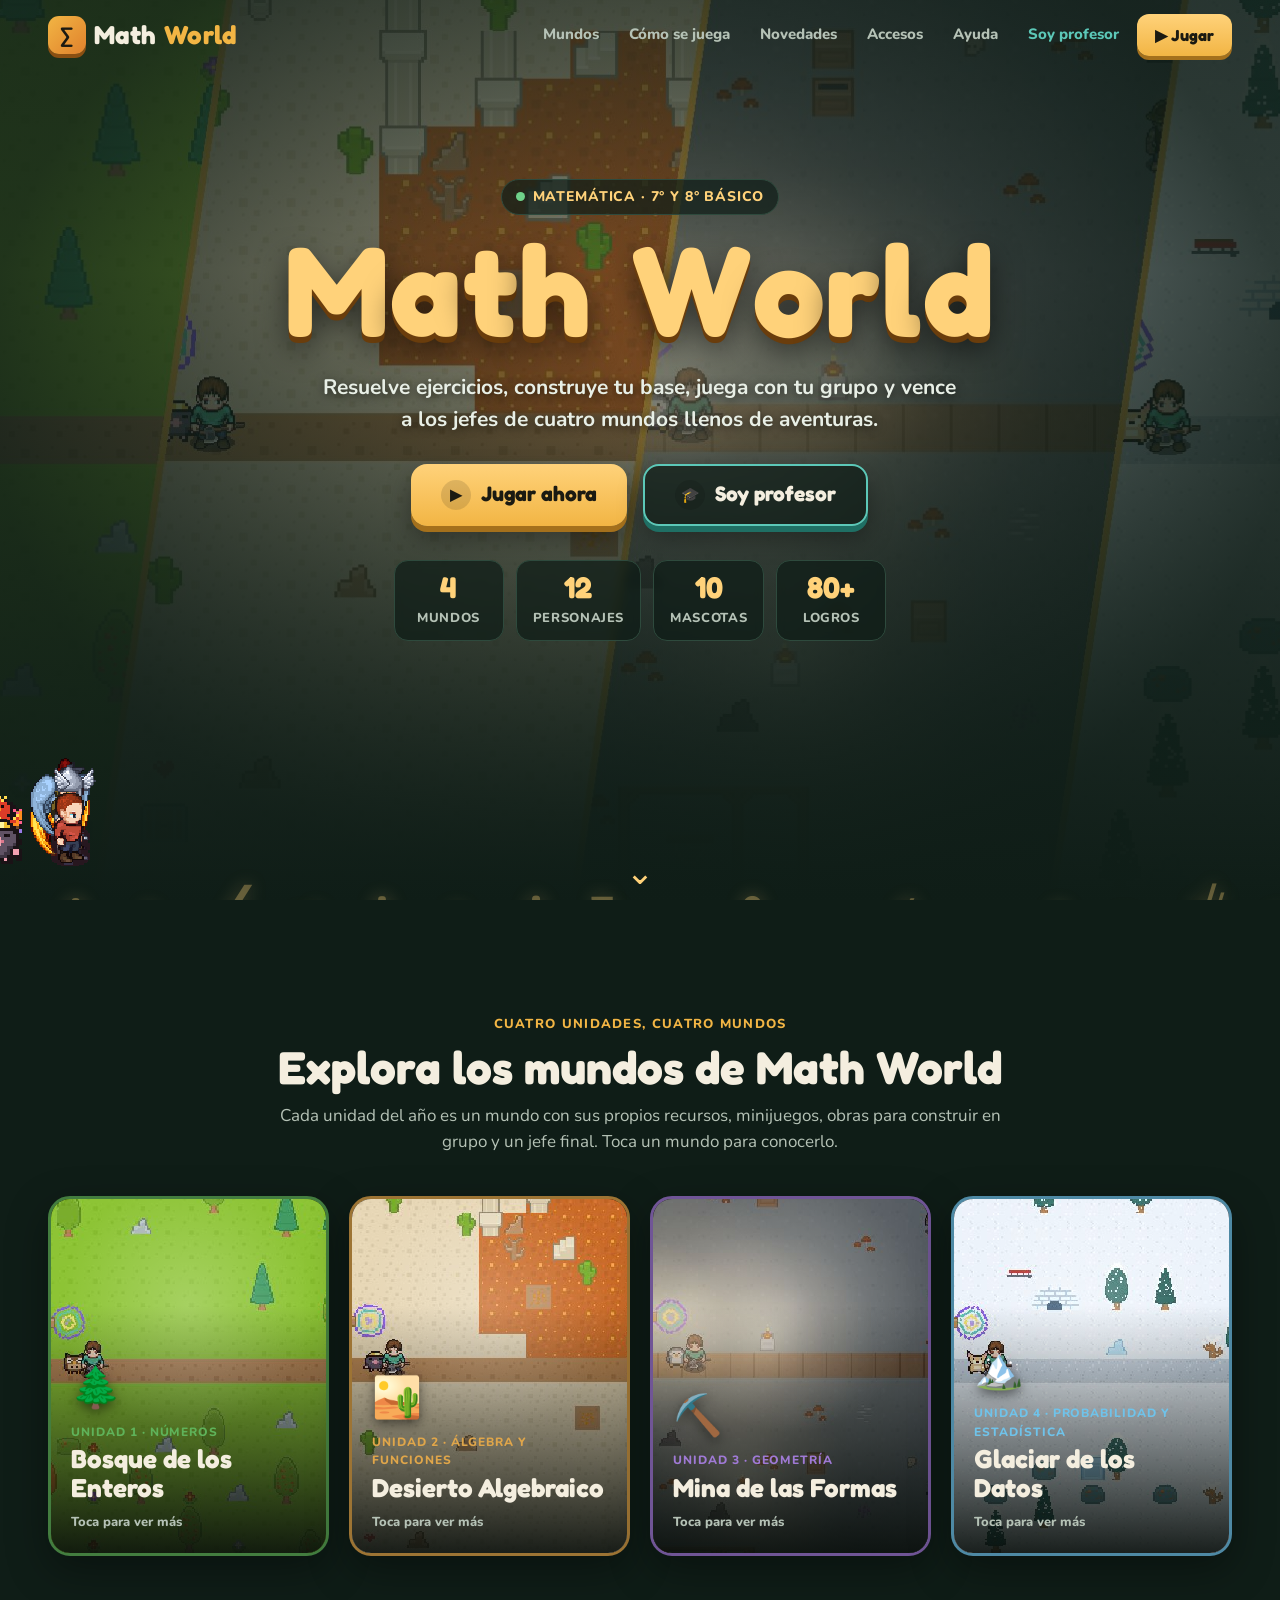
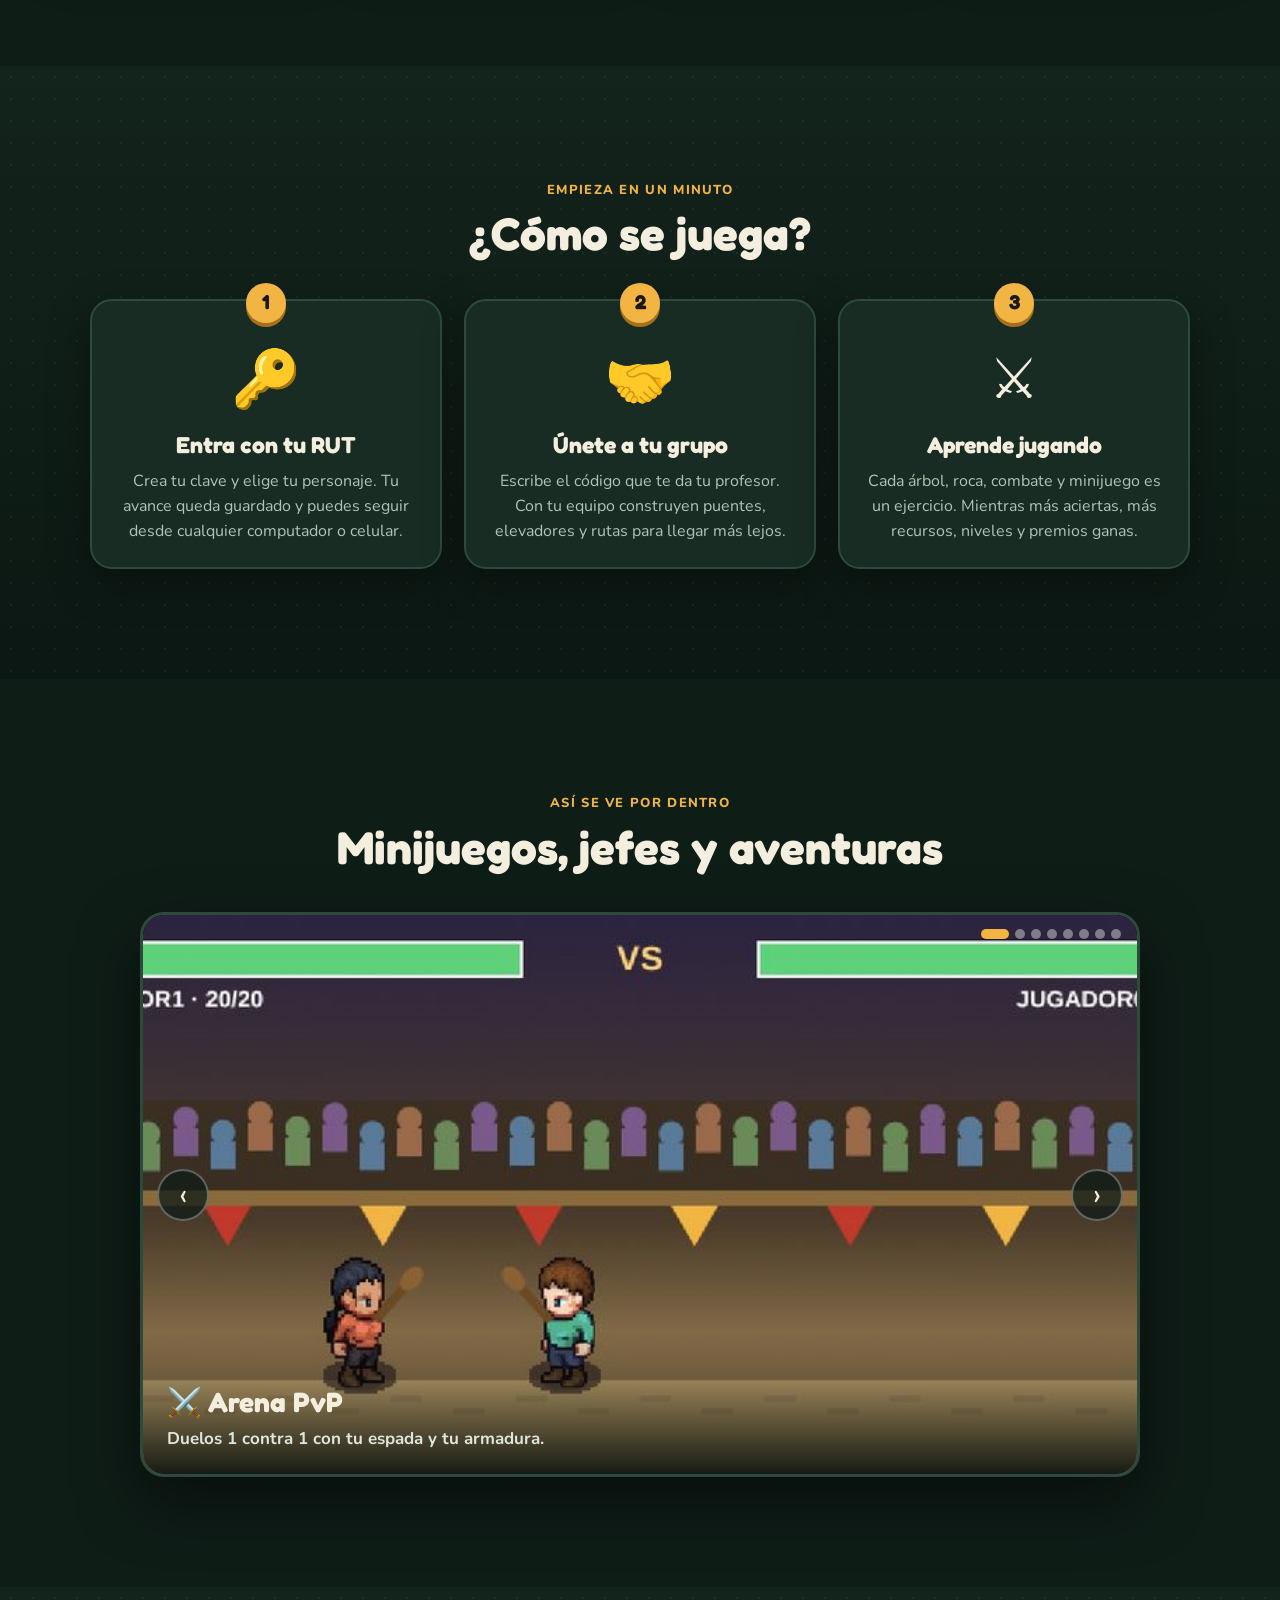
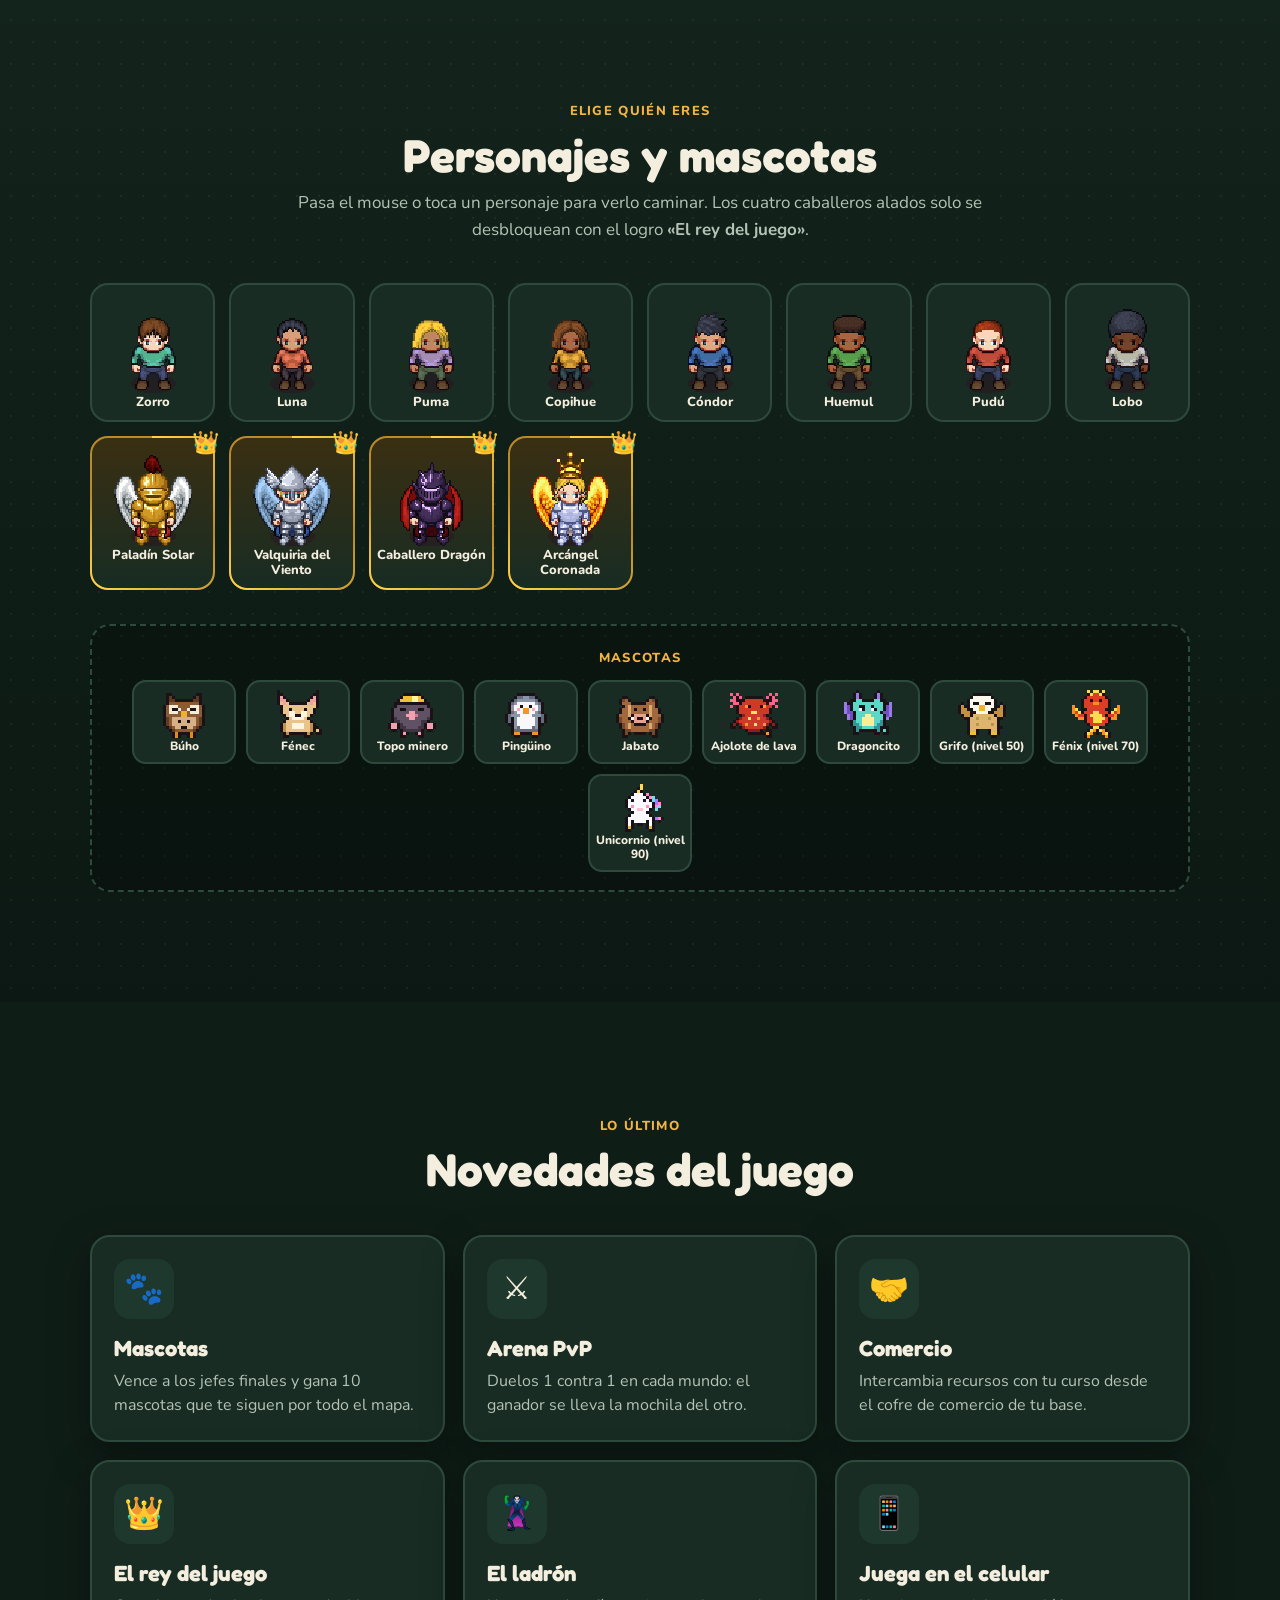
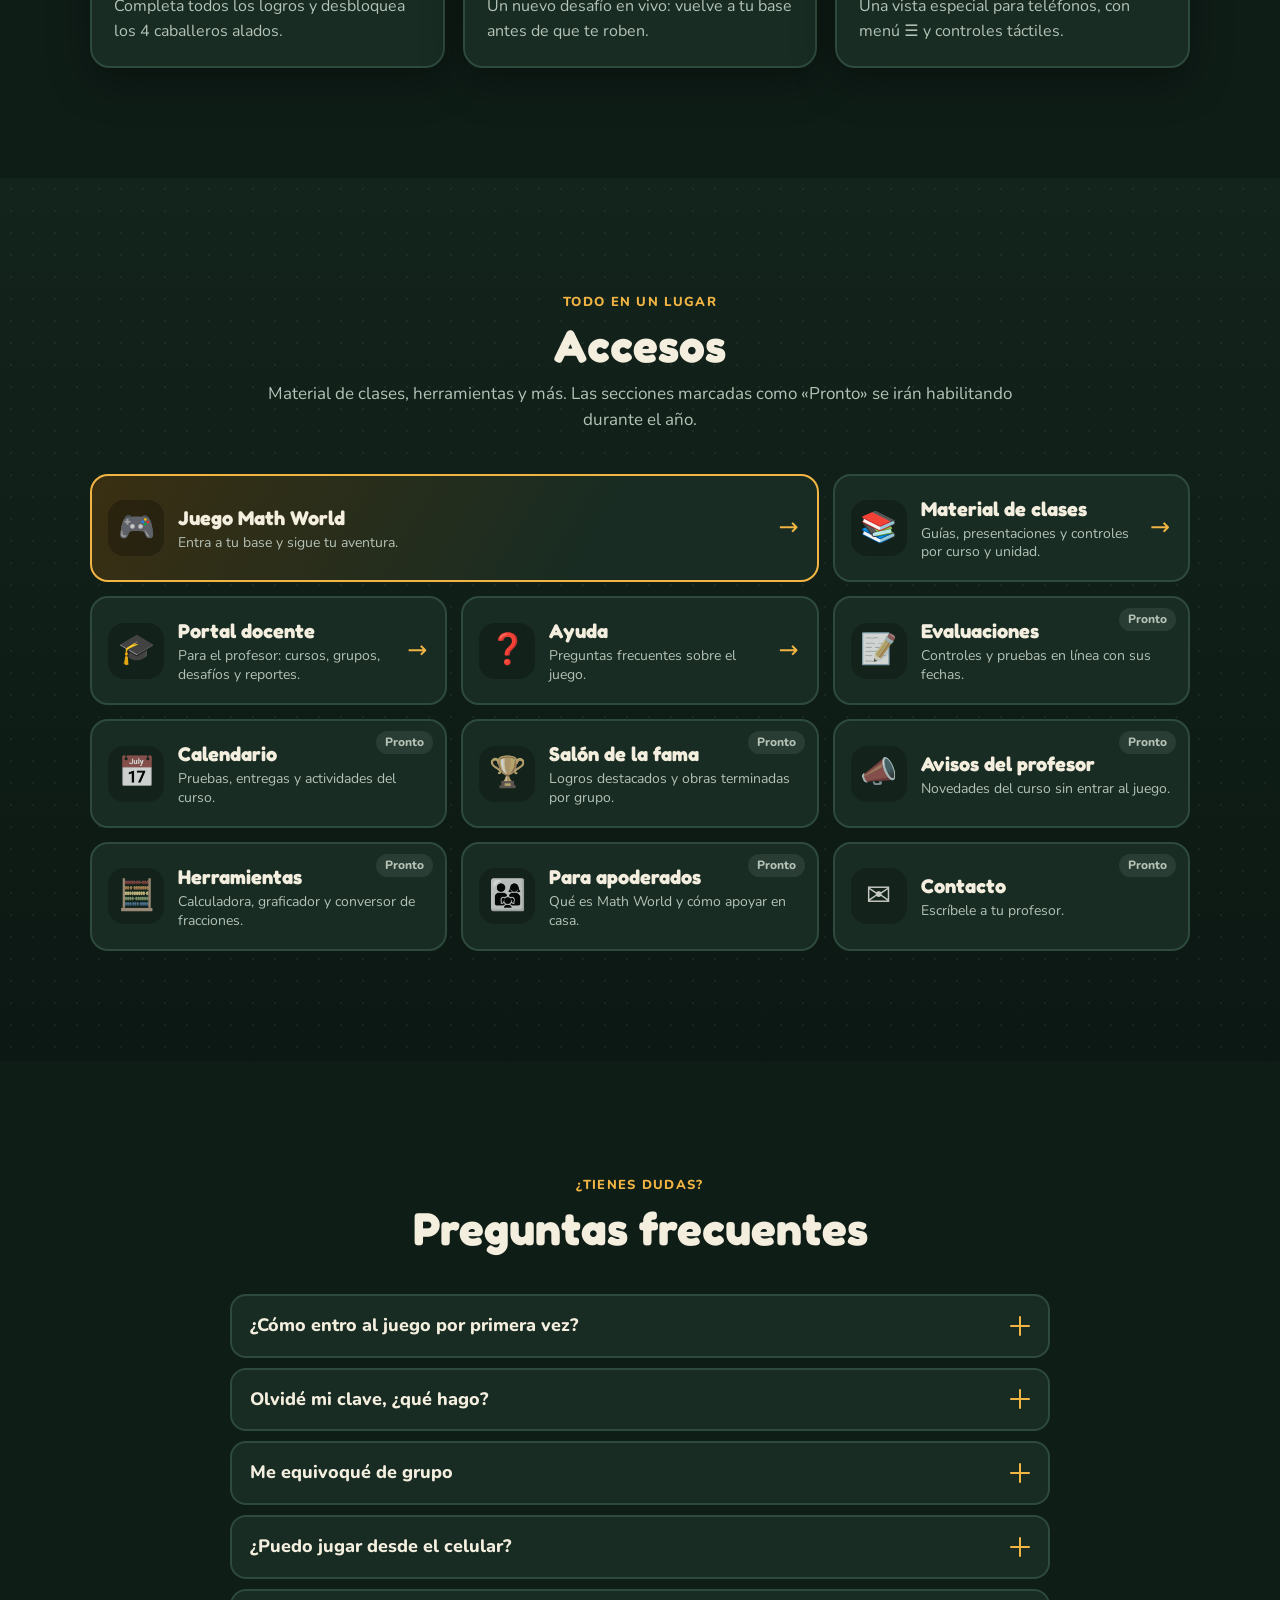
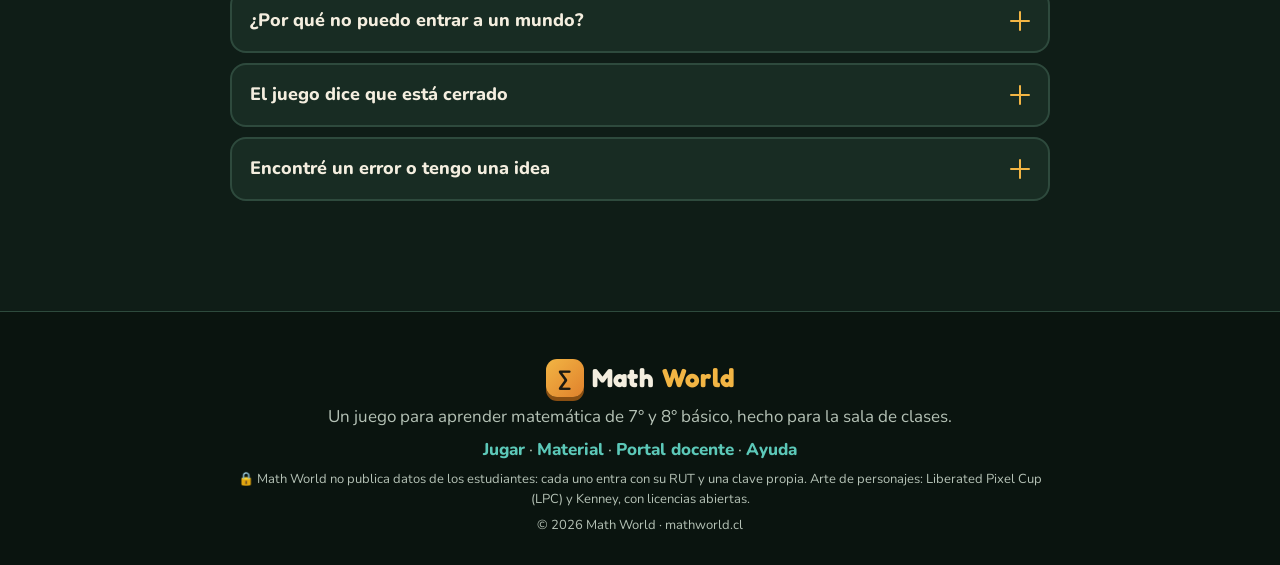
==== index.html @ 13822ef4 "Nueva página principal interactiva: portada animada del juego, mundos, cómo se juega, galería, perso" ====
<!doctype html>
<html lang="es">
<head>
  <meta charset="utf-8">
  <meta name="viewport" content="width=device-width, initial-scale=1">
  <title>Math World · El juego de matemática de 7° y 8° básico</title>
  <meta name="description" content="Math World: un mundo de aventuras para aprender matemática de 7° y 8° básico. Construye tu base, juega con tu grupo y vence a los jefes resolviendo ejercicios.">
  <meta name="theme-color" content="#0f1d17">
  <link rel="preconnect" href="https://fonts.googleapis.com">
  <link href="https://fonts.googleapis.com/css2?family=Fredoka:wght@500;600;700&family=Nunito:wght@400;600;700;800&display=swap" rel="stylesheet">
  <link rel="stylesheet" href="styles.css">
</head>
<body>
  <nav class="nav" id="nav">
    <a class="logo" href="#/" aria-label="Math World, inicio"><span class="logo-ico">∑</span>Math<span>World</span></a>
    <button type="button" class="nav-burger" id="nav-burger" aria-label="Abrir menú" aria-expanded="false"><i></i><i></i><i></i></button>
    <div class="nav-links" id="nav-links">
      <a class="nav-link" href="#mundos">Mundos</a>
      <a class="nav-link" href="#como">Cómo se juega</a>
      <a class="nav-link" href="#novedades">Novedades</a>
      <a class="nav-link" href="#accesos">Accesos</a>
      <a class="nav-link" href="#ayuda">Ayuda</a>
      <a class="nav-link nav-prof" href="juego/#docente">Soy profesor</a>
      <a class="btn btn-chico btn-brillo" href="juego/">▶ Jugar</a>
    </div>
  </nav>

  <div id="landing">
    <!-- ================= PORTADA ================= -->
    <header class="hero" id="hero">
      <div class="hero-fondo" id="hero-fondo" aria-hidden="true"></div>
      <div class="hero-velo" aria-hidden="true"></div>
      <div class="simbolos" id="simbolos" aria-hidden="true"></div>
      <div class="hero-body">
        <p class="kicker"><span class="punto-vivo"></span> Matemática · 7° y 8° básico</p>
        <h1 class="titulo-juego" aria-label="Math World">
          <span class="letras" id="letras">Math World</span>
        </h1>
        <p class="lead">Resuelve ejercicios, construye tu base, juega con tu grupo y vence a los jefes de cuatro mundos llenos de aventuras.</p>
        <div class="cta">
          <a class="btn btn-grande btn-brillo" href="juego/"><span class="btn-ico">▶</span> Jugar ahora</a>
          <a class="btn btn-grande btn-sec" href="juego/#docente"><span class="btn-ico">🎓</span> Soy profesor</a>
        </div>
        <div class="contadores" aria-label="El juego en números">
          <div><b data-contar="4">0</b><span>mundos</span></div>
          <div><b data-contar="12">0</b><span>personajes</span></div>
          <div><b data-contar="10">0</b><span>mascotas</span></div>
          <div><b data-contar="80" data-mas>0</b><span>logros</span></div>
        </div>
      </div>
      <div class="desfile" id="desfile" aria-hidden="true"></div>
      <a class="bajar" href="#mundos" aria-label="Ver más">⌄</a>
    </header>

    <!-- ================= MUNDOS ================= -->
    <section class="seccion" id="mundos">
      <div class="cab-sec aparece">
        <span class="etq">Cuatro unidades, cuatro mundos</span>
        <h2>Explora los mundos de Math World</h2>
        <p>Cada unidad del año es un mundo con sus propios recursos, minijuegos, obras para construir en grupo y un jefe final. Toca un mundo para conocerlo.</p>
      </div>
      <div class="mundos" id="lista-mundos"></div>
    </section>

    <!-- ================= CÓMO SE JUEGA ================= -->
    <section class="seccion seccion-oscura" id="como">
      <div class="cab-sec aparece">
        <span class="etq">Empieza en un minuto</span>
        <h2>¿Cómo se juega?</h2>
      </div>
      <div class="pasos">
        <div class="paso aparece"><span class="paso-num">1</span><span class="paso-ico flota">🔑</span><h3>Entra con tu RUT</h3><p>Crea tu clave y elige tu personaje. Tu avance queda guardado y puedes seguir desde cualquier computador o celular.</p></div>
        <div class="paso aparece"><span class="paso-num">2</span><span class="paso-ico flota d1">🤝</span><h3>Únete a tu grupo</h3><p>Escribe el código que te da tu profesor. Con tu equipo construyen puentes, elevadores y rutas para llegar más lejos.</p></div>
        <div class="paso aparece"><span class="paso-num">3</span><span class="paso-ico flota d2">⚔️</span><h3>Aprende jugando</h3><p>Cada árbol, roca, combate y minijuego es un ejercicio. Mientras más aciertas, más recursos, niveles y premios ganas.</p></div>
      </div>
    </section>

    <!-- ================= GALERÍA ================= -->
    <section class="seccion" id="galeria">
      <div class="cab-sec aparece">
        <span class="etq">Así se ve por dentro</span>
        <h2>Minijuegos, jefes y aventuras</h2>
      </div>
      <div class="carrusel aparece" id="carrusel" tabindex="0" aria-roledescription="carrusel" aria-label="Imágenes del juego">
        <div class="pista" id="pista"></div>
        <button type="button" class="car-btn izq" id="car-izq" aria-label="Anterior">‹</button>
        <button type="button" class="car-btn der" id="car-der" aria-label="Siguiente">›</button>
        <div class="car-puntos" id="car-puntos"></div>
      </div>
    </section>

    <!-- ================= PERSONAJES ================= -->
    <section class="seccion seccion-oscura" id="personajes">
      <div class="cab-sec aparece">
        <span class="etq">Elige quién eres</span>
        <h2>Personajes y mascotas</h2>
        <p>Pasa el mouse o toca un personaje para verlo caminar. Los cuatro caballeros alados solo se desbloquean con el logro <b>«El rey del juego»</b>.</p>
      </div>
      <div class="elenco" id="elenco"></div>
      <div class="corral aparece" id="corral"></div>
    </section>

    <!-- ================= NOVEDADES ================= -->
    <section class="seccion" id="novedades">
      <div class="cab-sec aparece">
        <span class="etq">Lo último</span>
        <h2>Novedades del juego</h2>
      </div>
      <div class="novedades" id="lista-novedades"></div>
    </section>

    <!-- ================= ACCESOS ================= -->
    <section class="seccion seccion-oscura" id="accesos">
      <div class="cab-sec aparece">
        <span class="etq">Todo en un lugar</span>
        <h2>Accesos</h2>
        <p>Material de clases, herramientas y más. Las secciones marcadas como «Pronto» se irán habilitando durante el año.</p>
      </div>
      <div class="accesos" id="lista-accesos"></div>
    </section>

    <!-- ================= AYUDA ================= -->
    <section class="seccion" id="ayuda">
      <div class="cab-sec aparece">
        <span class="etq">¿Tienes dudas?</span>
        <h2>Preguntas frecuentes</h2>
      </div>
      <div class="faq" id="faq"></div>
    </section>
  </div>

  <!-- ================= MATERIAL (curso / unidad) ================= -->
  <main id="app" class="wrap material" aria-live="polite" hidden></main>

  <footer class="footer">
    <div class="pie">
      <a class="logo" href="#/"><span class="logo-ico">∑</span>Math<span>World</span></a>
      <p>Un juego para aprender matemática de 7° y 8° básico, hecho para la sala de clases.</p>
      <p class="pie-links"><a href="juego/">Jugar</a> · <a href="#/material">Material</a> · <a href="juego/#docente">Portal docente</a> · <a href="#ayuda">Ayuda</a></p>
      <p class="nota-pie">🔒 Math World no publica datos de los estudiantes: cada uno entra con su RUT y una clave propia. Arte de personajes: Liberated Pixel Cup (LPC) y Kenney, con licencias abiertas.</p>
      <p class="nota-pie">© <span id="year"></span> Math World · mathworld.cl</p>
    </div>
  </footer>

  <div class="toast-web" id="toast-web" role="status" aria-live="polite"></div>
  <script src="app.js"></script>
</body>
</html>
---- styles.css ----
:root {
  --bg: #0f1d17; --bg2: #13241c; --panel: #182c23; --panel2: #1f382d; --line: #2e4a3d;
  --text: #f4eedf; --muted: #b5c2b6; --amber: #f2b544; --amber2: #ffd27a; --teal: #5cc8b8; --coral: #ee7b61; --ok: #6fd18a;
  --radio: 18px; --sombra: 0 14px 40px rgba(0, 0, 0, .35);
}
* { box-sizing: border-box; }
html { scroll-behavior: smooth; scroll-padding-top: 72px; }
body { margin: 0; background: var(--bg); color: var(--text); font-family: "Nunito", system-ui, sans-serif; font-size: 17px; line-height: 1.55; overflow-x: hidden; }
a { color: inherit; }
img { max-width: 100%; display: block; }
h1, h2, h3, h4, .logo { font-family: "Fredoka", "Nunito", sans-serif; }
button { font: inherit; color: inherit; }
:focus-visible { outline: 3px solid var(--amber); outline-offset: 3px; }

/* ------------------------------------------------------------ navegación */
.nav { position: fixed; inset: 0 0 auto; z-index: 50; display: flex; align-items: center; justify-content: space-between; gap: 16px; padding: 14px clamp(16px, 4vw, 48px); transition: background .3s, padding .3s, box-shadow .3s; }
.nav.solida { background: rgba(15, 29, 23, .92); backdrop-filter: blur(10px); padding-top: 10px; padding-bottom: 10px; box-shadow: 0 6px 24px rgba(0,0,0,.35); }
.logo { display: inline-flex; align-items: center; gap: 8px; font-size: 26px; font-weight: 700; text-decoration: none; color: var(--text); letter-spacing: .01em; }
.logo span { color: var(--amber); }
.logo .logo-ico { display: grid; place-items: center; width: 38px; height: 38px; border-radius: 11px; background: linear-gradient(135deg, var(--amber), #e0812c); color: #1b1a12; font-size: 22px; box-shadow: 0 4px 0 #8a4f12; transition: transform .3s; }
.logo:hover .logo-ico { transform: rotate(-12deg) scale(1.08); }
.nav-links { display: flex; align-items: center; gap: 6px; }
.nav-link { position: relative; padding: 8px 12px; border-radius: 10px; text-decoration: none; font-weight: 800; font-size: 15px; color: var(--muted); transition: color .2s, background .2s; }
.nav-link::after { content: ""; position: absolute; left: 12px; right: 12px; bottom: 4px; height: 2px; border-radius: 2px; background: var(--amber); transform: scaleX(0); transition: transform .25s; }
.nav-link:hover { color: var(--text); background: rgba(255,255,255,.05); }
.nav-link:hover::after { transform: scaleX(1); }
.nav-prof { color: var(--teal); }
.nav-burger { display: none; width: 44px; height: 44px; border-radius: 12px; border: 2px solid var(--line); background: rgba(15,29,23,.8); flex-direction: column; justify-content: center; align-items: center; gap: 5px; cursor: pointer; }
.nav-burger i { display: block; width: 20px; height: 2px; border-radius: 2px; background: var(--text); transition: transform .25s, opacity .25s; }
.nav.abierta .nav-burger i:nth-child(1) { transform: translateY(7px) rotate(45deg); }
.nav.abierta .nav-burger i:nth-child(2) { opacity: 0; }
.nav.abierta .nav-burger i:nth-child(3) { transform: translateY(-7px) rotate(-45deg); }

/* ------------------------------------------------------------ botones */
.btn { position: relative; overflow: hidden; display: inline-flex; align-items: center; justify-content: center; gap: 10px; min-height: 52px; padding: 0 26px; border-radius: 16px; border: 0; background: linear-gradient(180deg, var(--amber2), var(--amber)); color: #1b1a12; font-family: "Fredoka", "Nunito", sans-serif; font-weight: 700; font-size: 19px; text-decoration: none; cursor: pointer; box-shadow: 0 6px 0 #a4701c, 0 12px 24px rgba(0,0,0,.35); transition: transform .15s, box-shadow .15s, filter .2s; }
.btn:hover { transform: translateY(-3px); box-shadow: 0 9px 0 #a4701c, 0 18px 30px rgba(0,0,0,.4); filter: brightness(1.05); }
.btn:active { transform: translateY(4px); box-shadow: 0 2px 0 #a4701c, 0 6px 12px rgba(0,0,0,.3); }
.btn-chico { min-height: 42px; padding: 0 18px; font-size: 16px; border-radius: 12px; box-shadow: 0 4px 0 #a4701c; }
.btn-grande { min-height: 62px; padding: 0 30px; font-size: 21px; }
.btn-sec { background: rgba(15, 29, 23, .7); color: var(--text); border: 2px solid var(--teal); box-shadow: 0 6px 0 #1f6f64, 0 12px 24px rgba(0,0,0,.35); backdrop-filter: blur(4px); }
.btn-sec:hover { box-shadow: 0 9px 0 #1f6f64, 0 18px 30px rgba(0,0,0,.4); }
.btn-ico { display: inline-grid; place-items: center; width: 30px; height: 30px; border-radius: 50%; background: rgba(0,0,0,.12); font-size: 15px; }
.btn-brillo::before { content: ""; position: absolute; top: 0; left: -60%; width: 40%; height: 100%; background: linear-gradient(100deg, transparent, rgba(255,255,255,.65), transparent); transform: skewX(-20deg); animation: brillo 3.2s ease-in-out infinite; }
@keyframes brillo { 0%, 60% { left: -60%; } 100% { left: 130%; } }
.onda { position: absolute; width: 10px; height: 10px; margin: -5px 0 0 -5px; border-radius: 50%; background: rgba(255,255,255,.55); pointer-events: none; animation: onda .65s ease-out forwards; }
@keyframes onda { to { transform: scale(40); opacity: 0; } }

/* ------------------------------------------------------------ portada */
.hero { position: relative; min-height: 100vh; min-height: 100svh; display: flex; align-items: center; justify-content: center; overflow: hidden; padding: 110px 20px 190px; isolation: isolate; }
.hero-fondo { position: absolute; inset: -30px; background: url("img/portada.jpg") center / cover no-repeat; transform: scale(1.12); transition: transform .6s ease-out; z-index: -3; animation: respira 22s ease-in-out infinite alternate; }
@keyframes respira { to { filter: saturate(1.25) hue-rotate(-6deg); } }
.hero-velo { position: absolute; inset: 0; z-index: -2; background: radial-gradient(ellipse at 50% 42%, rgba(15,29,23,.35), rgba(15,29,23,.86) 72%), linear-gradient(180deg, rgba(15,29,23,.2), rgba(15,29,23,0) 30%, var(--bg) 100%); }
.simbolos { position: absolute; inset: 0; z-index: -1; pointer-events: none; transition: transform .6s ease-out; }
.simbolos span { position: absolute; left: var(--x); bottom: -40px; font-family: "Fredoka", sans-serif; font-weight: 700; font-size: calc(var(--t) * 1.6); color: rgba(255, 210, 122, .32); text-shadow: 0 0 18px rgba(255, 210, 122, .25); animation: sube var(--d) linear infinite; }
@keyframes sube { 0% { transform: translateY(0) rotate(0); opacity: 0; } 10% { opacity: 1; } 90% { opacity: .9; } 100% { transform: translateY(-110vh) rotate(var(--r)); opacity: 0; } }
.hero-body { position: relative; max-width: 860px; text-align: center; }
.kicker { display: inline-flex; align-items: center; gap: 8px; margin: 0 0 10px; padding: 6px 14px; border-radius: 999px; background: rgba(15,29,23,.7); border: 1px solid var(--line); font-weight: 800; font-size: 14px; letter-spacing: .06em; text-transform: uppercase; color: var(--amber2); }
.punto-vivo { width: 9px; height: 9px; border-radius: 50%; background: var(--ok); box-shadow: 0 0 0 0 rgba(111,209,138,.7); animation: late 1.8s infinite; }
@keyframes late { 70% { box-shadow: 0 0 0 10px rgba(111,209,138,0); } 100% { box-shadow: 0 0 0 0 rgba(111,209,138,0); } }
.titulo-juego { margin: 0; font-size: clamp(56px, 12vw, 128px); line-height: 1; font-weight: 700; color: var(--amber2); text-shadow: 0 6px 0 #6a3d0c, 0 12px 30px rgba(0,0,0,.55); letter-spacing: .01em; }
.letras span { display: inline-block; animation: letra 3.6s ease-in-out infinite; animation-delay: calc(var(--i) * .12s); }
.letras .esp { width: .3em; }
@keyframes letra { 0%, 70%, 100% { transform: translateY(0); } 80% { transform: translateY(-14px) rotate(-4deg); color: #fff3c4; } 90% { transform: translateY(2px); } }
.lead { max-width: 640px; margin: 18px auto 28px; font-size: clamp(17px, 2.2vw, 21px); font-weight: 700; color: #e8efe6; text-shadow: 0 2px 10px rgba(0,0,0,.6); }
.cta { display: flex; justify-content: center; flex-wrap: wrap; gap: 16px; }
.contadores { display: flex; justify-content: center; flex-wrap: wrap; gap: 12px; margin-top: 34px; }
.contadores div { min-width: 110px; padding: 10px 16px; border-radius: 14px; background: rgba(15,29,23,.72); border: 1px solid var(--line); backdrop-filter: blur(4px); }
.contadores b { display: block; font-family: "Fredoka", sans-serif; font-size: 30px; line-height: 1.1; color: var(--amber2); }
.contadores span { font-size: 13px; font-weight: 800; color: var(--muted); text-transform: uppercase; letter-spacing: .05em; }
.desfile { position: absolute; left: 0; right: 0; bottom: 34px; height: 120px; pointer-events: none; }
.caminante { position: absolute; left: 0; bottom: var(--y); display: flex; align-items: flex-end; animation: cruza var(--d) linear infinite; animation-delay: var(--retraso); }
.caminante .masc { margin-left: -26px; margin-bottom: 2px; order: -1; }
@keyframes cruza { from { transform: translateX(-160px); } to { transform: translateX(calc(100vw + 40px)); } }
.bajar { position: absolute; left: 50%; bottom: 10px; transform: translateX(-50%); font-size: 34px; line-height: 1; text-decoration: none; color: var(--amber2); animation: rebota 1.8s ease-in-out infinite; }
@keyframes rebota { 50% { transform: translate(-50%, 8px); } }

/* sprites de personajes (hojas LPC 576×256 mostradas a 1,5×) y mascotas */
.sprite { display: block; width: 96px; height: 96px; background-repeat: no-repeat; background-size: 864px 384px; background-position: 0 var(--fy, -192px); image-rendering: pixelated; }
.sprite.camina { animation: caminar .85s steps(8) infinite; }
.desfile .sprite { --fy: -288px; }
@keyframes caminar { from { background-position: -96px var(--fy, -192px); } to { background-position: -864px var(--fy, -192px); } }
.masc { display: block; width: 48px; height: 48px; background: url("juego/assets/mascotas.png") 0 calc(var(--fila) * -48px) / 96px 480px no-repeat; image-rendering: pixelated; animation: masc .5s steps(2) infinite; }
@keyframes masc { to { background-position: -96px calc(var(--fila) * -48px); } }

/* ------------------------------------------------------------ secciones */
.seccion { position: relative; padding: clamp(64px, 9vw, 110px) clamp(16px, 4vw, 48px); }
.seccion-oscura { background: linear-gradient(180deg, var(--bg2), #0c1813); }
.seccion-oscura::before { content: ""; position: absolute; inset: 0; background-image: radial-gradient(rgba(255,255,255,.05) 1px, transparent 1px); background-size: 22px 22px; pointer-events: none; }
.cab-sec { max-width: 760px; margin: 0 auto 40px; text-align: center; }
.etq { display: inline-block; font-size: 13px; font-weight: 800; letter-spacing: .1em; text-transform: uppercase; color: var(--amber); }
.cab-sec h2 { margin: 6px 0 10px; font-size: clamp(30px, 5vw, 46px); line-height: 1.1; }
.cab-sec p { margin: 0; color: var(--muted); }
.aparece { opacity: 0; transform: translateY(34px) scale(.98); transition: opacity .7s ease, transform .7s cubic-bezier(.2,.8,.2,1); transition-delay: var(--retraso, 0ms); }
.aparece.visible { opacity: 1; transform: none; }

/* mundos */
.mundos { max-width: 1200px; margin: 0 auto; display: grid; grid-template-columns: repeat(auto-fit, minmax(250px, 1fr)); gap: 20px; }
.mundo { position: relative; height: 360px; padding: 0; border-radius: 22px; border: 3px solid color-mix(in srgb, var(--c) 70%, #000); overflow: hidden; cursor: pointer; background: #000; text-align: left; box-shadow: var(--sombra); transition: transform .25s ease, box-shadow .25s, border-color .25s; transform-style: preserve-3d; }
.mundo:hover { box-shadow: 0 22px 50px rgba(0,0,0,.5), 0 0 0 4px color-mix(in srgb, var(--c) 35%, transparent); border-color: var(--c); }
.mundo-img { position: absolute; inset: -8px; background-size: cover; background-position: center; image-rendering: pixelated; transition: transform 6s ease-out, filter .4s; }
.mundo:hover .mundo-img { transform: scale(1.18) translateY(-12px); }
.mundo-brillo { position: absolute; inset: 0; background: radial-gradient(circle at var(--mx, 50%) var(--my, 30%), rgba(255,255,255,.22), transparent 45%), linear-gradient(180deg, transparent 30%, rgba(8,14,11,.92)); pointer-events: none; }
.mundo-cara, .mundo-detalle { position: absolute; left: 0; right: 0; bottom: 0; padding: 20px; display: flex; flex-direction: column; gap: 4px; transition: transform .45s cubic-bezier(.2,.8,.2,1), opacity .35s; }
.mundo-ico { font-size: 40px; filter: drop-shadow(0 4px 6px rgba(0,0,0,.5)); animation: flotar 3s ease-in-out infinite; width: max-content; }
.mundo small { font-size: 12px; font-weight: 800; letter-spacing: .08em; text-transform: uppercase; color: var(--c); }
.mundo strong { font-family: "Fredoka", sans-serif; font-size: 26px; line-height: 1.1; }
.mundo-ver { margin-top: 6px; font-size: 13px; font-weight: 800; color: var(--muted); }
.mundo-detalle { top: 0; justify-content: flex-end; background: linear-gradient(180deg, rgba(8,14,11,.55), rgba(8,14,11,.96) 45%); transform: translateY(100%); opacity: 0; }
.mundo-detalle ul { margin: 8px 0; padding-left: 20px; font-size: 15px; }
.mundo-detalle li { margin: 3px 0; }
.mundo-jefe { font-size: 14px; font-weight: 800; color: var(--amber2); }
.mundo.abierto .mundo-detalle, .mundo:hover .mundo-detalle { transform: none; opacity: 1; }
.mundo.abierto .mundo-cara, .mundo:hover .mundo-cara { transform: translateY(30px); opacity: 0; }
@keyframes flotar { 50% { transform: translateY(-7px) rotate(-4deg); } }

/* pasos */
.pasos { position: relative; max-width: 1100px; margin: 0 auto; display: grid; grid-template-columns: repeat(auto-fit, minmax(260px, 1fr)); gap: 22px; }
.paso { position: relative; padding: 30px 24px 24px; border-radius: 22px; background: var(--panel); border: 2px solid var(--line); box-shadow: var(--sombra); text-align: center; transition: transform .25s, border-color .25s; }
.paso:hover { transform: translateY(-8px); border-color: var(--amber); }
.paso-num { position: absolute; top: -18px; left: 50%; transform: translateX(-50%); display: grid; place-items: center; width: 40px; height: 40px; border-radius: 50%; background: var(--amber); color: #1b1a12; font-family: "Fredoka", sans-serif; font-weight: 700; font-size: 20px; box-shadow: 0 4px 0 #a4701c; }
.paso-ico { display: inline-block; font-size: 56px; margin: 6px 0 4px; }
.flota { animation: flotar 3s ease-in-out infinite; }
.flota.d1 { animation-delay: -1s; } .flota.d2 { animation-delay: -2s; }
.paso h3 { margin: 0 0 6px; font-size: 23px; }
.paso p { margin: 0; color: var(--muted); font-size: 16px; }

/* carrusel */
.carrusel { position: relative; max-width: 1000px; margin: 0 auto; border-radius: 24px; overflow: hidden; border: 3px solid var(--line); box-shadow: 0 24px 60px rgba(0,0,0,.5); background: #000; touch-action: pan-y; user-select: none; }
.pista { display: flex; transition: transform .7s cubic-bezier(.7,0,.2,1); }
.diapo { position: relative; flex: 0 0 100%; margin: 0; aspect-ratio: 16 / 9; overflow: hidden; }
.diapo img { width: 100%; height: 100%; object-fit: cover; transform: scale(1.08); transition: transform 5s ease-out; pointer-events: none; }
.diapo.activa img { transform: scale(1); }
.diapo figcaption { position: absolute; left: 0; right: 0; bottom: 0; padding: 50px 24px 22px; display: flex; flex-direction: column; gap: 2px; background: linear-gradient(180deg, transparent, rgba(8,14,11,.92)); transform: translateY(20px); opacity: 0; transition: transform .6s .25s, opacity .6s .25s; }
.diapo.activa figcaption { transform: none; opacity: 1; }
.diapo b { font-family: "Fredoka", sans-serif; font-size: clamp(20px, 3vw, 28px); }
.diapo span { color: #dfe7dd; font-weight: 700; }
.car-btn { position: absolute; top: 50%; transform: translateY(-50%); width: 52px; height: 52px; border-radius: 50%; border: 2px solid rgba(255,255,255,.3); background: rgba(15,29,23,.75); font-size: 32px; line-height: 1; cursor: pointer; transition: background .2s, transform .2s; }
.car-btn:hover { background: var(--amber); color: #1b1a12; transform: translateY(-50%) scale(1.1); }
.car-btn.izq { left: 14px; } .car-btn.der { right: 14px; }
.car-puntos { position: absolute; top: 14px; right: 16px; display: flex; gap: 6px; }
.car-puntos button { width: 10px; height: 10px; padding: 0; border-radius: 999px; border: 0; background: rgba(255,255,255,.4); cursor: pointer; transition: width .3s, background .3s; }
.car-puntos button[aria-current="true"] { width: 28px; background: var(--amber); }

/* personajes y mascotas */
.elenco { position: relative; max-width: 1100px; margin: 0 auto; display: grid; grid-template-columns: repeat(auto-fill, minmax(118px, 1fr)); gap: 14px; }
.pj { position: relative; display: flex; flex-direction: column; align-items: center; gap: 2px; padding: 12px 6px 10px; border-radius: 18px; border: 2px solid var(--line); background: var(--panel); cursor: pointer; transition: transform .2s, border-color .2s, background .2s; }
.pj:hover { transform: translateY(-6px); border-color: var(--teal); background: var(--panel2); }
.pj small { font-weight: 800; font-size: 13px; text-align: center; line-height: 1.15; }
.pj.rey { border-color: #b98a2a; background: linear-gradient(180deg, #3a2f12, var(--panel)); }
.pj.rey::after { content: ""; position: absolute; inset: -2px; border-radius: 18px; padding: 2px; background: conic-gradient(from var(--ang, 0deg), #ffd24a, transparent 30%, #ffd24a 60%, transparent 80%); -webkit-mask: linear-gradient(#000 0 0) content-box, linear-gradient(#000 0 0); -webkit-mask-composite: xor; mask-composite: exclude; animation: gira-borde 4s linear infinite; pointer-events: none; }
@property --ang { syntax: "<angle>"; initial-value: 0deg; inherits: false; }
@keyframes gira-borde { to { --ang: 360deg; } }
.corona { position: absolute; top: -12px; right: -6px; font-size: 22px; animation: flotar 2.4s ease-in-out infinite; }
.salta { animation: salto .5s ease; }
@keyframes salto { 30% { transform: translateY(-18px) scale(1.05); } 60% { transform: translateY(0) scale(.97); } }
.corral { position: relative; max-width: 1100px; margin: 34px auto 0; padding: 18px; border-radius: 20px; background: rgba(0,0,0,.25); border: 2px dashed var(--line); text-align: center; }
.mascotas-fila { display: flex; flex-wrap: wrap; justify-content: center; gap: 10px; margin-top: 10px; }
.m-chip { display: flex; flex-direction: column; align-items: center; gap: 2px; width: 104px; padding: 8px 4px; border-radius: 14px; border: 2px solid var(--line); background: var(--panel); cursor: pointer; transition: transform .2s, border-color .2s; }
.m-chip:hover { transform: translateY(-5px) rotate(-3deg); border-color: var(--amber); }
.m-chip small { font-size: 12px; font-weight: 800; line-height: 1.15; }

/* novedades */
.novedades { max-width: 1100px; margin: 0 auto; display: grid; grid-template-columns: repeat(auto-fit, minmax(300px, 1fr)); gap: 18px; }
.novedad { padding: 22px; border-radius: 20px; background: var(--panel); border: 2px solid var(--line); box-shadow: var(--sombra); transition: transform .2s ease, border-color .2s; }
.novedad:hover { border-color: var(--amber); }
.nov-ico { display: inline-grid; place-items: center; width: 60px; height: 60px; border-radius: 16px; background: var(--panel2); font-size: 32px; transition: transform .3s; }
.novedad:hover .nov-ico { transform: scale(1.15) rotate(-8deg); }
.novedad h3 { margin: 12px 0 4px; font-size: 22px; }
.novedad p { margin: 0; color: var(--muted); font-size: 16px; }

/* accesos */
.accesos { position: relative; max-width: 1100px; margin: 0 auto; display: grid; grid-template-columns: repeat(auto-fill, minmax(300px, 1fr)); gap: 14px; }
.acceso { position: relative; overflow: hidden; display: flex; align-items: center; gap: 14px; padding: 18px 18px 18px 16px; border-radius: 18px; background: var(--panel); border: 2px solid var(--line); text-decoration: none; text-align: left; cursor: pointer; transition: transform .2s ease, border-color .2s, background .2s; }
.acceso:hover { border-color: var(--teal); background: var(--panel2); }
.acceso.destacado { grid-column: span 2; background: linear-gradient(120deg, #3a2f12, var(--panel) 70%); border-color: var(--amber); }
.acc-ico { display: grid; place-items: center; flex-shrink: 0; width: 56px; height: 56px; border-radius: 16px; background: rgba(0,0,0,.25); font-size: 30px; transition: transform .3s; }
.acceso:hover .acc-ico { transform: scale(1.12) rotate(6deg); }
.acc-txt { flex: 1; display: flex; flex-direction: column; min-width: 0; }
.acc-txt strong { font-family: "Fredoka", sans-serif; font-size: 20px; }
.acc-txt small { font-size: 14px; color: var(--muted); line-height: 1.35; }
.acc-flecha { font-size: 24px; color: var(--amber); transition: transform .2s; }
.acceso:hover .acc-flecha { transform: translateX(6px); }
.acc-pronto { position: absolute; top: 10px; right: 12px; padding: 2px 9px; border-radius: 999px; background: rgba(255,255,255,.08); font-size: 12px; font-weight: 800; color: var(--muted); }
.acceso.bloqueado .acc-ico { filter: grayscale(.6); opacity: .8; }
.sacude { animation: sacude .45s; }
@keyframes sacude { 20%, 60% { transform: translateX(-7px) rotate(-1deg); } 40%, 80% { transform: translateX(7px) rotate(1deg); } }

/* ayuda */
.faq { max-width: 820px; margin: 0 auto; display: flex; flex-direction: column; gap: 10px; }
.preg { border-radius: 16px; background: var(--panel); border: 2px solid var(--line); overflow: hidden; transition: border-color .2s; }
.preg[open] { border-color: var(--teal); }
.preg summary { display: flex; justify-content: space-between; align-items: center; gap: 12px; padding: 16px 18px; font-weight: 800; font-size: 18px; cursor: pointer; list-style: none; }
.preg summary::-webkit-details-marker { display: none; }
.preg summary:hover { background: var(--panel2); }
.mas { position: relative; width: 20px; height: 20px; flex-shrink: 0; }
.mas::before, .mas::after { content: ""; position: absolute; left: 0; top: 9px; width: 20px; height: 2px; border-radius: 2px; background: var(--amber); transition: transform .3s; }
.mas::after { transform: rotate(90deg); }
.preg[open] .mas::after { transform: rotate(0); }
.preg p { margin: 0; padding: 0 18px 18px; color: var(--muted); animation: abre .35s ease; }
@keyframes abre { from { opacity: 0; transform: translateY(-6px); } }

/* ------------------------------------------------------------ material de clases */
.wrap { max-width: 1100px; margin: 0 auto; padding: 0 20px; }
.material { padding-top: 110px; padding-bottom: 80px; min-height: 80vh; }
.crumbs { font-size: 14px; color: var(--muted); }
.crumbs a { color: var(--teal); }
.material h2 { font-size: clamp(30px, 5vw, 42px); margin: 6px 0 10px; }
.intro-mat { color: var(--muted); max-width: 680px; }
.cursos { display: grid; grid-template-columns: repeat(auto-fit, minmax(280px, 1fr)); gap: 16px; margin-top: 18px; }
.curso { display: flex; align-items: center; gap: 16px; padding: 20px; border-radius: 20px; background: var(--panel); border: 2px solid var(--line); text-decoration: none; transition: transform .2s, border-color .2s; }
.curso:hover { transform: translateY(-5px); border-color: var(--amber); }
.curso-num { display: grid; place-items: center; width: 62px; height: 62px; border-radius: 16px; background: var(--amber); color: #1b1a12; font-family: "Fredoka", sans-serif; font-size: 26px; font-weight: 700; }
.curso-txt { flex: 1; display: flex; flex-direction: column; }
.curso-txt strong { font-family: "Fredoka", sans-serif; font-size: 22px; }
.curso-txt span { color: var(--muted); font-size: 15px; }
.arrow { font-size: 26px; color: var(--amber); transition: transform .2s; }
.curso:hover .arrow { transform: translateX(6px); }
.unidades { display: grid; grid-template-columns: repeat(auto-fit, minmax(240px, 1fr)); gap: 16px; margin-top: 18px; }
.unidad { display: flex; flex-direction: column; gap: 6px; padding: 20px; border-radius: 20px; background: var(--panel); border: 2px solid var(--line); text-decoration: none; transition: transform .2s, border-color .2s; }
a.unidad:hover { transform: translateY(-5px); border-color: var(--teal); }
.unidad.bloqueada { opacity: .6; }
.u-num { font-size: 13px; font-weight: 800; letter-spacing: .08em; text-transform: uppercase; color: var(--c, var(--amber)); display: block; }
.unidad h3 { margin: 0; font-size: 22px; }
.unidad ul { margin: 4px 0; padding-left: 20px; font-size: 15px; color: var(--muted); }
.u-foot { margin-top: auto; font-weight: 800; color: var(--amber); }
.temas { color: var(--muted); }
.grupo h3 { font-size: 22px; margin: 26px 0 10px; }
.grid { display: grid; grid-template-columns: repeat(auto-fill, minmax(230px, 1fr)); gap: 14px; }
.card { display: flex; flex-direction: column; gap: 6px; padding: 18px; border-radius: 18px; background: var(--panel); border: 2px solid var(--line); }
.card h4 { margin: 0; font-size: 19px; }
.card p { margin: 0; color: var(--muted); font-size: 15px; flex: 1; }
.tag { align-self: flex-start; padding: 3px 10px; border-radius: 999px; font-size: 12px; font-weight: 800; background: var(--panel2); color: var(--teal); }
.dl { align-self: flex-start; margin-top: 6px; padding: 8px 14px; border-radius: 10px; background: var(--amber); color: #1b1a12; font-weight: 800; text-decoration: none; }
.empty { padding: 30px; text-align: center; color: var(--muted); border: 2px dashed var(--line); border-radius: 18px; }
.empty a { color: var(--amber); font-weight: 800; }

/* ------------------------------------------------------------ pie y aviso */
.footer { padding: 46px 20px 30px; background: #0a140f; border-top: 1px solid var(--line); text-align: center; }
.pie { max-width: 820px; margin: 0 auto; display: flex; flex-direction: column; align-items: center; gap: 6px; }
.pie p { margin: 0; color: var(--muted); }
.pie-links a { color: var(--teal); font-weight: 800; text-decoration: none; }
.nota-pie { font-size: 13px; }
.toast-web { position: fixed; left: 50%; bottom: 24px; z-index: 80; transform: translate(-50%, 30px); padding: 12px 18px; border-radius: 14px; background: var(--panel2); border: 2px solid var(--amber); font-weight: 800; box-shadow: var(--sombra); opacity: 0; pointer-events: none; transition: opacity .3s, transform .3s; max-width: calc(100vw - 32px); text-align: center; }
.toast-web.ver { opacity: 1; transform: translate(-50%, 0); }

/* ------------------------------------------------------------ celular */
@media (max-width: 860px) {
  .nav-burger { display: flex; }
  .nav-links { position: fixed; top: 64px; right: 12px; left: 12px; flex-direction: column; align-items: stretch; gap: 4px; padding: 12px; border-radius: 18px; background: #12221b; border: 2px solid var(--line); box-shadow: var(--sombra); transform: translateY(-12px); opacity: 0; pointer-events: none; transition: opacity .25s, transform .25s; }
  .nav.abierta .nav-links { transform: none; opacity: 1; pointer-events: auto; }
  .nav-link { padding: 12px 14px; font-size: 17px; }
  .nav-links .btn { margin-top: 6px; }
  .acceso.destacado { grid-column: auto; }
  .hero { padding-bottom: 170px; }
  .contadores { display: grid; grid-template-columns: repeat(4, 1fr); gap: 6px; }
  .contadores div { min-width: 0; padding: 8px 4px; }
  .contadores span { font-size: 10px; }
  .elenco { grid-template-columns: repeat(3, 1fr); gap: 10px; }
  .pj small { font-size: 12px; }
  .m-chip { width: 92px; }
  .contadores b { font-size: 24px; }
  .desfile { transform: scale(.8); transform-origin: bottom left; width: 125%; }
  .mundo { height: 320px; }
  .car-btn { width: 42px; height: 42px; font-size: 26px; }
  .diapo { aspect-ratio: 4 / 3; }
}

@media (prefers-reduced-motion: reduce) {
  *, *::before, *::after { animation: none !important; transition: none !important; }
  .aparece { opacity: 1; transform: none; }
}
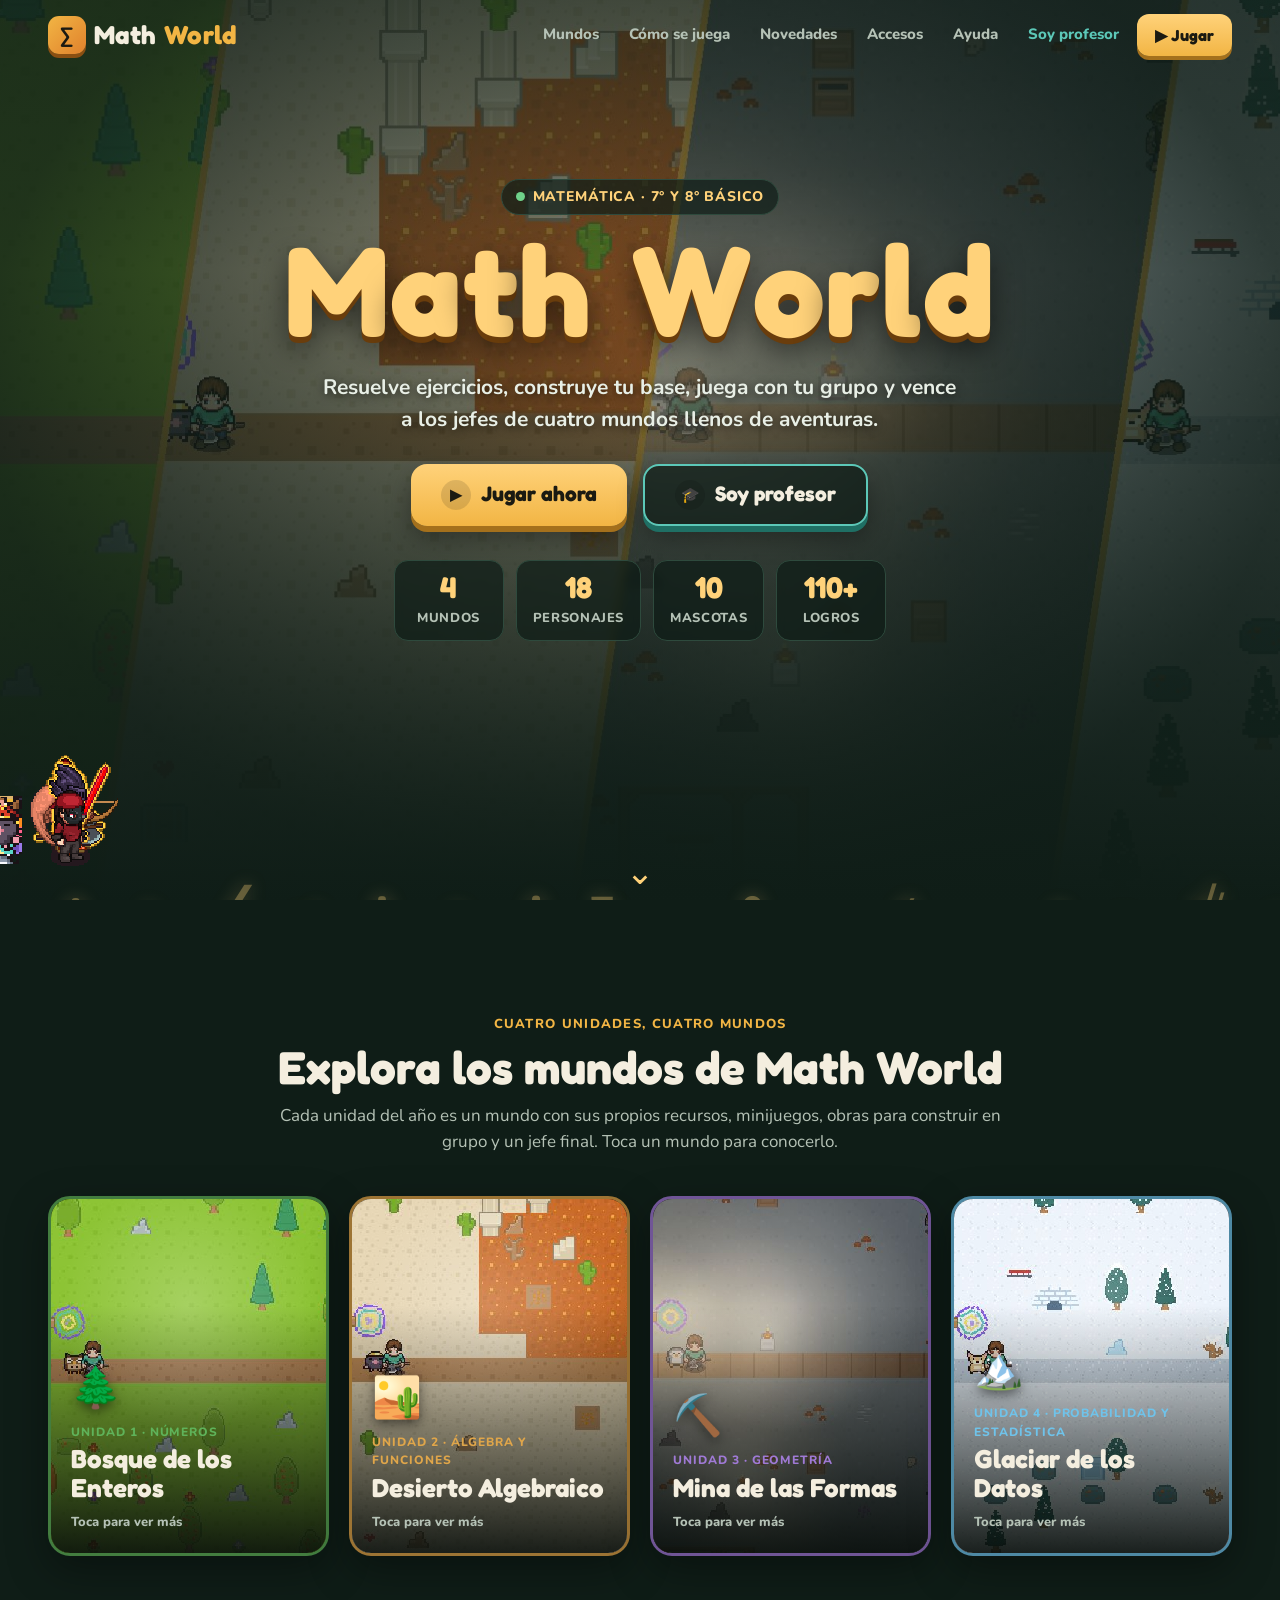
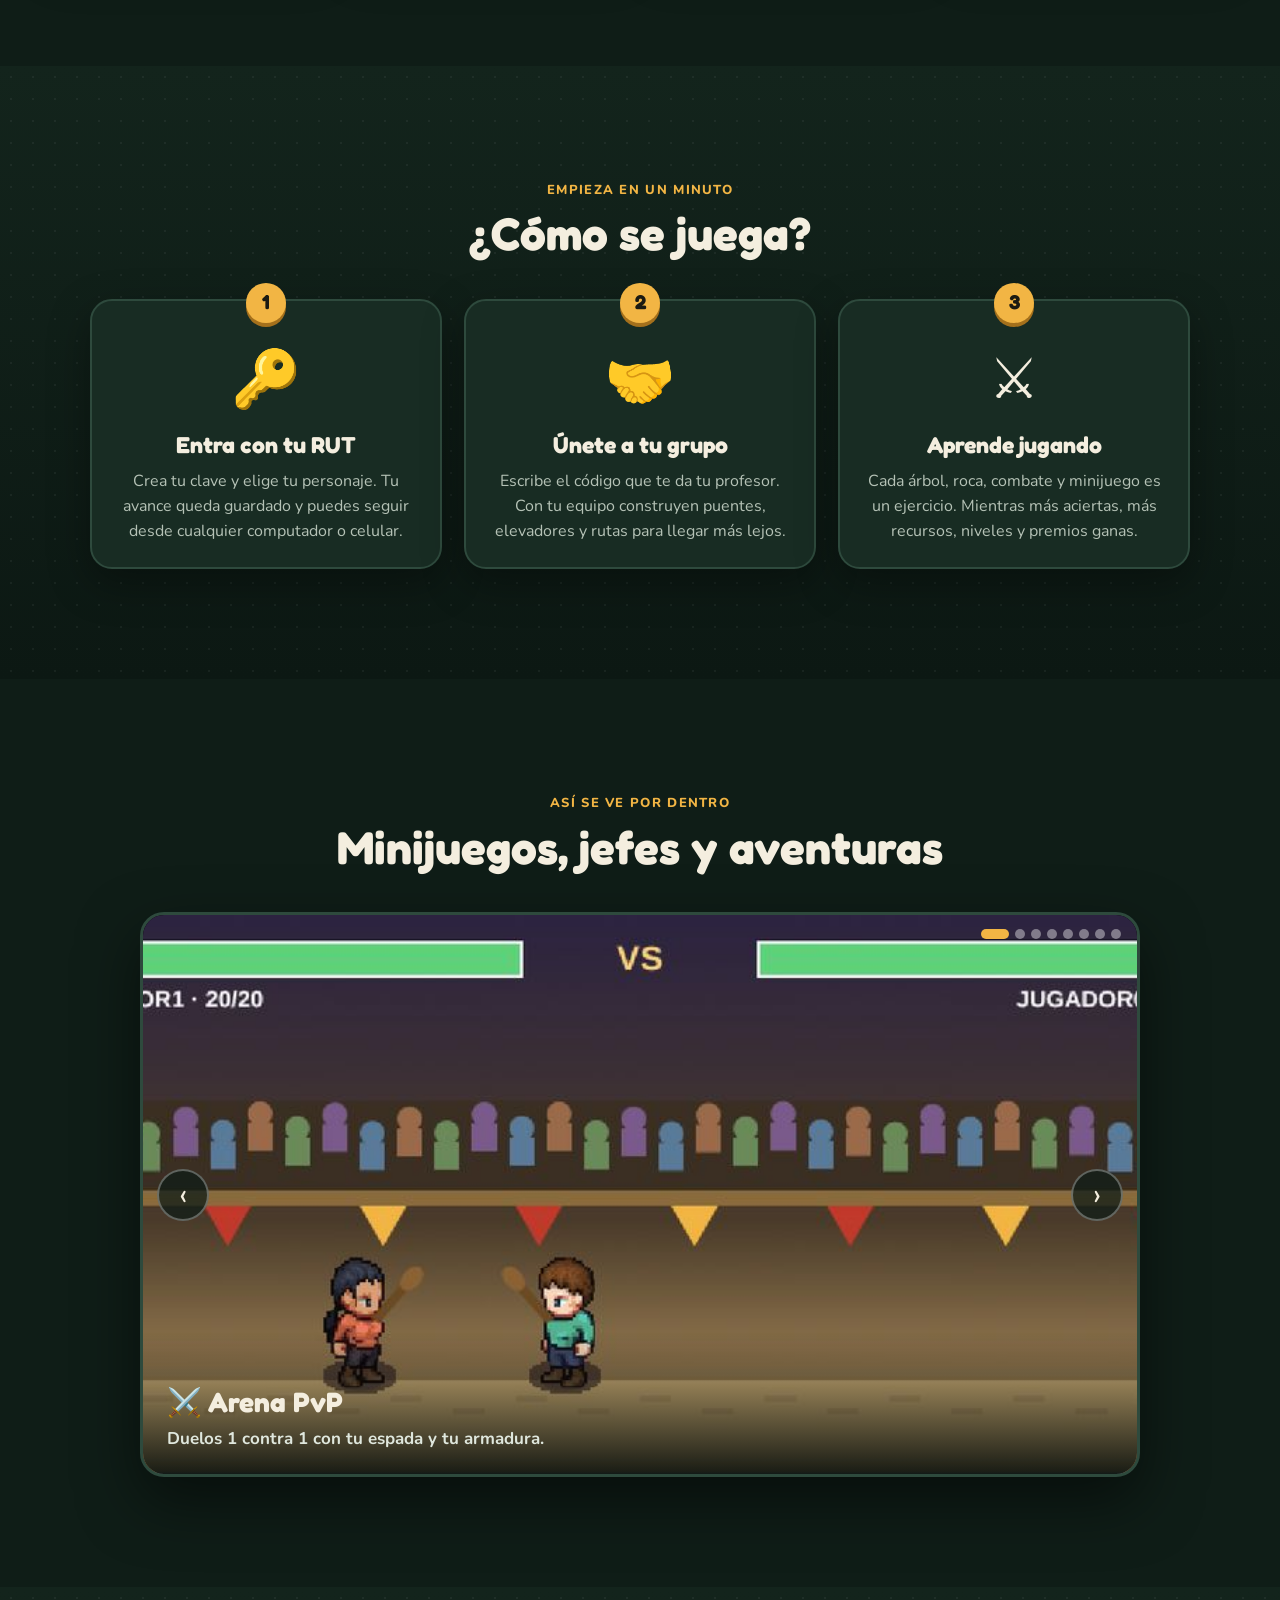
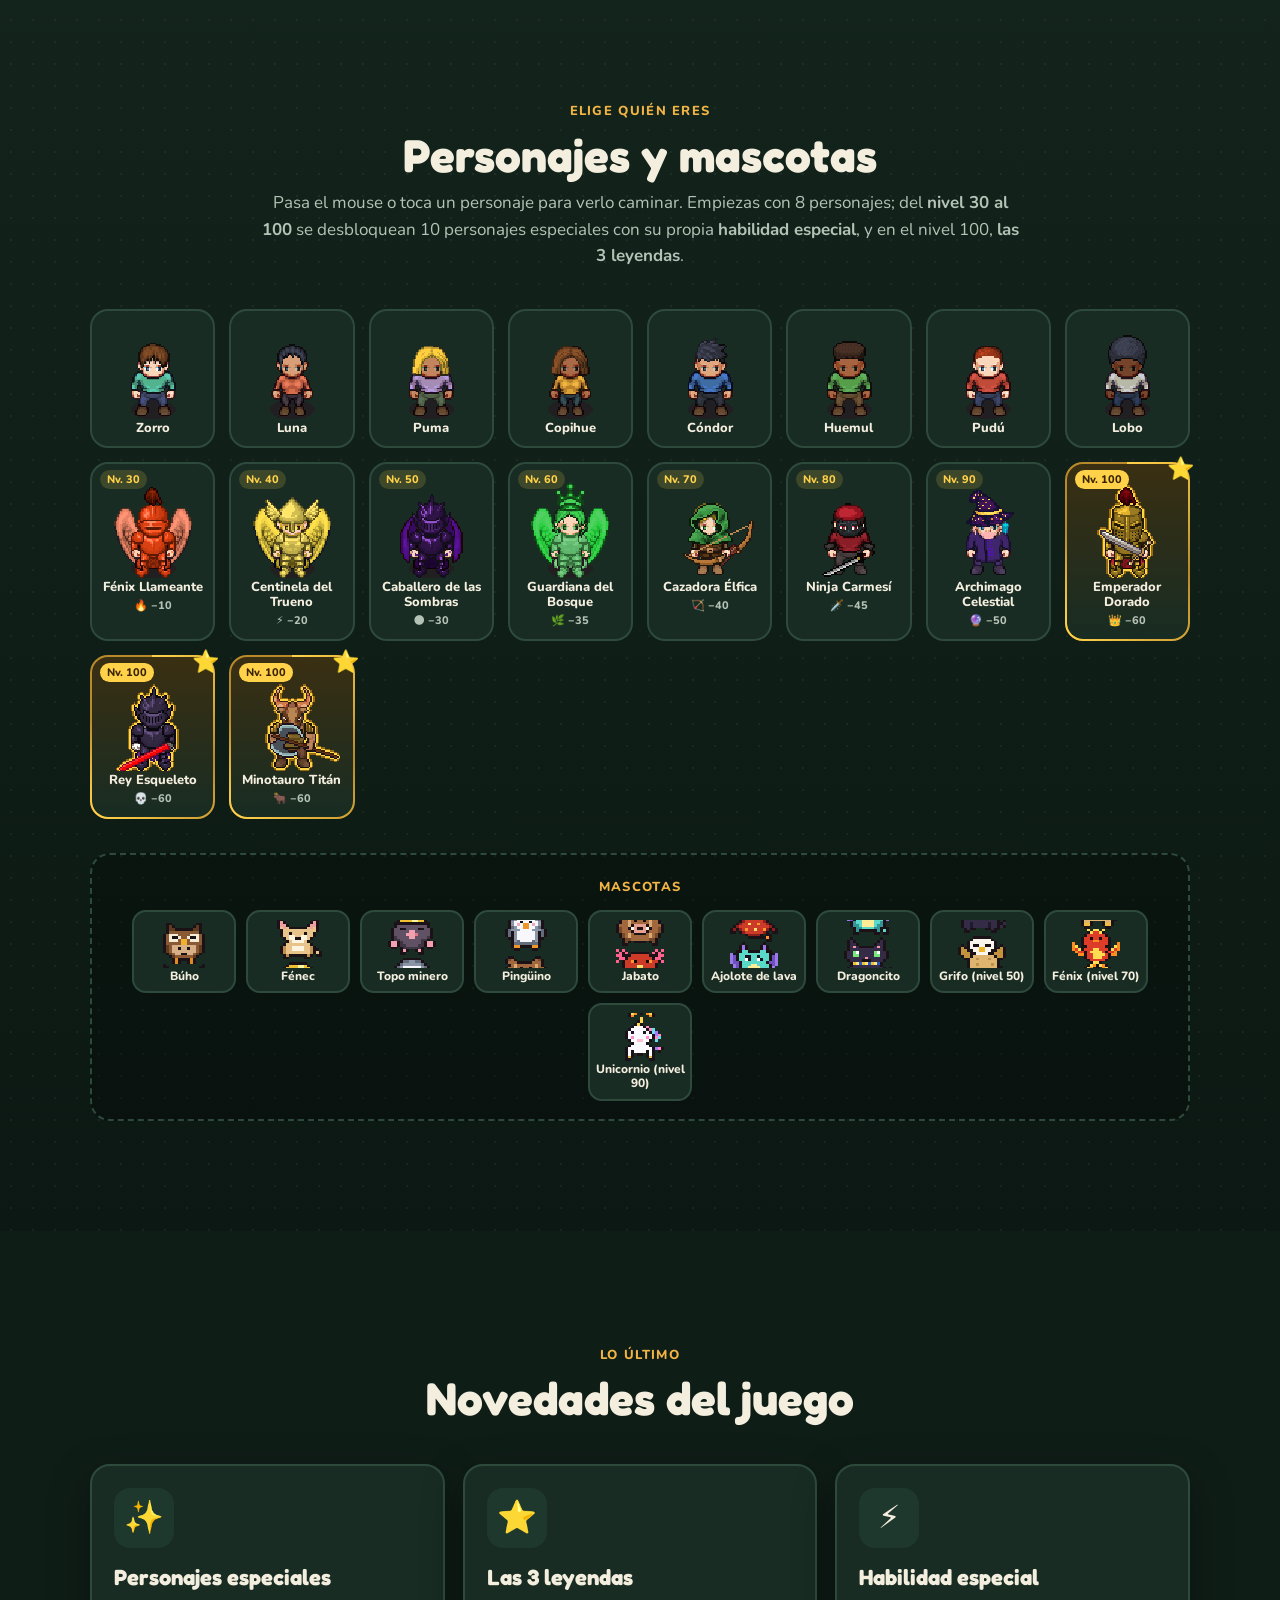
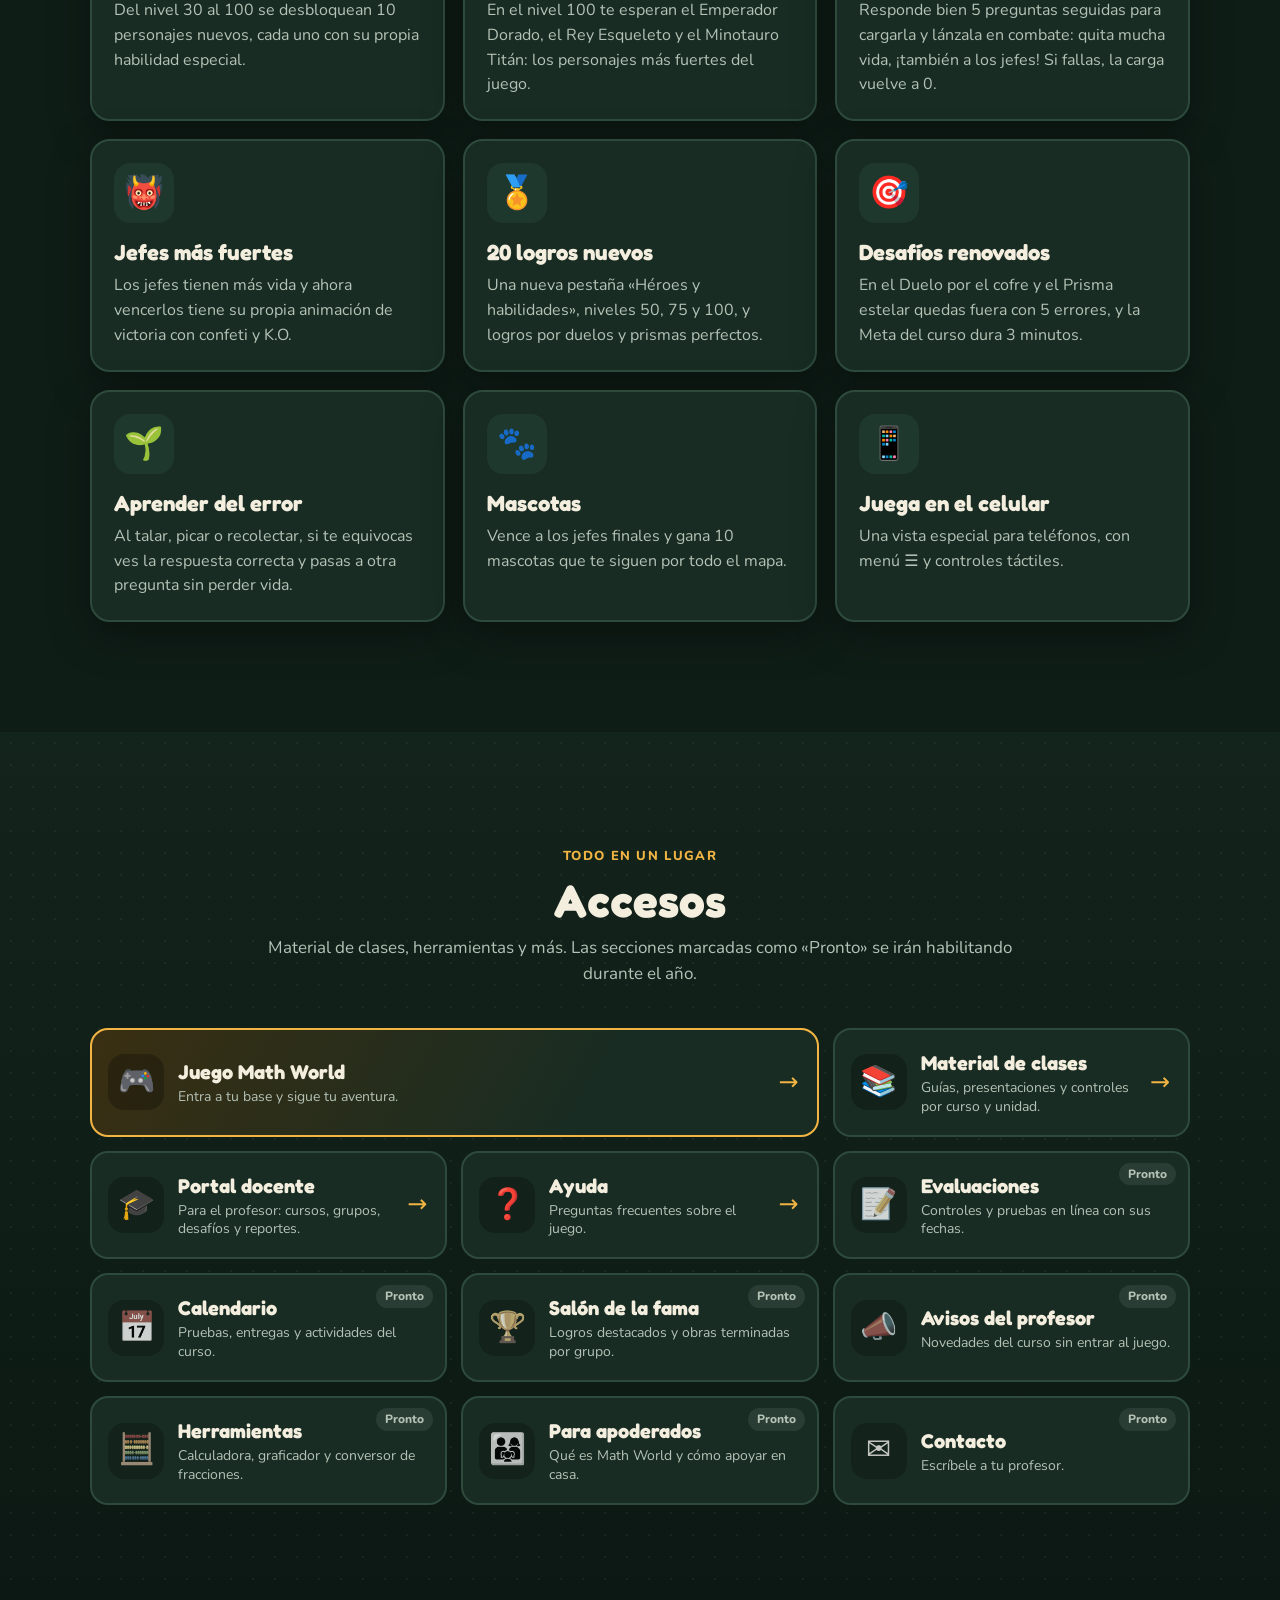
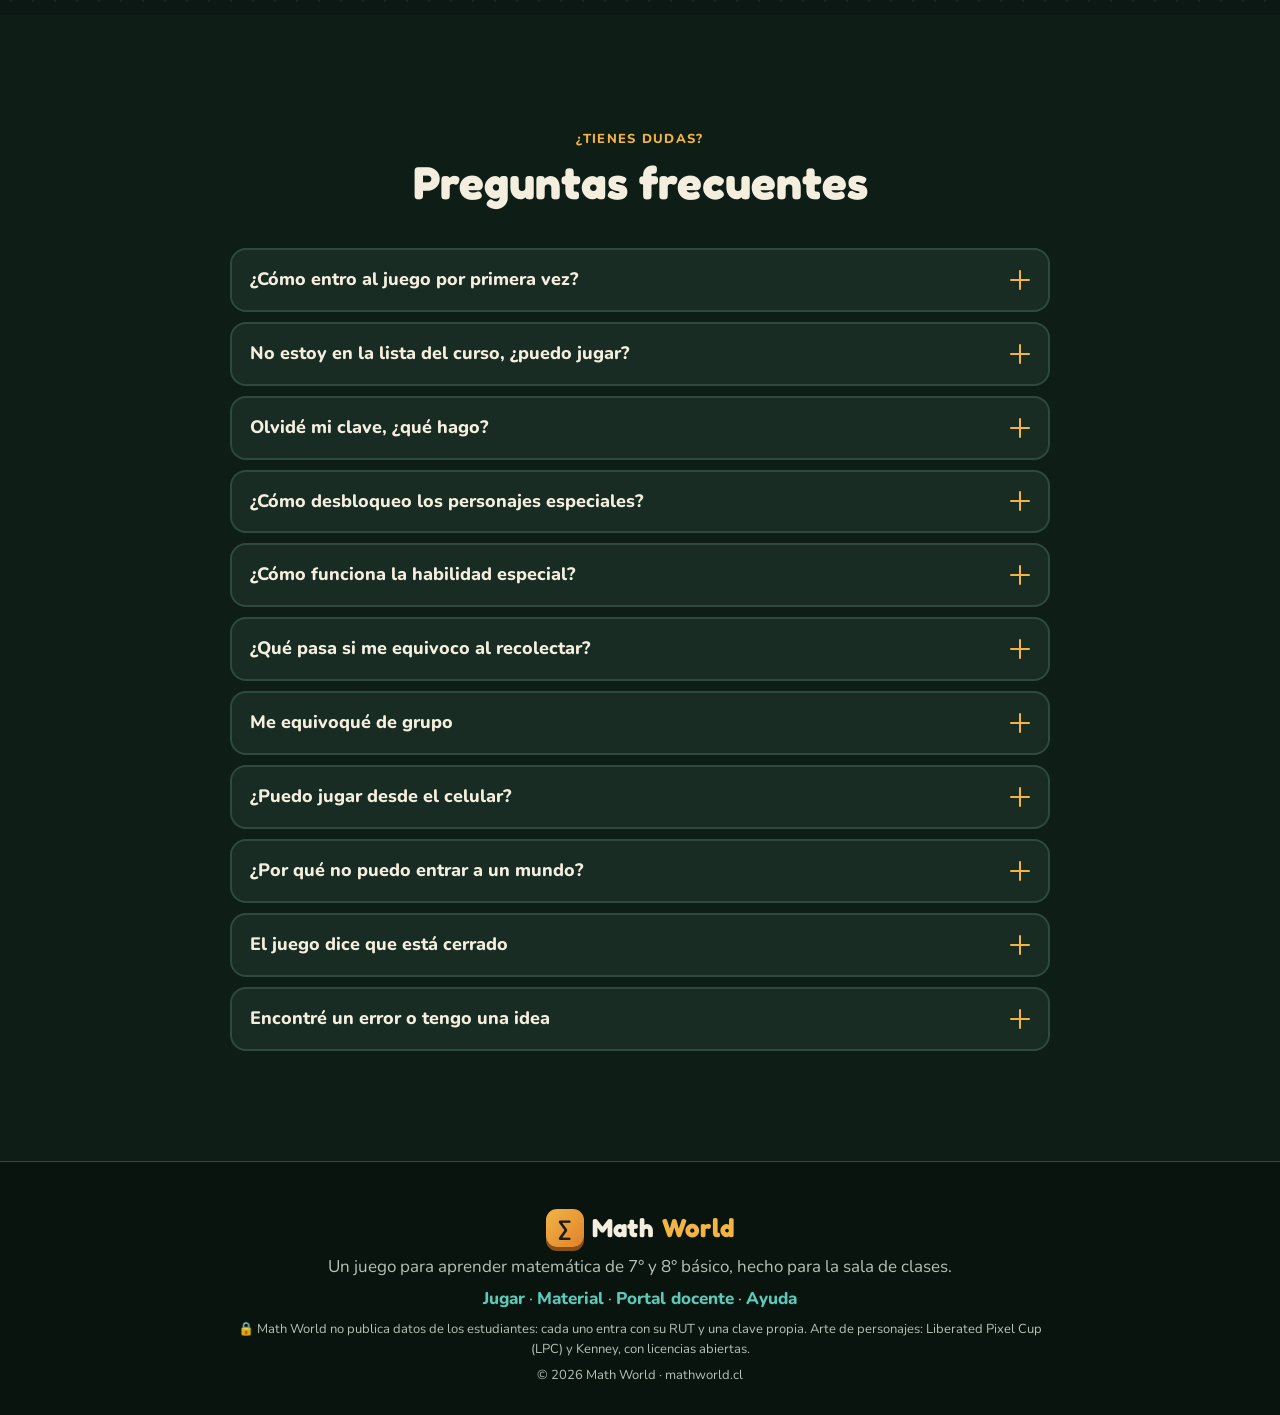
==== commit e487a320: "Portada y pantalla de ingreso: personajes especiales y leyendas, contadores, novedades y preguntas f" ====
--- a/index.html
+++ b/index.html
@@ -4,6 +4,11 @@
   <meta charset="utf-8">
   <meta name="viewport" content="width=device-width, initial-scale=1">
   <title>Math World · El juego de matemática de 7° y 8° básico</title>
+  <link rel="icon" href="/favicon.svg" type="image/svg+xml">
+  <link rel="icon" href="/favicon-32.png" sizes="32x32" type="image/png">
+  <link rel="icon" href="/favicon.ico" sizes="any">
+  <link rel="apple-touch-icon" href="/apple-touch-icon.png">
+  <link rel="manifest" href="/site.webmanifest">
   <meta name="description" content="Math World: un mundo de aventuras para aprender matemática de 7° y 8° básico. Construye tu base, juega con tu grupo y vence a los jefes resolviendo ejercicios.">
   <meta name="theme-color" content="#0f1d17">
   <link rel="preconnect" href="https://fonts.googleapis.com">
@@ -43,9 +48,9 @@
         </div>
         <div class="contadores" aria-label="El juego en números">
           <div><b data-contar="4">0</b><span>mundos</span></div>
-          <div><b data-contar="12">0</b><span>personajes</span></div>
+          <div><b data-contar="18">0</b><span>personajes</span></div>
           <div><b data-contar="10">0</b><span>mascotas</span></div>
-          <div><b data-contar="80" data-mas>0</b><span>logros</span></div>
+          <div><b data-contar="110" data-mas>0</b><span>logros</span></div>
         </div>
       </div>
       <div class="desfile" id="desfile" aria-hidden="true"></div>
@@ -94,7 +99,7 @@
       <div class="cab-sec aparece">
         <span class="etq">Elige quién eres</span>
         <h2>Personajes y mascotas</h2>
-        <p>Pasa el mouse o toca un personaje para verlo caminar. Los cuatro caballeros alados solo se desbloquean con el logro <b>«El rey del juego»</b>.</p>
+        <p>Pasa el mouse o toca un personaje para verlo caminar. Empiezas con 8 personajes; del <b>nivel 30 al 100</b> se desbloquean 10 personajes especiales con su propia <b>habilidad especial</b>, y en el nivel 100, <b>las 3 leyendas</b>.</p>
       </div>
       <div class="elenco" id="elenco"></div>
       <div class="corral aparece" id="corral"></div>
--- a/styles.css
+++ b/styles.css
@@ -269,3 +269,9 @@
   *, *::before, *::after { animation: none !important; transition: none !important; }
   .aparece { opacity: 1; transform: none; }
 }
+
+/* Personajes especiales (por nivel) y leyendas en la portada */
+.pj.esp { padding-top: 18px; }
+.pj .nv { position: absolute; top: 6px; left: 8px; padding: 1px 7px; border-radius: 999px; background: rgba(255, 210, 74, .16); color: #ffd24a; font-size: 11px; font-weight: 800; }
+.pj em { font-style: normal; font-size: 11px; font-weight: 800; color: var(--muted); }
+.pj.rey .nv { background: #ffd24a; color: #3a2400; }
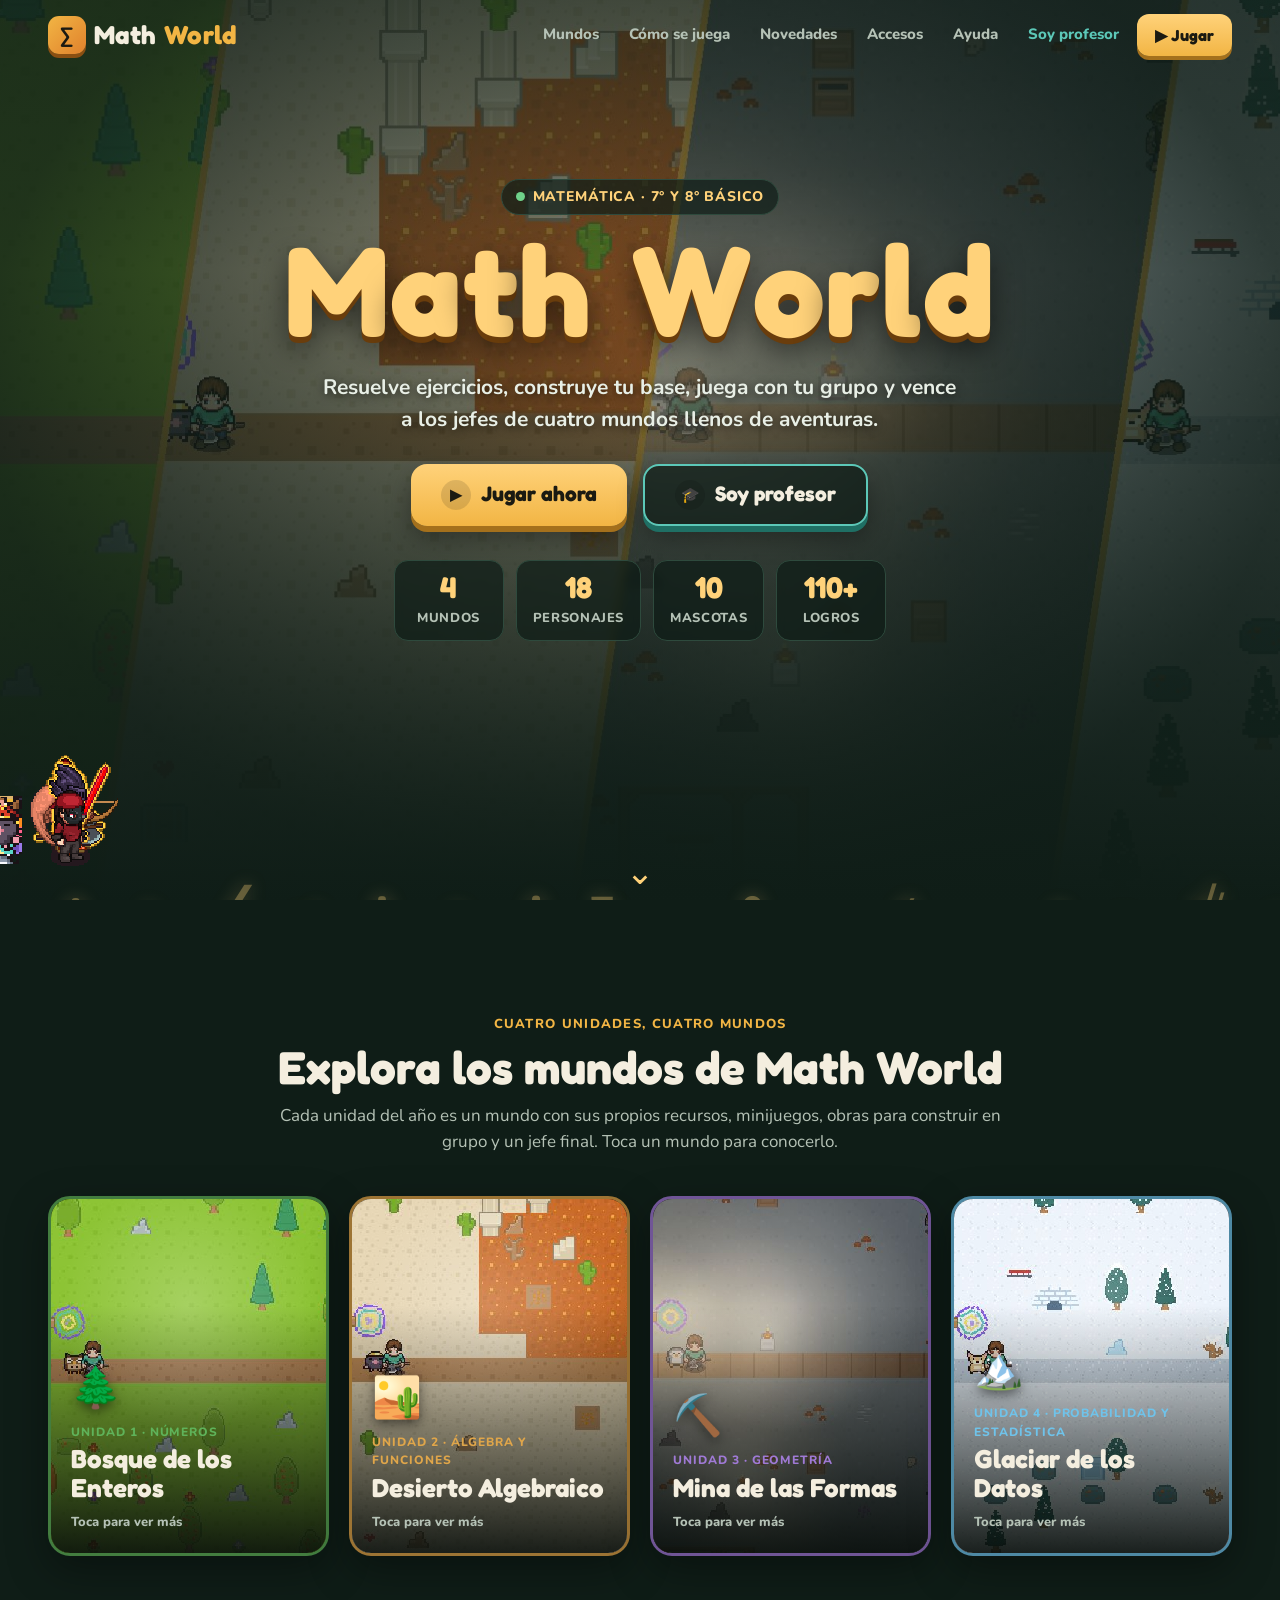
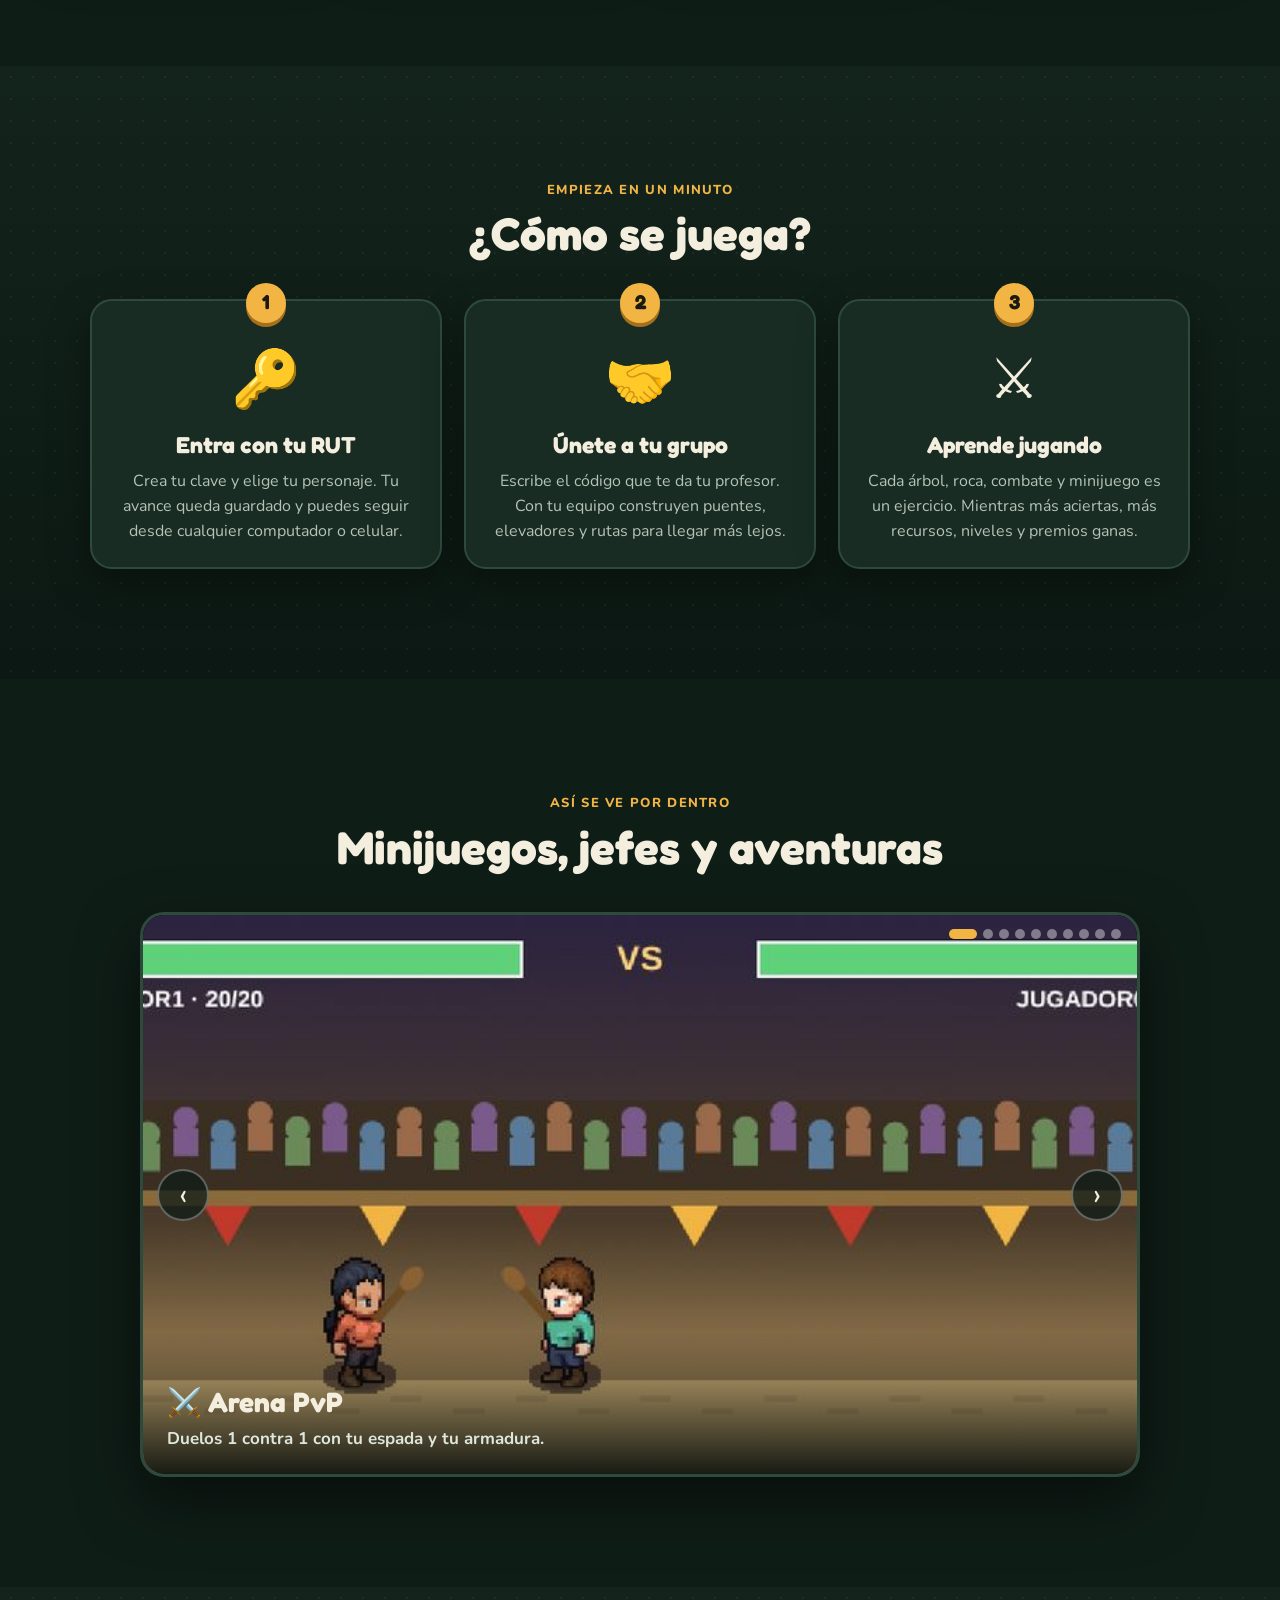
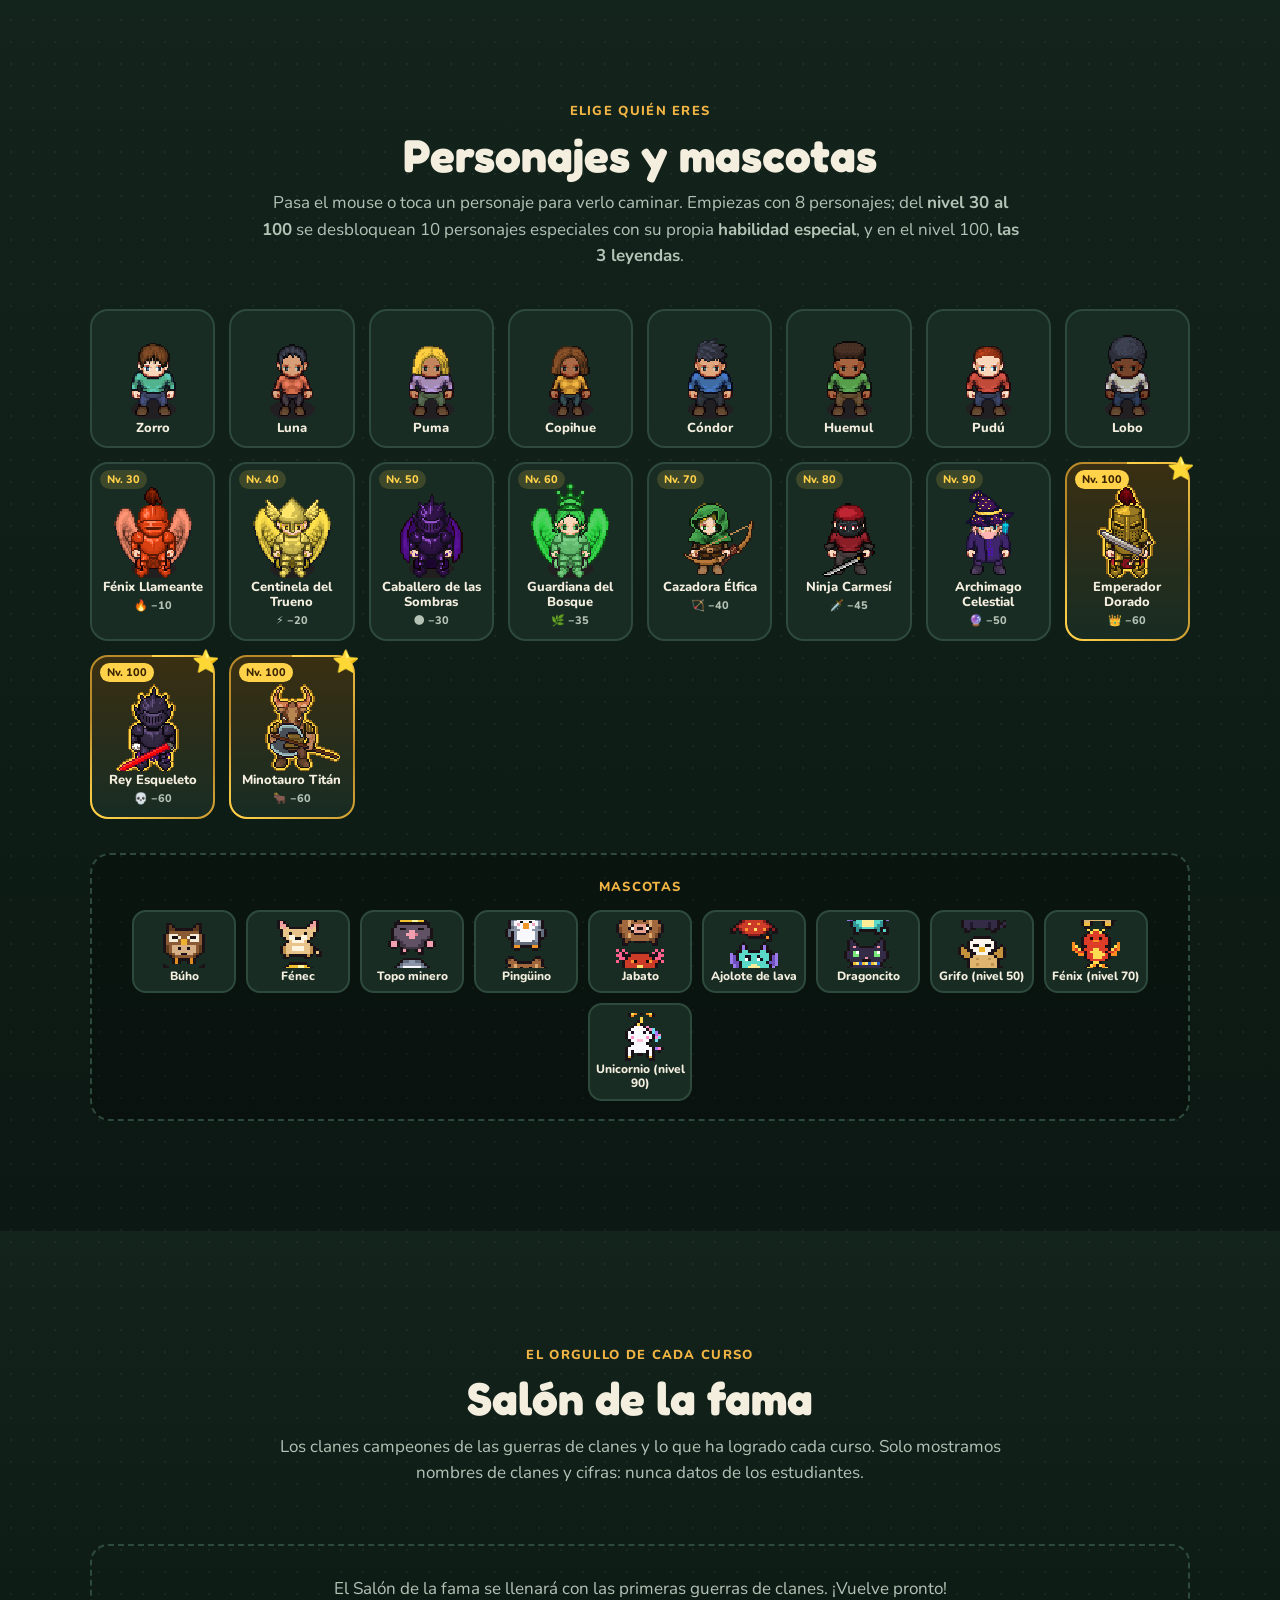
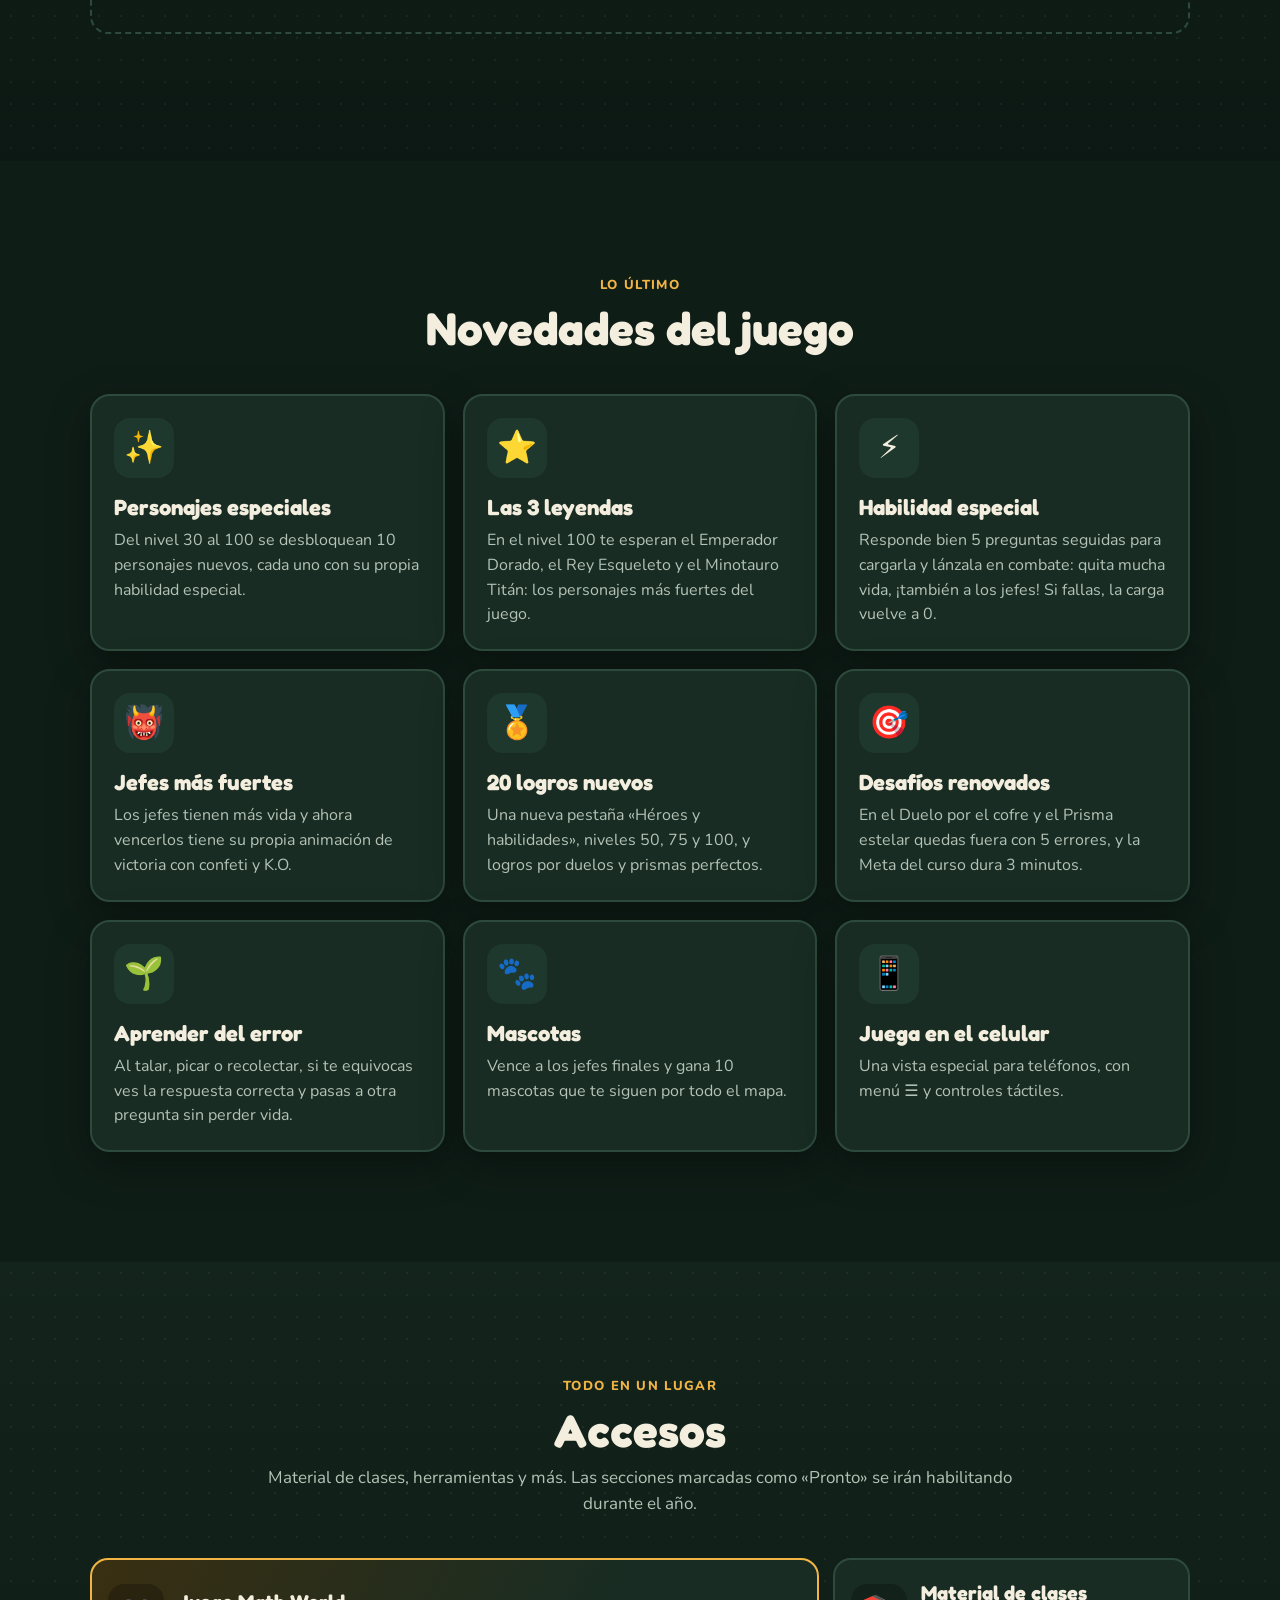
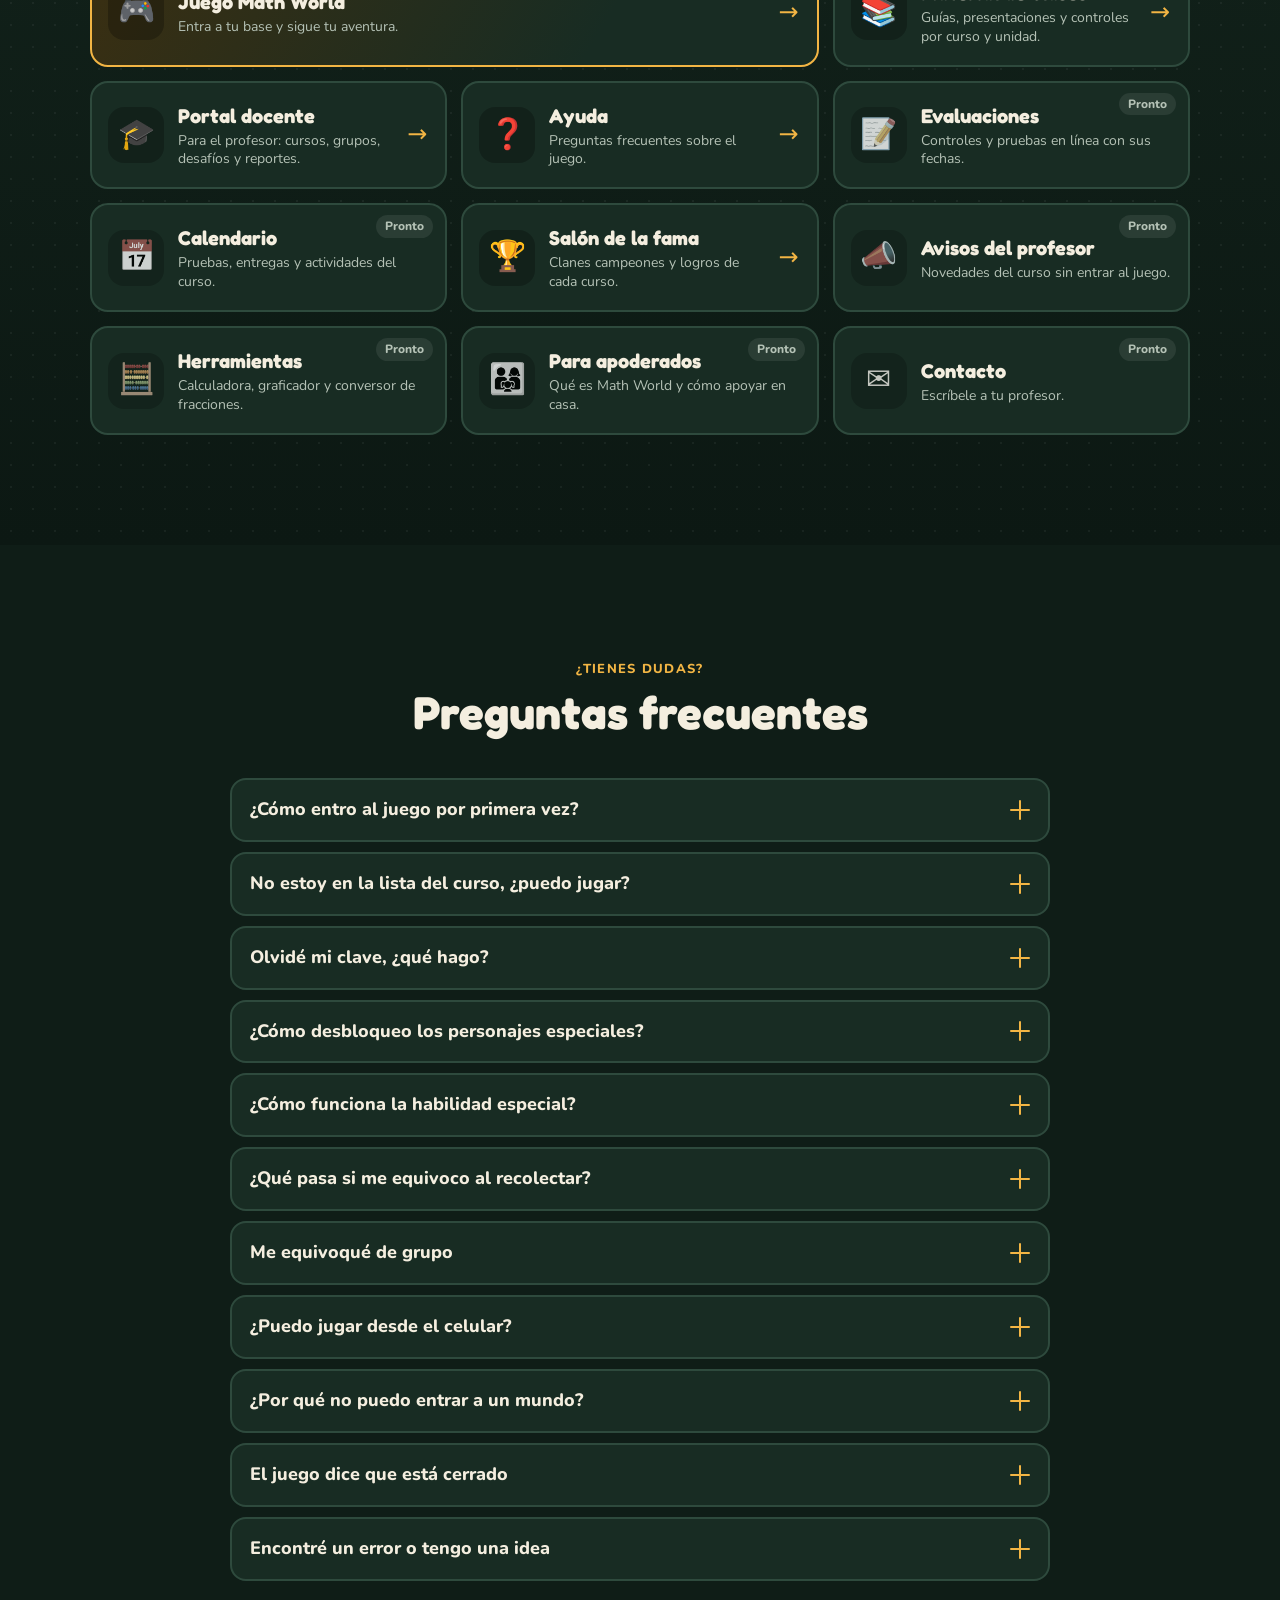
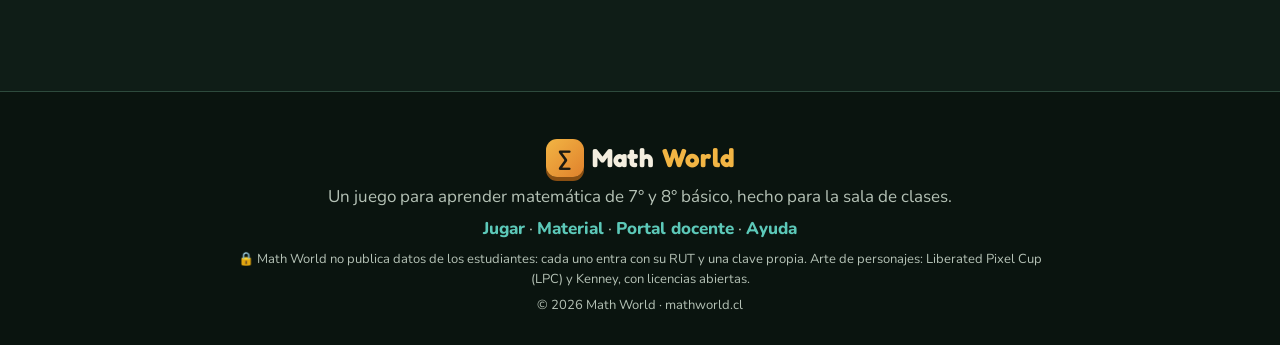
==== commit 90e624a0: "Tema de la clase, refuerzo, tutorial, voz, racha, temporadas, salon de la fama y torneo - Portal: te" ====
--- a/index.html
+++ b/index.html
@@ -105,6 +105,15 @@
       <div class="corral aparece" id="corral"></div>
     </section>
 
+    <!-- ================= SALÓN DE LA FAMA ================= -->
+    <section class="seccion seccion-oscura" id="salon">
+      <div class="cab-sec aparece">
+        <span class="etq">El orgullo de cada curso</span>
+        <h2>Salón de la fama</h2>
+        <p>Los clanes campeones de las guerras de clanes y lo que ha logrado cada curso. Solo mostramos nombres de clanes y cifras: nunca datos de los estudiantes.</p>
+      </div>
+      <div class="salon" id="lista-salon"><p class="empty">Cargando…</p></div>
+    </section>
     <!-- ================= NOVEDADES ================= -->
     <section class="seccion" id="novedades">
       <div class="cab-sec aparece">
@@ -148,6 +157,7 @@
   </footer>
 
   <div class="toast-web" id="toast-web" role="status" aria-live="polite"></div>
+  <script src="juego/config.js"></script>
   <script src="app.js"></script>
 </body>
 </html>
--- a/styles.css
+++ b/styles.css
@@ -275,3 +275,17 @@
 .pj .nv { position: absolute; top: 6px; left: 8px; padding: 1px 7px; border-radius: 999px; background: rgba(255, 210, 74, .16); color: #ffd24a; font-size: 11px; font-weight: 800; }
 .pj em { font-style: normal; font-size: 11px; font-weight: 800; color: var(--muted); }
 .pj.rey .nv { background: #ffd24a; color: #3a2400; }
+
+/* Salón de la fama */
+.salon { max-width: 1100px; margin: 0 auto; display: grid; grid-template-columns: repeat(auto-fit, minmax(250px, 1fr)); gap: 18px; }
+.salon-curso { padding: 20px; border-radius: 20px; background: var(--panel); border: 2px solid var(--line); box-shadow: var(--sombra); }
+.salon-curso h3 { margin: 0 0 10px; font-size: 24px; }
+.salon-curso h4 { margin: 16px 0 6px; font-size: 16px; }
+.salon-cifras { display: grid; grid-template-columns: repeat(3, 1fr); gap: 8px; }
+.salon-cifras span { display: flex; flex-direction: column; align-items: center; text-align: center; padding: 8px 4px; border-radius: 12px; background: var(--panel2); font-size: 12px; color: var(--muted); font-weight: 700; }
+.salon-cifras b { font-size: 22px; color: #ffd24a; }
+.salon-lista { list-style: none; margin: 0; padding: 0; display: flex; flex-direction: column; gap: 4px; }
+.salon-lista li { display: flex; gap: 8px; align-items: center; padding: 6px 10px; border-radius: 10px; background: var(--panel2); }
+.salon-lista li b { flex: 1; }
+.salon-lista li small { color: var(--muted); font-weight: 700; }
+.salon-vacio { color: var(--muted); margin: 0; }
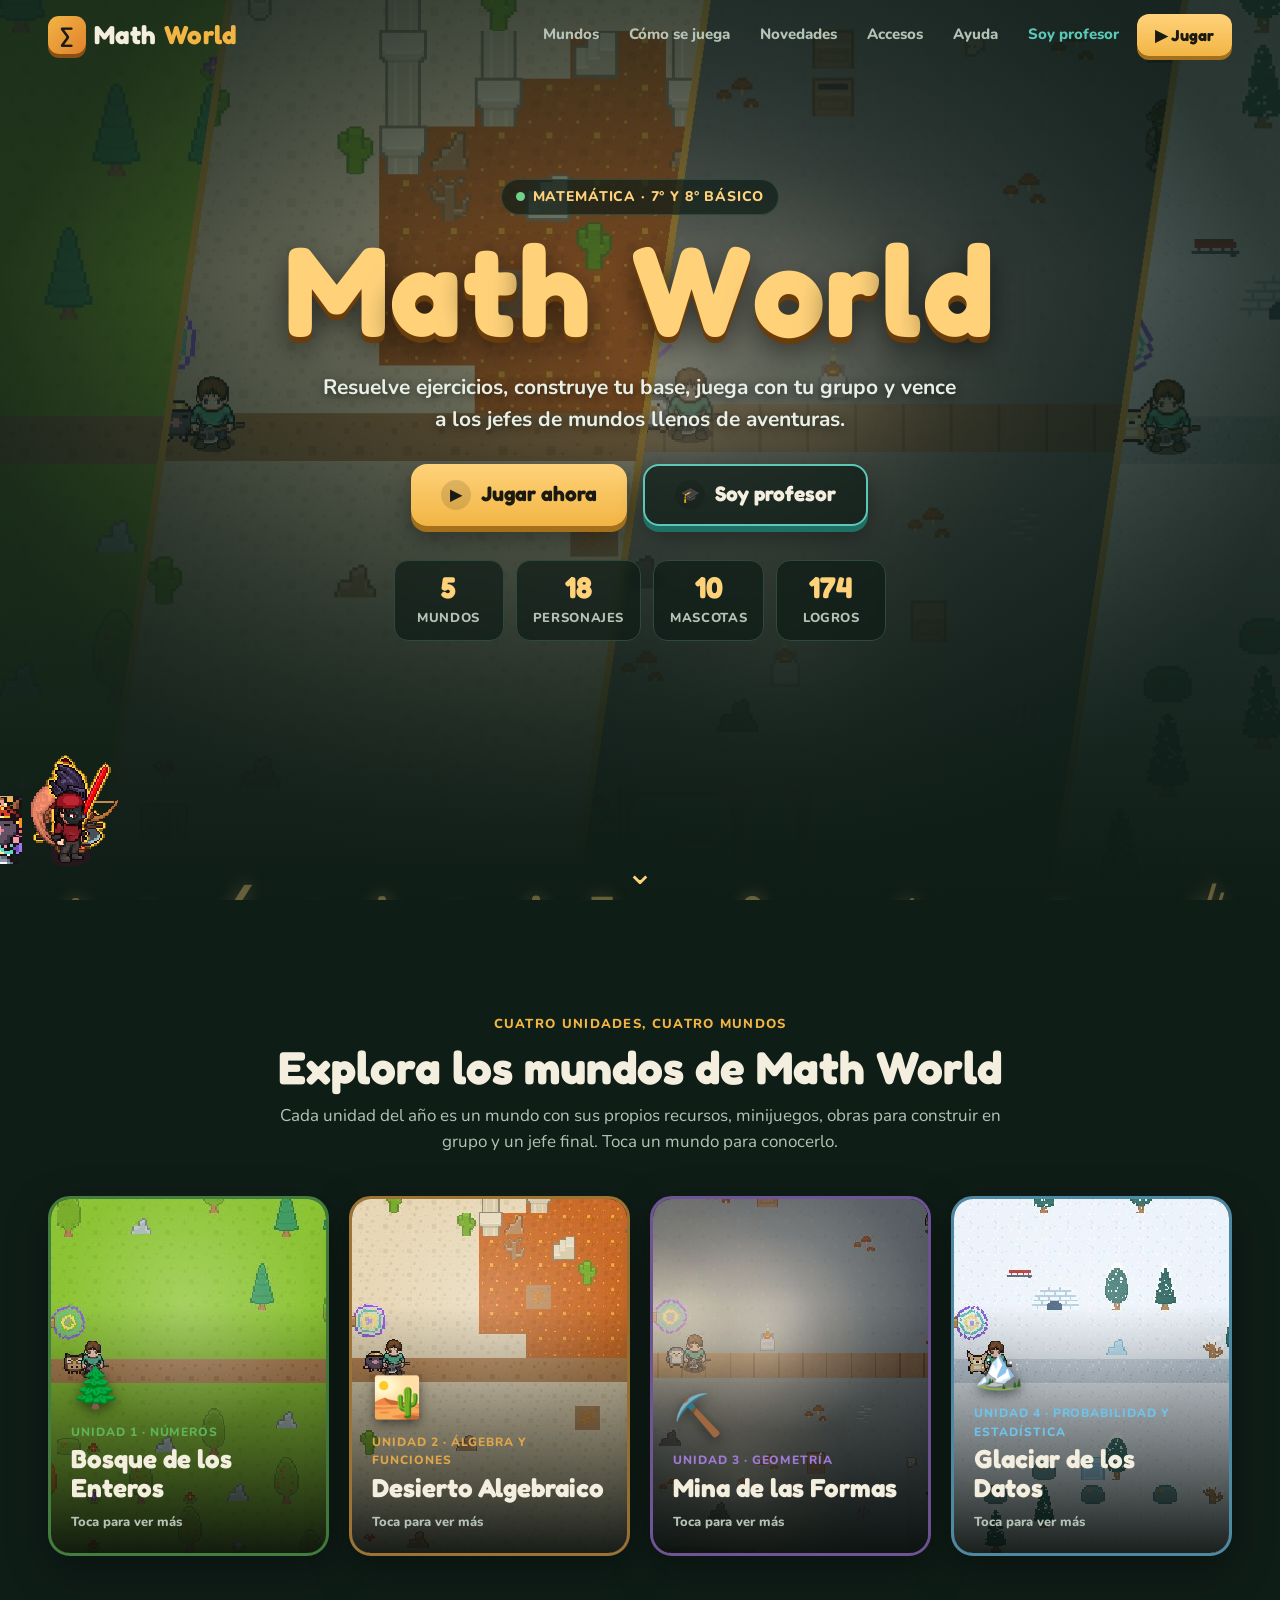
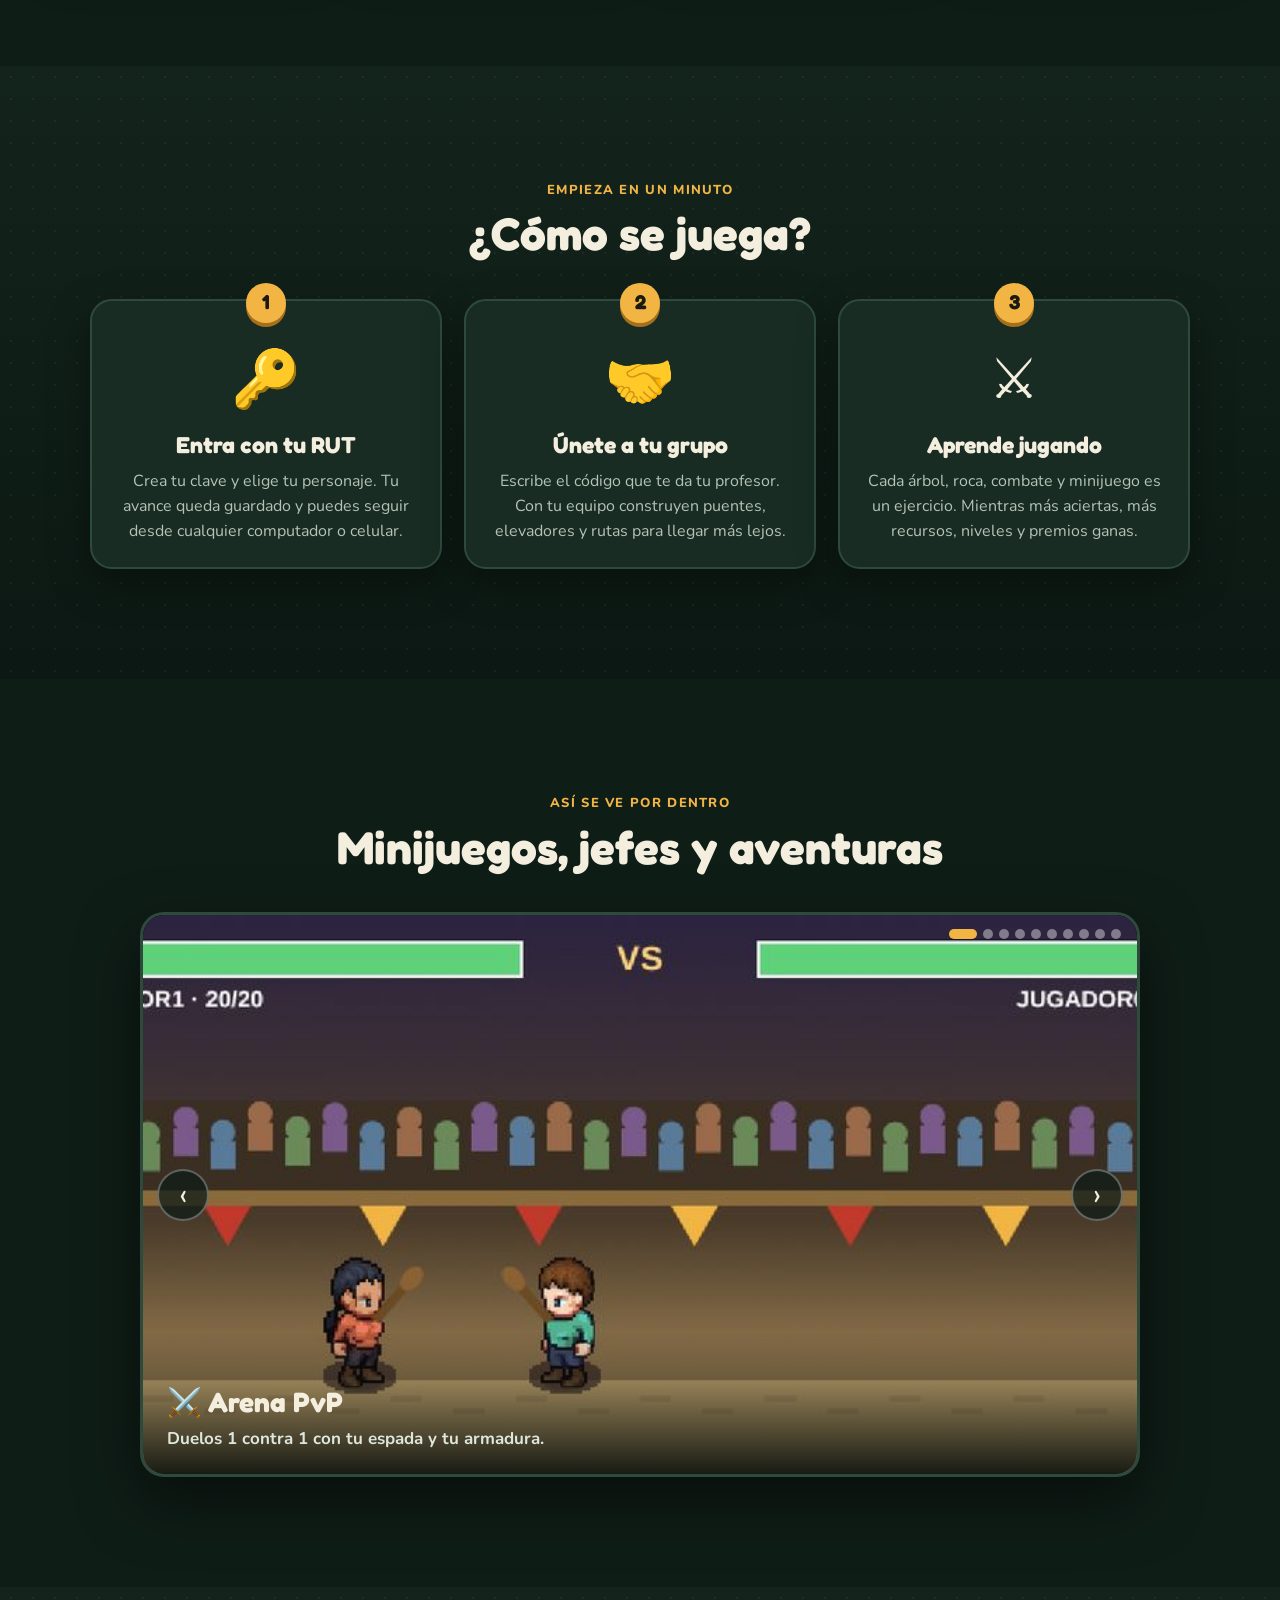
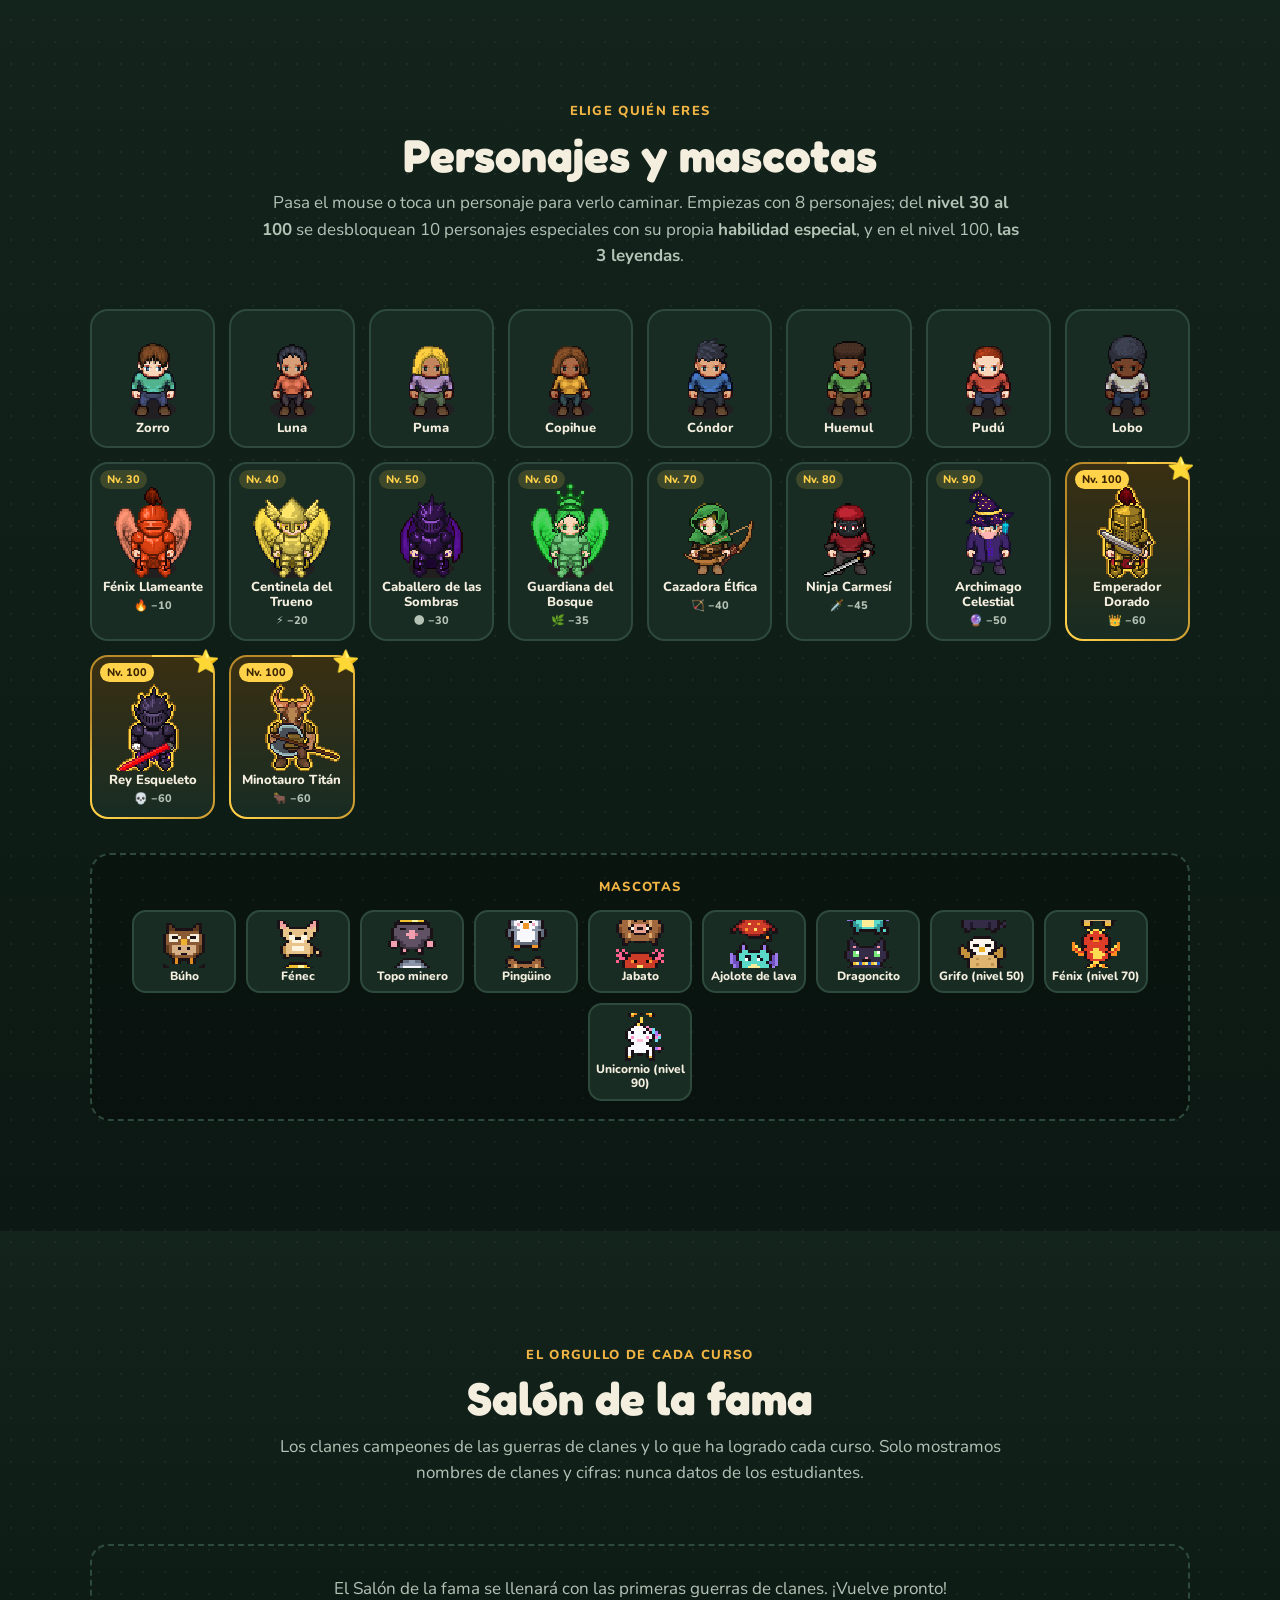
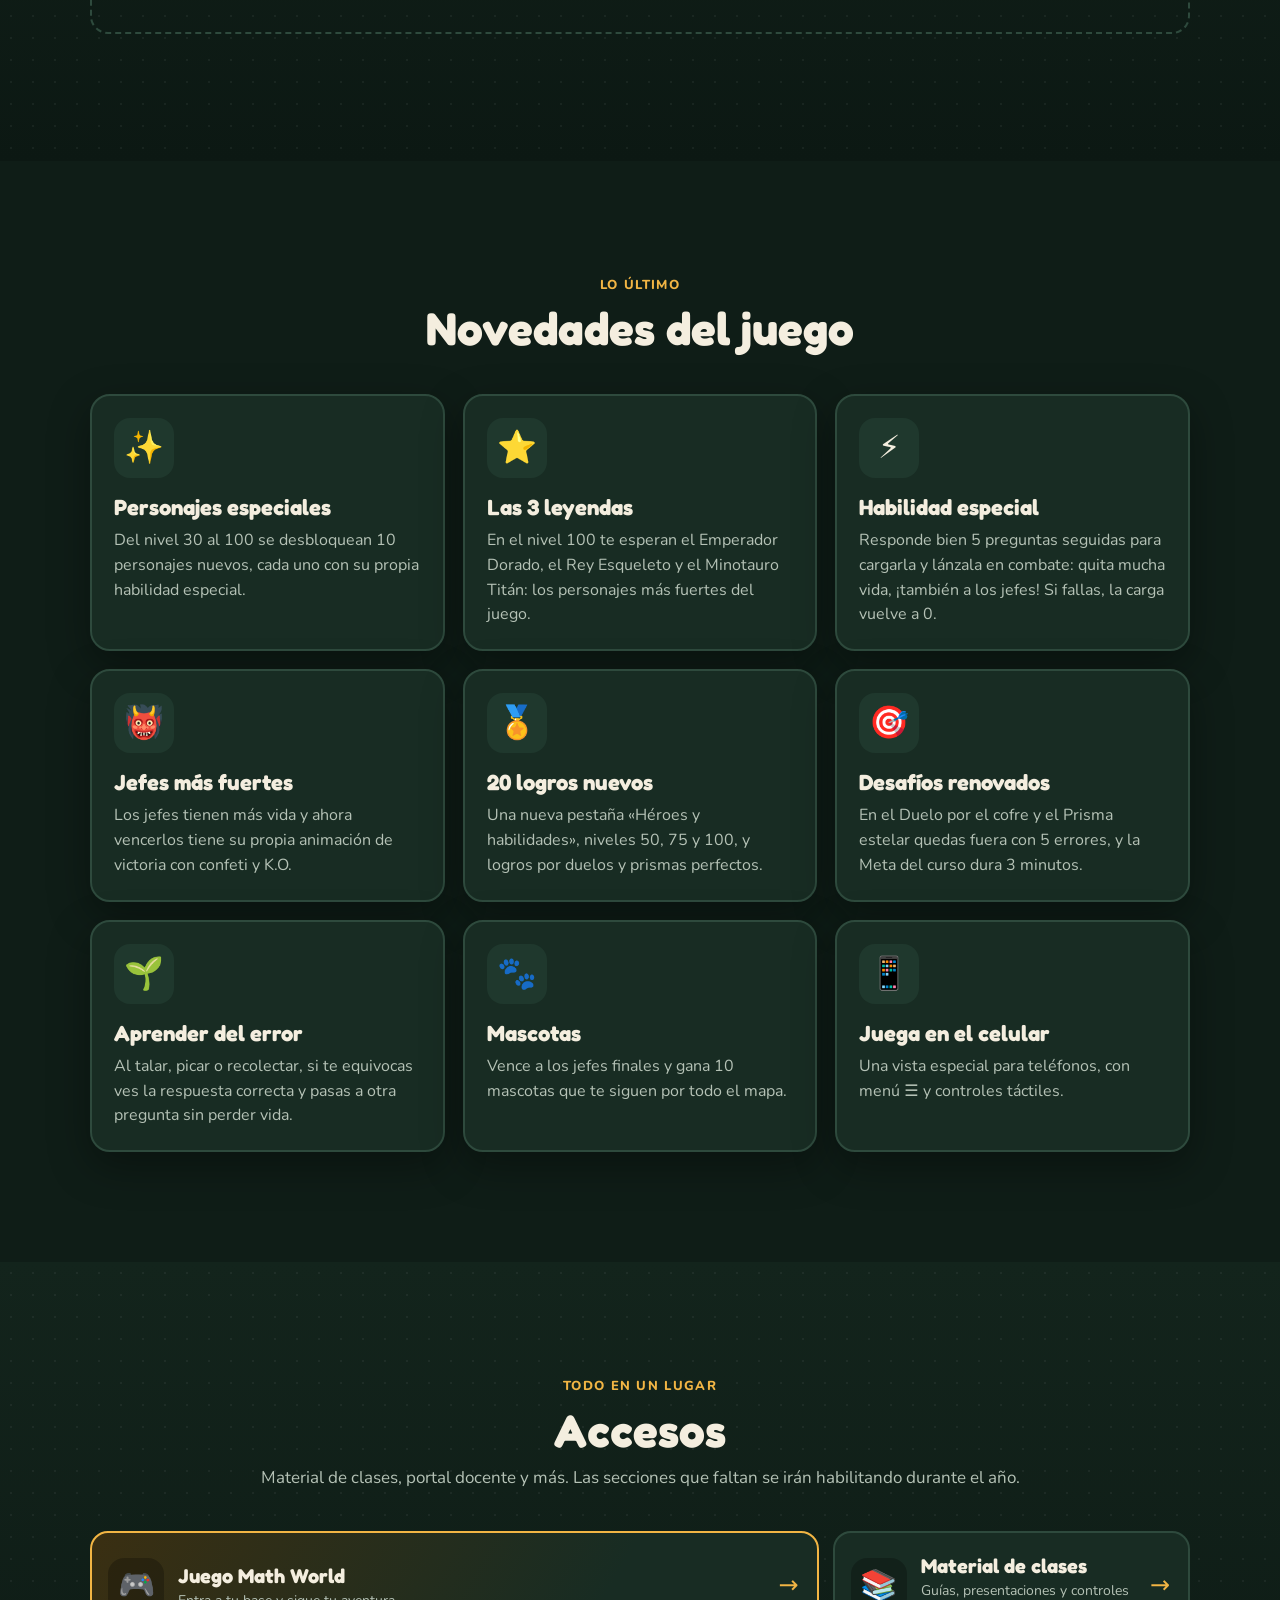
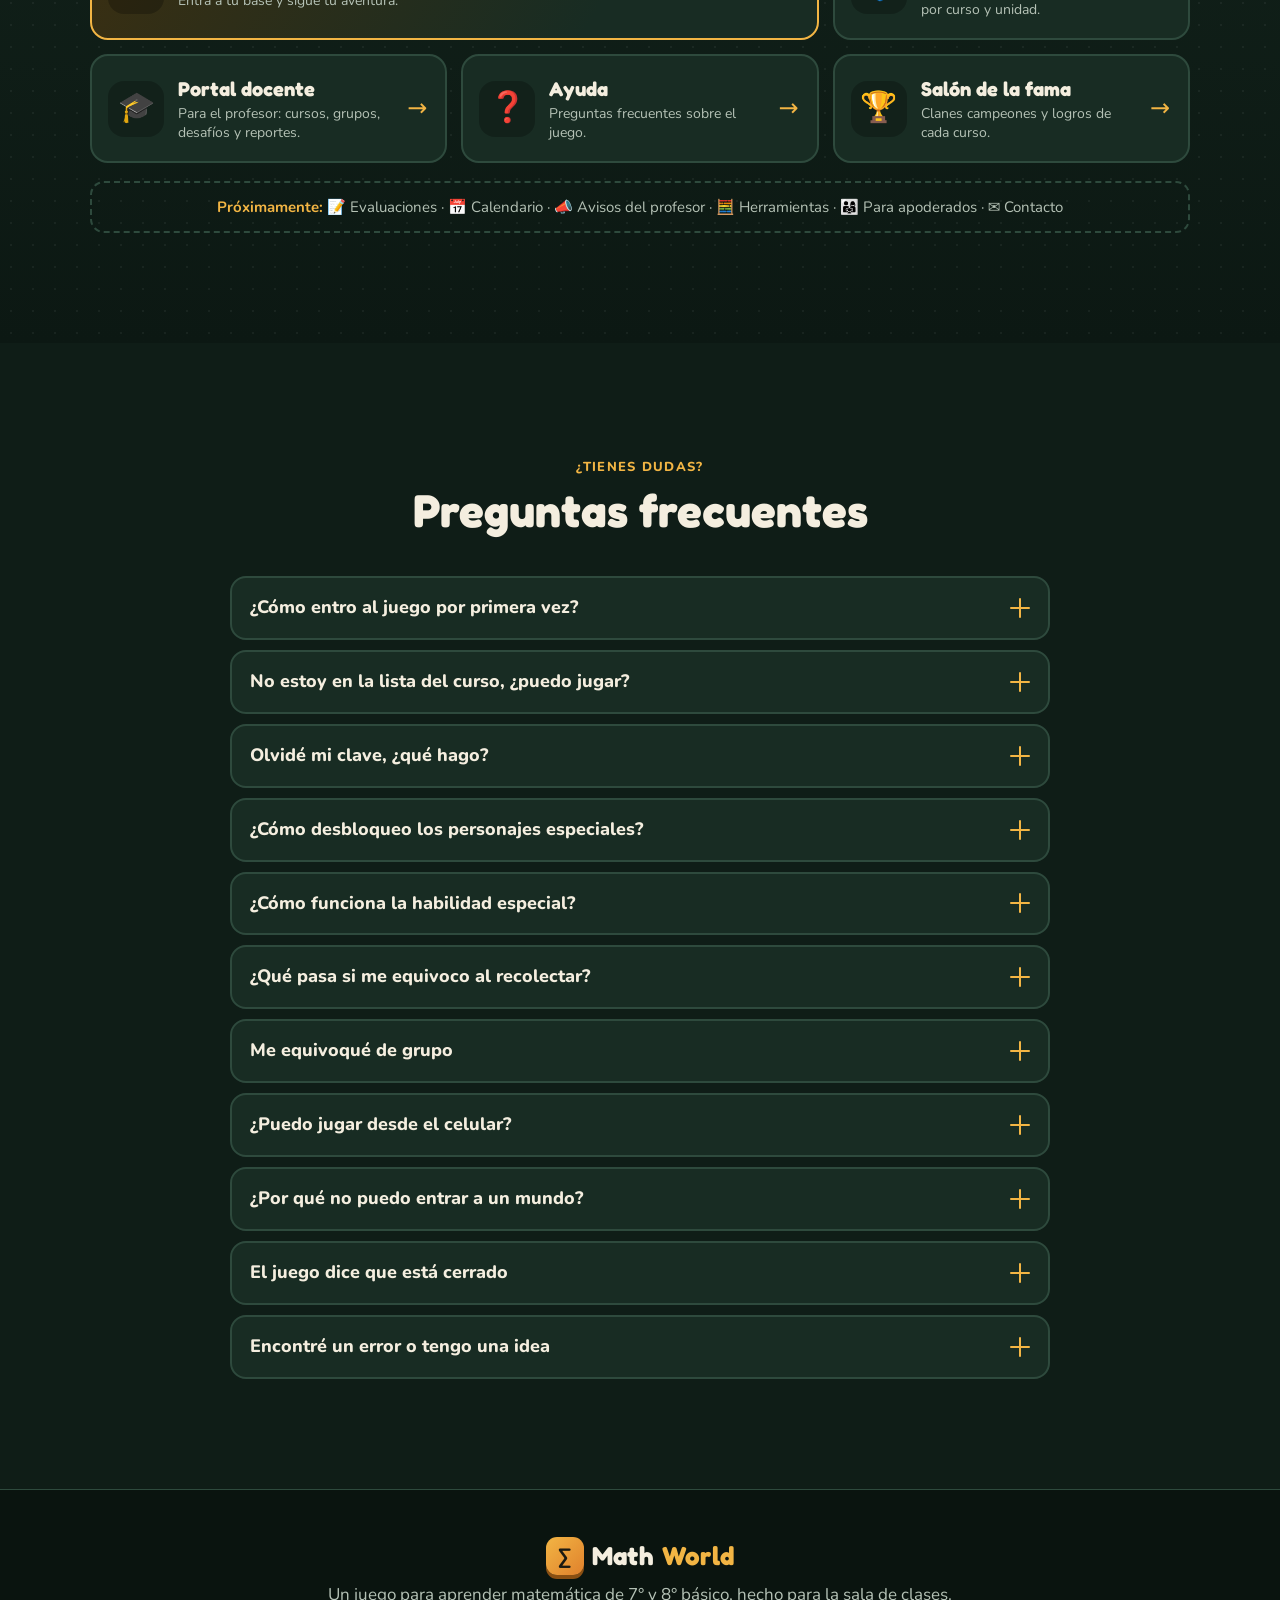
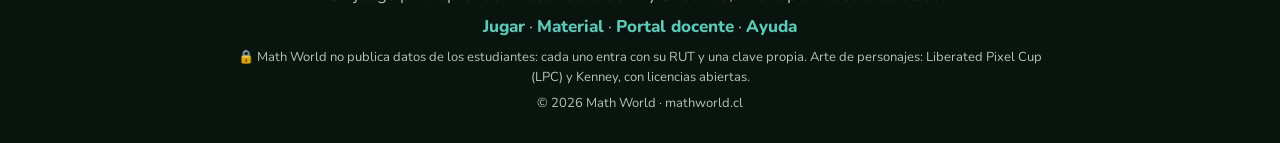
==== commit 66fbb172: "Portada: cifras desde juego/cifras.js, accesos pendientes en «Próximamente» y «Practica en el juego»" ====
--- a/index.html
+++ b/index.html
@@ -41,16 +41,16 @@
         <h1 class="titulo-juego" aria-label="Math World">
           <span class="letras" id="letras">Math World</span>
         </h1>
-        <p class="lead">Resuelve ejercicios, construye tu base, juega con tu grupo y vence a los jefes de cuatro mundos llenos de aventuras.</p>
+        <p class="lead">Resuelve ejercicios, construye tu base, juega con tu grupo y vence a los jefes de mundos llenos de aventuras.</p>
         <div class="cta">
           <a class="btn btn-grande btn-brillo" href="juego/"><span class="btn-ico">▶</span> Jugar ahora</a>
           <a class="btn btn-grande btn-sec" href="juego/#docente"><span class="btn-ico">🎓</span> Soy profesor</a>
         </div>
         <div class="contadores" aria-label="El juego en números">
-          <div><b data-contar="4">0</b><span>mundos</span></div>
+          <div><b data-cifra="mundos">0</b><span>mundos</span></div>
           <div><b data-contar="18">0</b><span>personajes</span></div>
           <div><b data-contar="10">0</b><span>mascotas</span></div>
-          <div><b data-contar="110" data-mas>0</b><span>logros</span></div>
+          <div><b data-cifra="logros">0</b><span>logros</span></div>
         </div>
       </div>
       <div class="desfile" id="desfile" aria-hidden="true"></div>
@@ -128,9 +128,10 @@
       <div class="cab-sec aparece">
         <span class="etq">Todo en un lugar</span>
         <h2>Accesos</h2>
-        <p>Material de clases, herramientas y más. Las secciones marcadas como «Pronto» se irán habilitando durante el año.</p>
+        <p>Material de clases, portal docente y más. Las secciones que faltan se irán habilitando durante el año.</p>
       </div>
       <div class="accesos" id="lista-accesos"></div>
+      <p class="acc-proximamente aparece" id="accesos-pronto" hidden></p>
     </section>
 
     <!-- ================= AYUDA ================= -->
@@ -158,6 +159,7 @@
 
   <div class="toast-web" id="toast-web" role="status" aria-live="polite"></div>
   <script src="juego/config.js"></script>
+  <script src="juego/cifras.js"></script>
   <script src="app.js"></script>
 </body>
 </html>
--- a/styles.css
+++ b/styles.css
@@ -180,7 +180,8 @@
 .acc-txt small { font-size: 14px; color: var(--muted); line-height: 1.35; }
 .acc-flecha { font-size: 24px; color: var(--amber); transition: transform .2s; }
 .acceso:hover .acc-flecha { transform: translateX(6px); }
-.acc-pronto { position: absolute; top: 10px; right: 12px; padding: 2px 9px; border-radius: 999px; background: rgba(255,255,255,.08); font-size: 12px; font-weight: 800; color: var(--muted); }
+.acc-proximamente { max-width: 1100px; margin: 18px auto 0; padding: 12px 18px; border-radius: 14px; border: 2px dashed var(--line); color: var(--muted); font-size: 15px; line-height: 1.6; text-align: center; }
+.acc-proximamente b { color: var(--amber); }
 .acceso.bloqueado .acc-ico { filter: grayscale(.6); opacity: .8; }
 .sacude { animation: sacude .45s; }
 @keyframes sacude { 20%, 60% { transform: translateX(-7px) rotate(-1deg); } 40%, 80% { transform: translateX(7px) rotate(1deg); } }
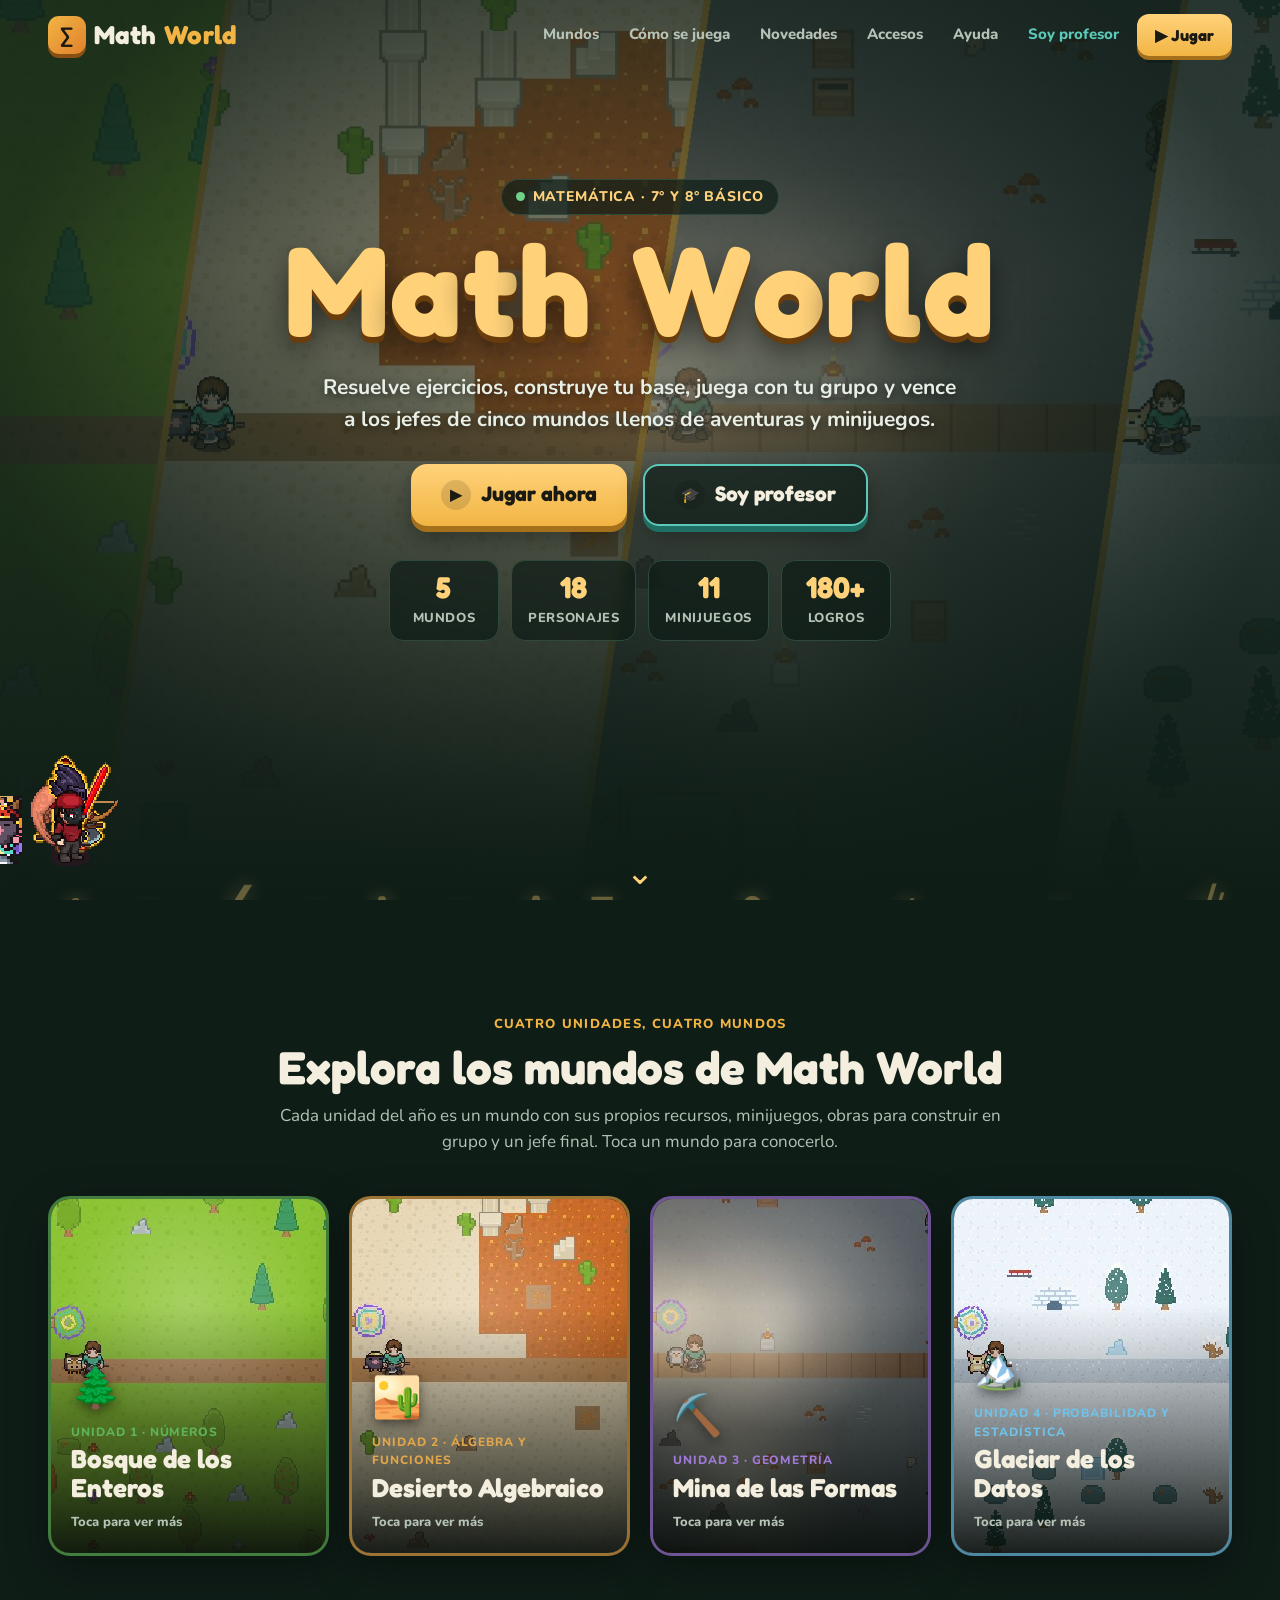
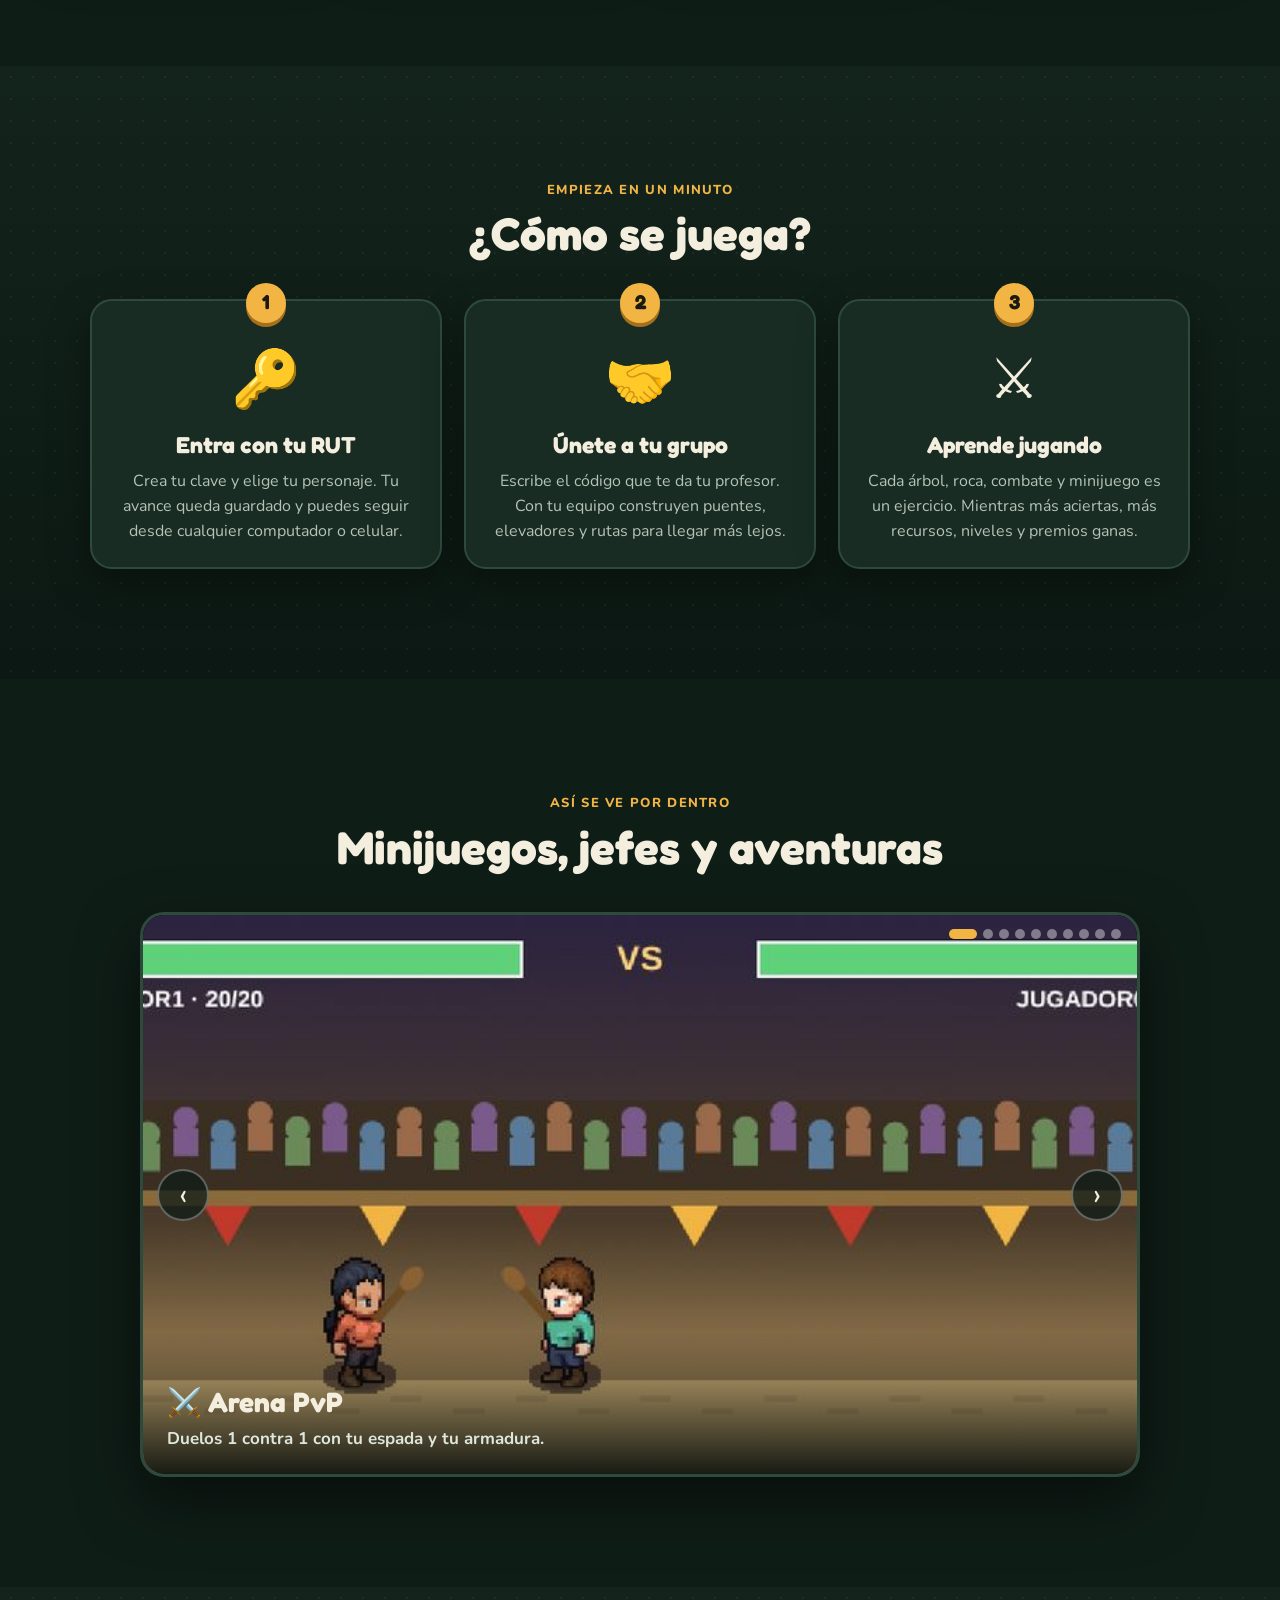
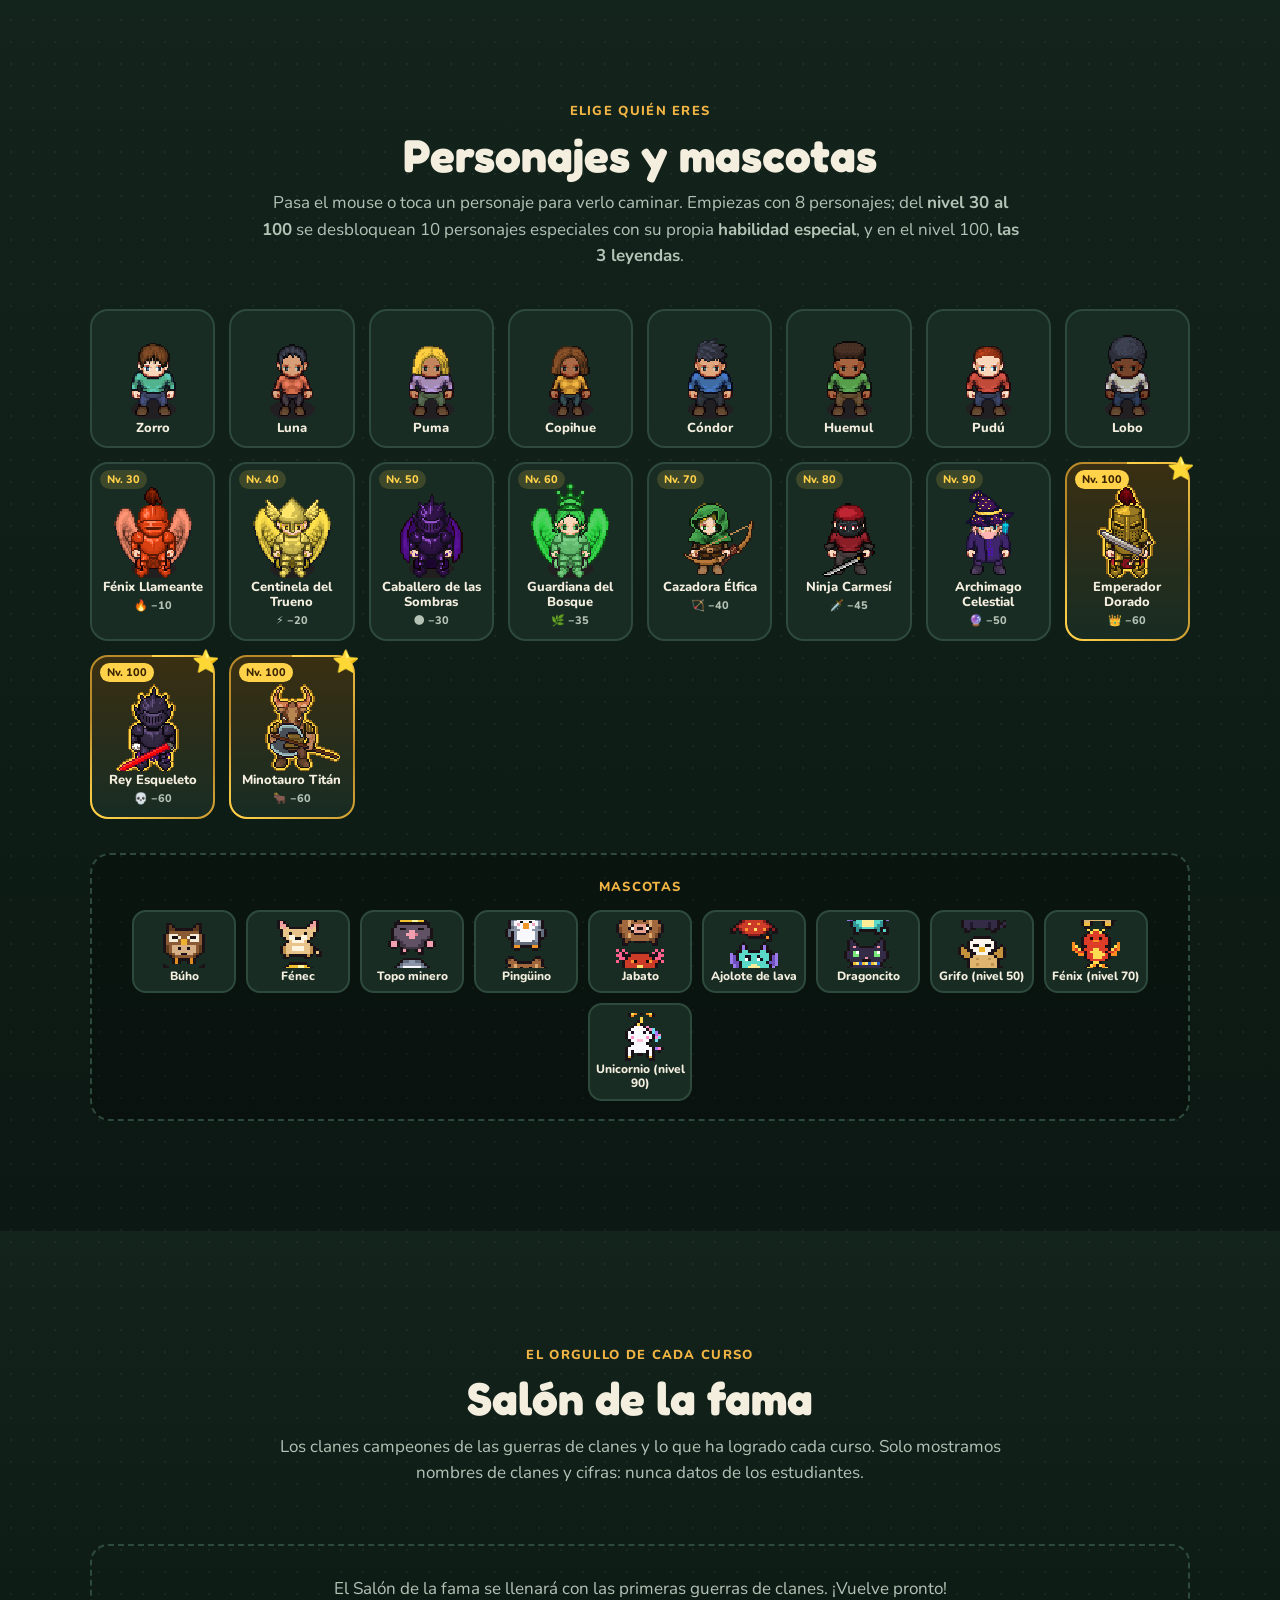
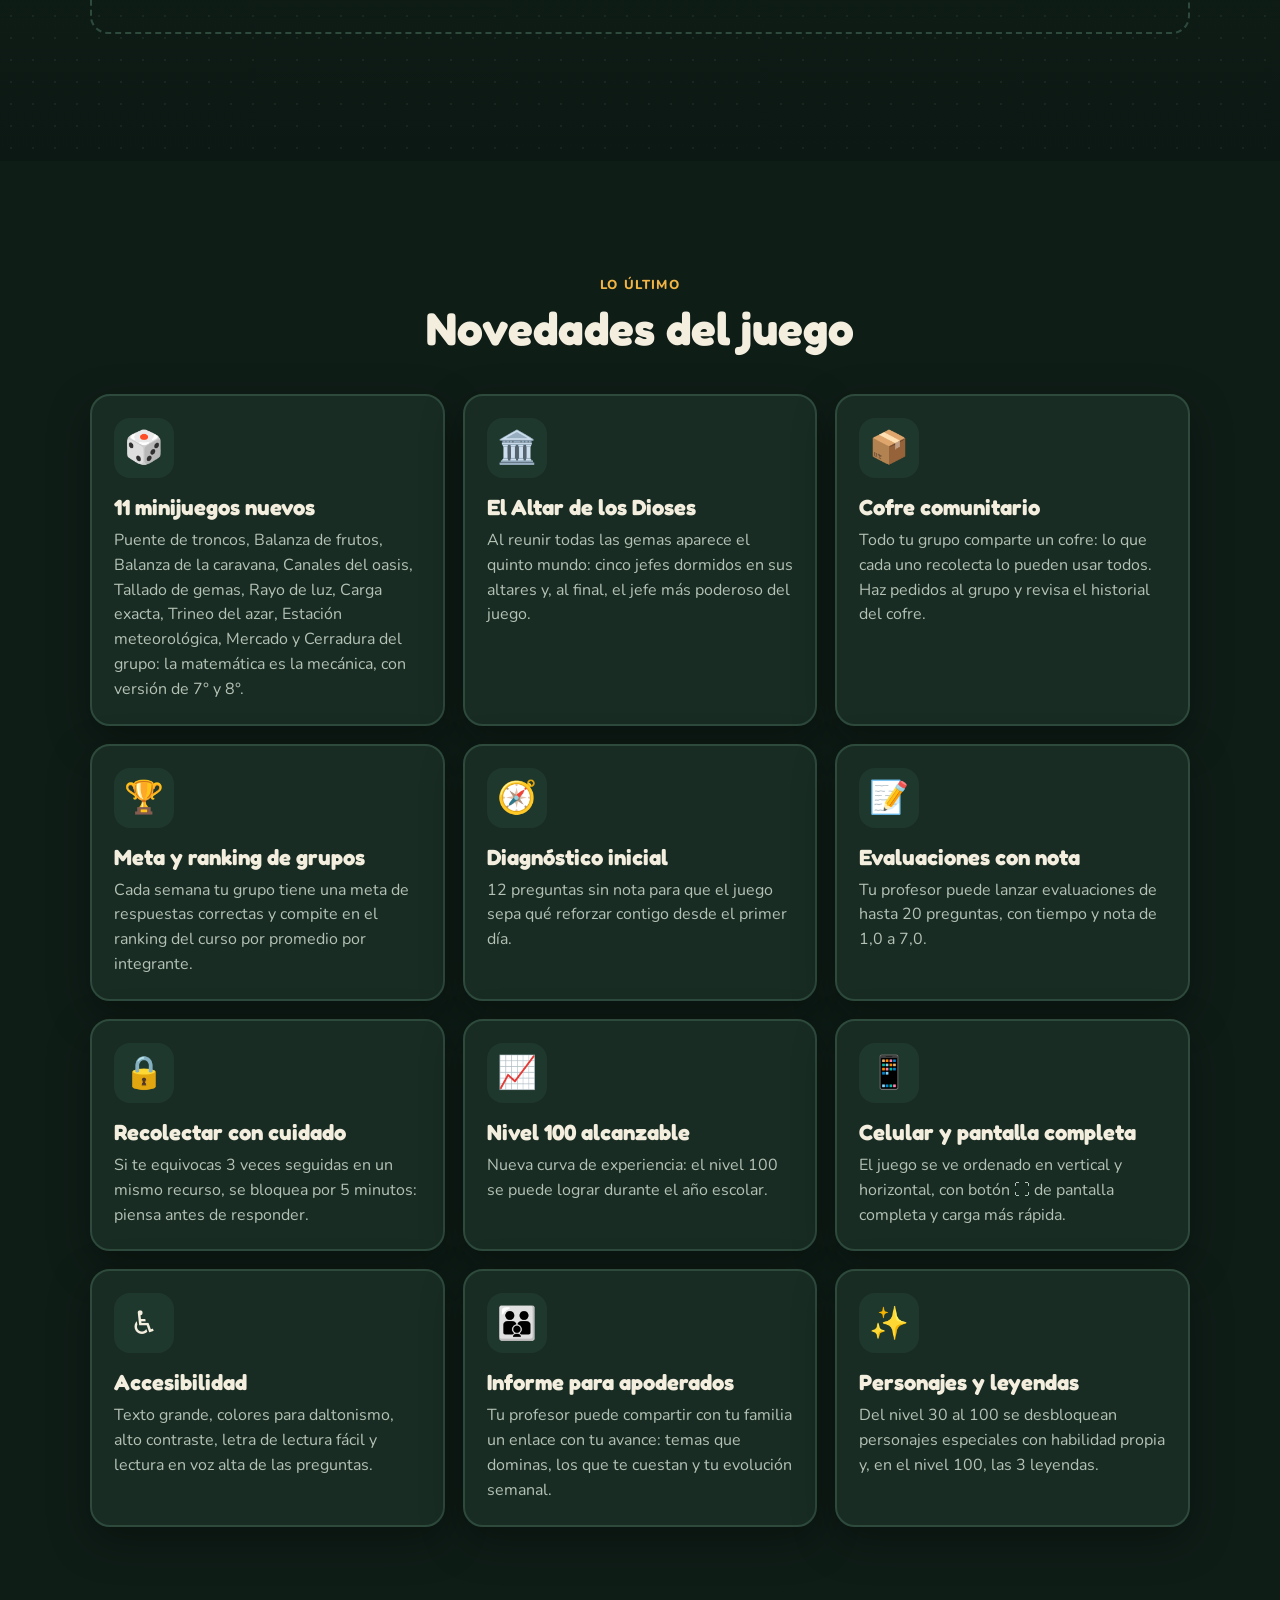
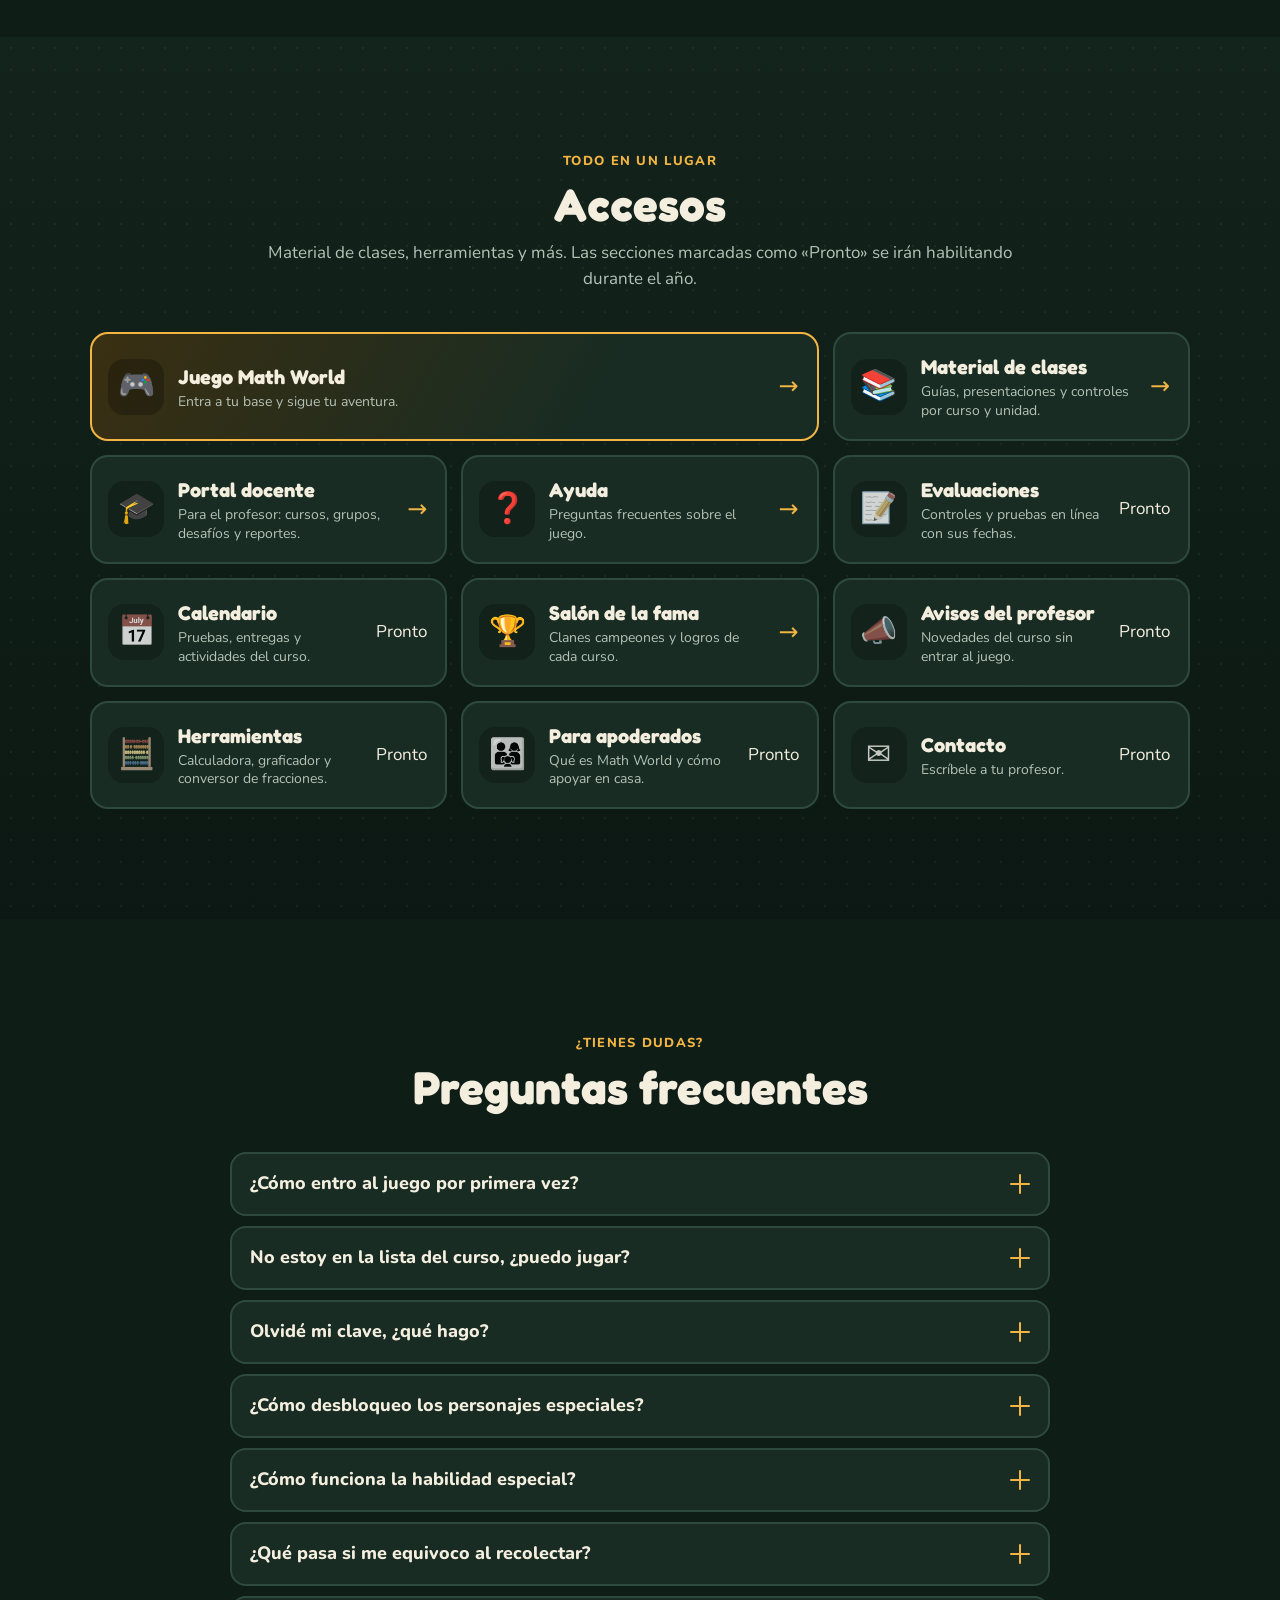
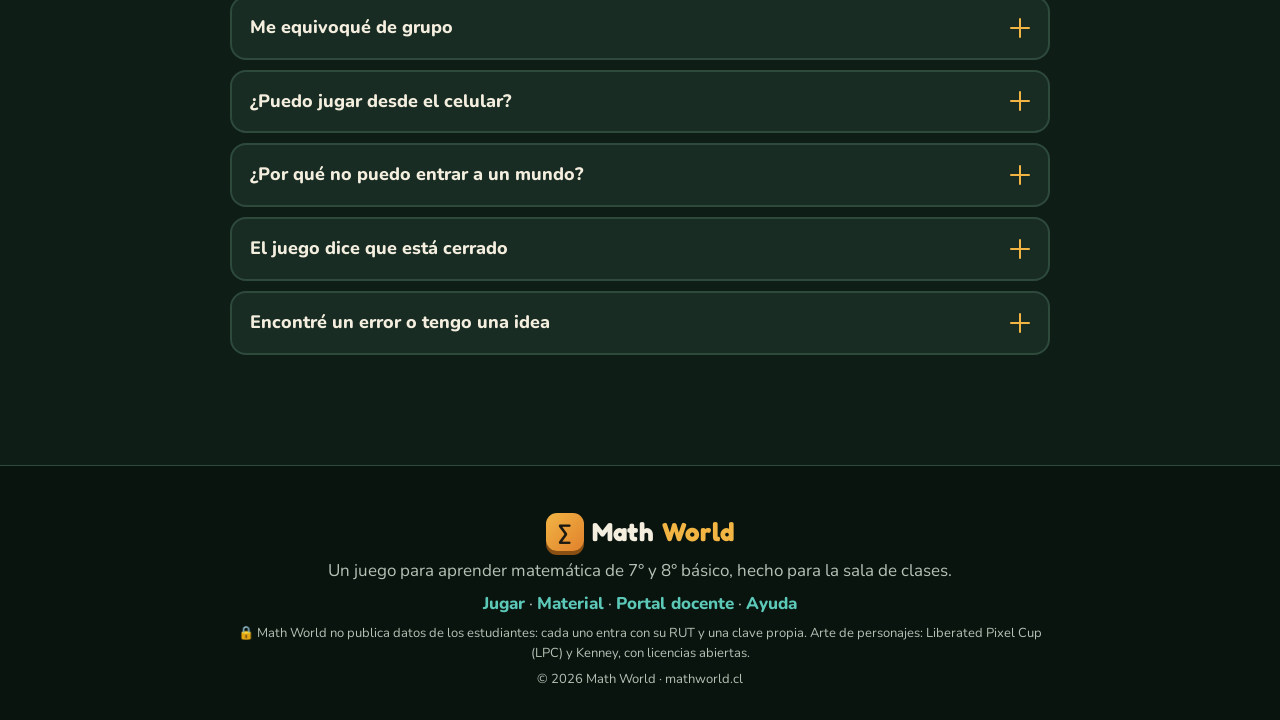
==== commit d715adf9: "Página principal: novedades actualizadas (minijuegos, Altar, cofre comunitario, evaluaciones, accesi" ====
--- a/index.html
+++ b/index.html
@@ -41,16 +41,16 @@
         <h1 class="titulo-juego" aria-label="Math World">
           <span class="letras" id="letras">Math World</span>
         </h1>
-        <p class="lead">Resuelve ejercicios, construye tu base, juega con tu grupo y vence a los jefes de mundos llenos de aventuras.</p>
+        <p class="lead">Resuelve ejercicios, construye tu base, juega con tu grupo y vence a los jefes de cinco mundos llenos de aventuras y minijuegos.</p>
         <div class="cta">
           <a class="btn btn-grande btn-brillo" href="juego/"><span class="btn-ico">▶</span> Jugar ahora</a>
           <a class="btn btn-grande btn-sec" href="juego/#docente"><span class="btn-ico">🎓</span> Soy profesor</a>
         </div>
         <div class="contadores" aria-label="El juego en números">
-          <div><b data-cifra="mundos">0</b><span>mundos</span></div>
+          <div><b data-contar="5">0</b><span>mundos</span></div>
           <div><b data-contar="18">0</b><span>personajes</span></div>
-          <div><b data-contar="10">0</b><span>mascotas</span></div>
-          <div><b data-cifra="logros">0</b><span>logros</span></div>
+          <div><b data-contar="11">0</b><span>minijuegos</span></div>
+          <div><b data-contar="180" data-mas>0</b><span>logros</span></div>
         </div>
       </div>
       <div class="desfile" id="desfile" aria-hidden="true"></div>
@@ -128,10 +128,9 @@
       <div class="cab-sec aparece">
         <span class="etq">Todo en un lugar</span>
         <h2>Accesos</h2>
-        <p>Material de clases, portal docente y más. Las secciones que faltan se irán habilitando durante el año.</p>
+        <p>Material de clases, herramientas y más. Las secciones marcadas como «Pronto» se irán habilitando durante el año.</p>
       </div>
       <div class="accesos" id="lista-accesos"></div>
-      <p class="acc-proximamente aparece" id="accesos-pronto" hidden></p>
     </section>
 
     <!-- ================= AYUDA ================= -->
@@ -159,7 +158,6 @@
 
   <div class="toast-web" id="toast-web" role="status" aria-live="polite"></div>
   <script src="juego/config.js"></script>
-  <script src="juego/cifras.js"></script>
   <script src="app.js"></script>
 </body>
 </html>
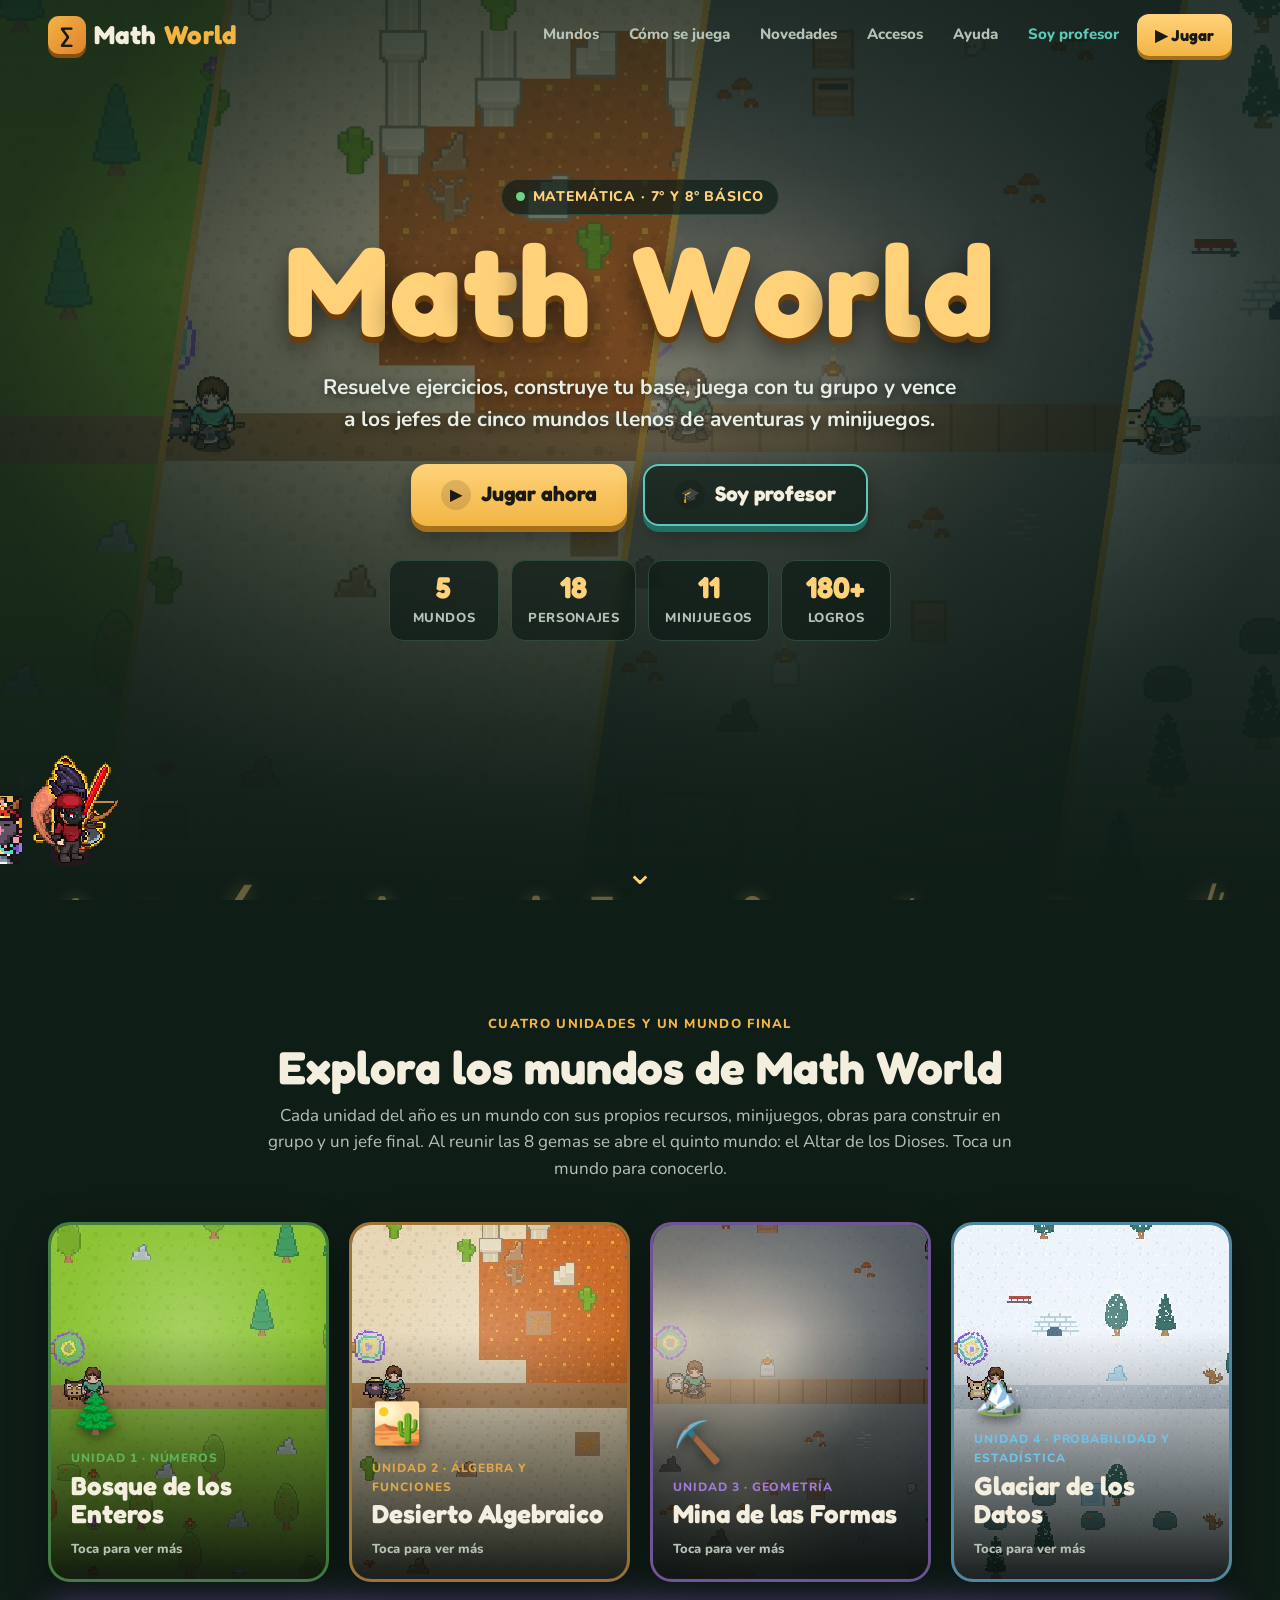
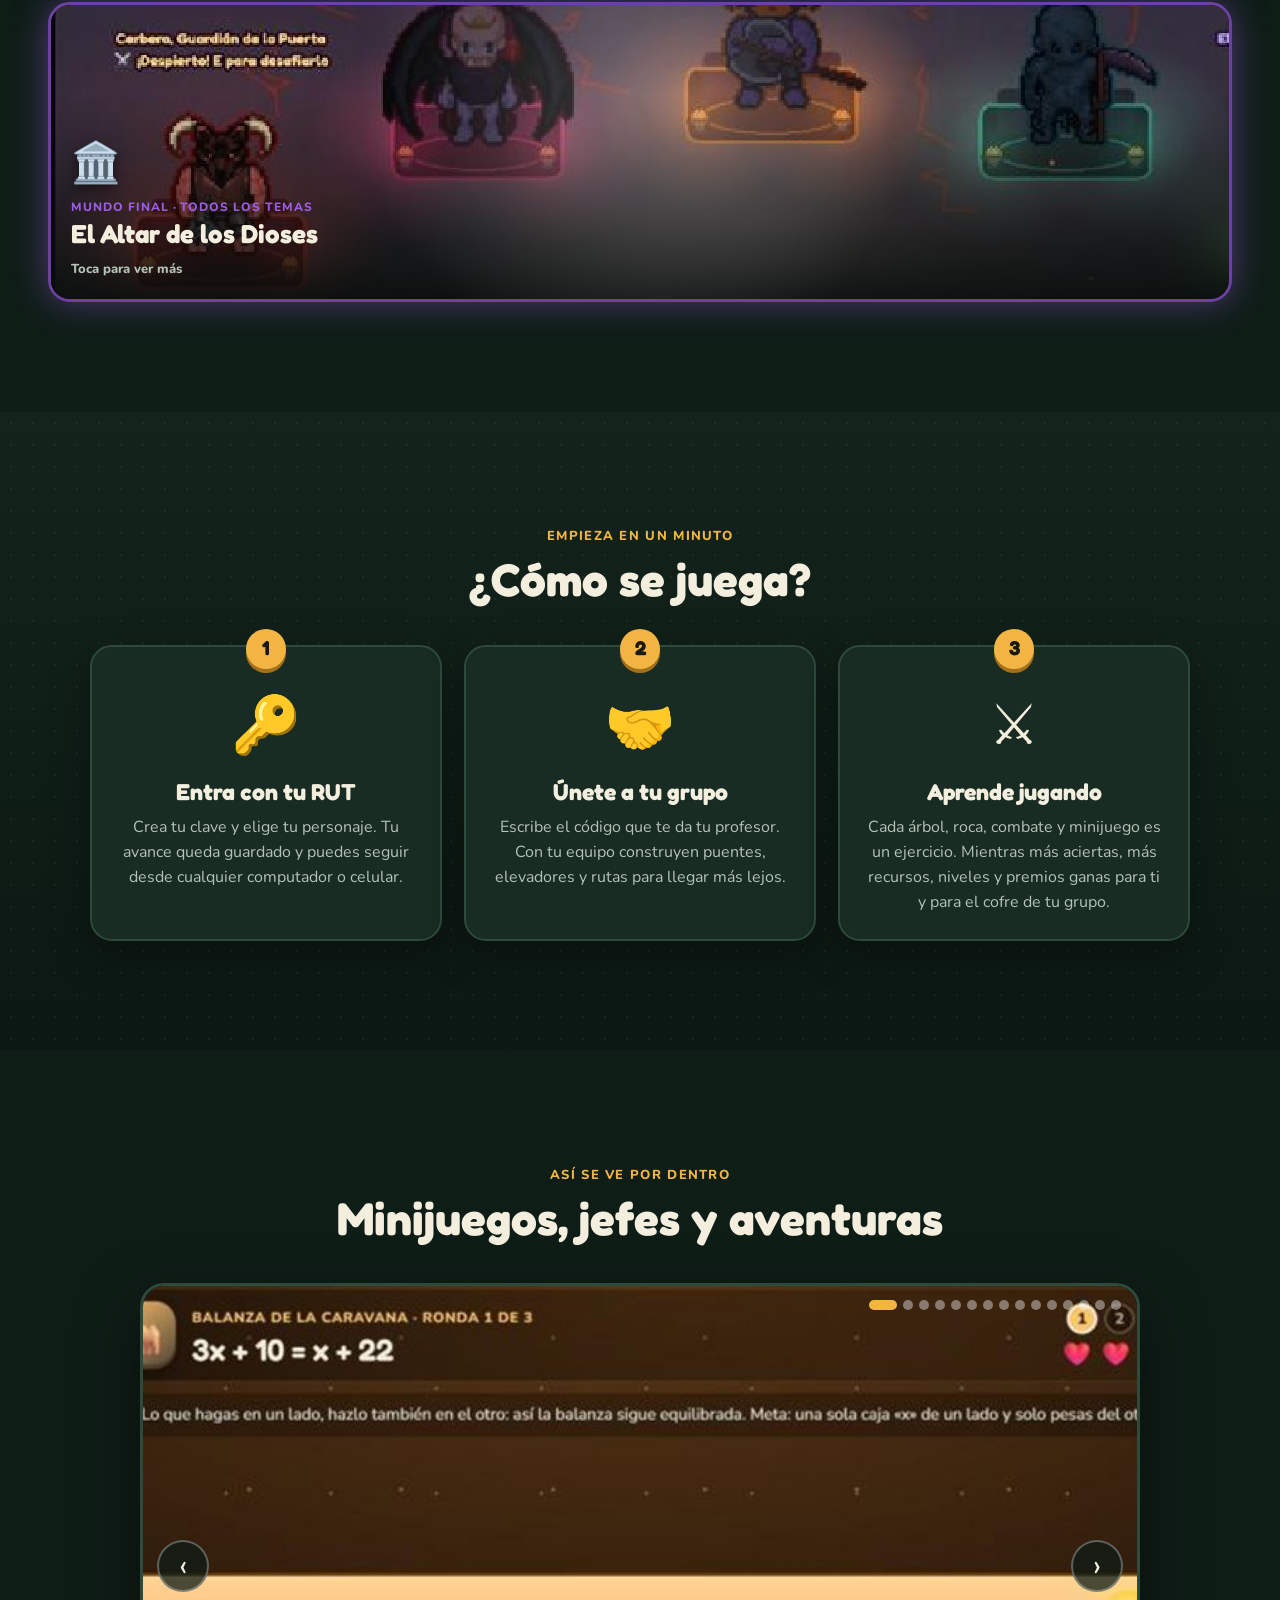
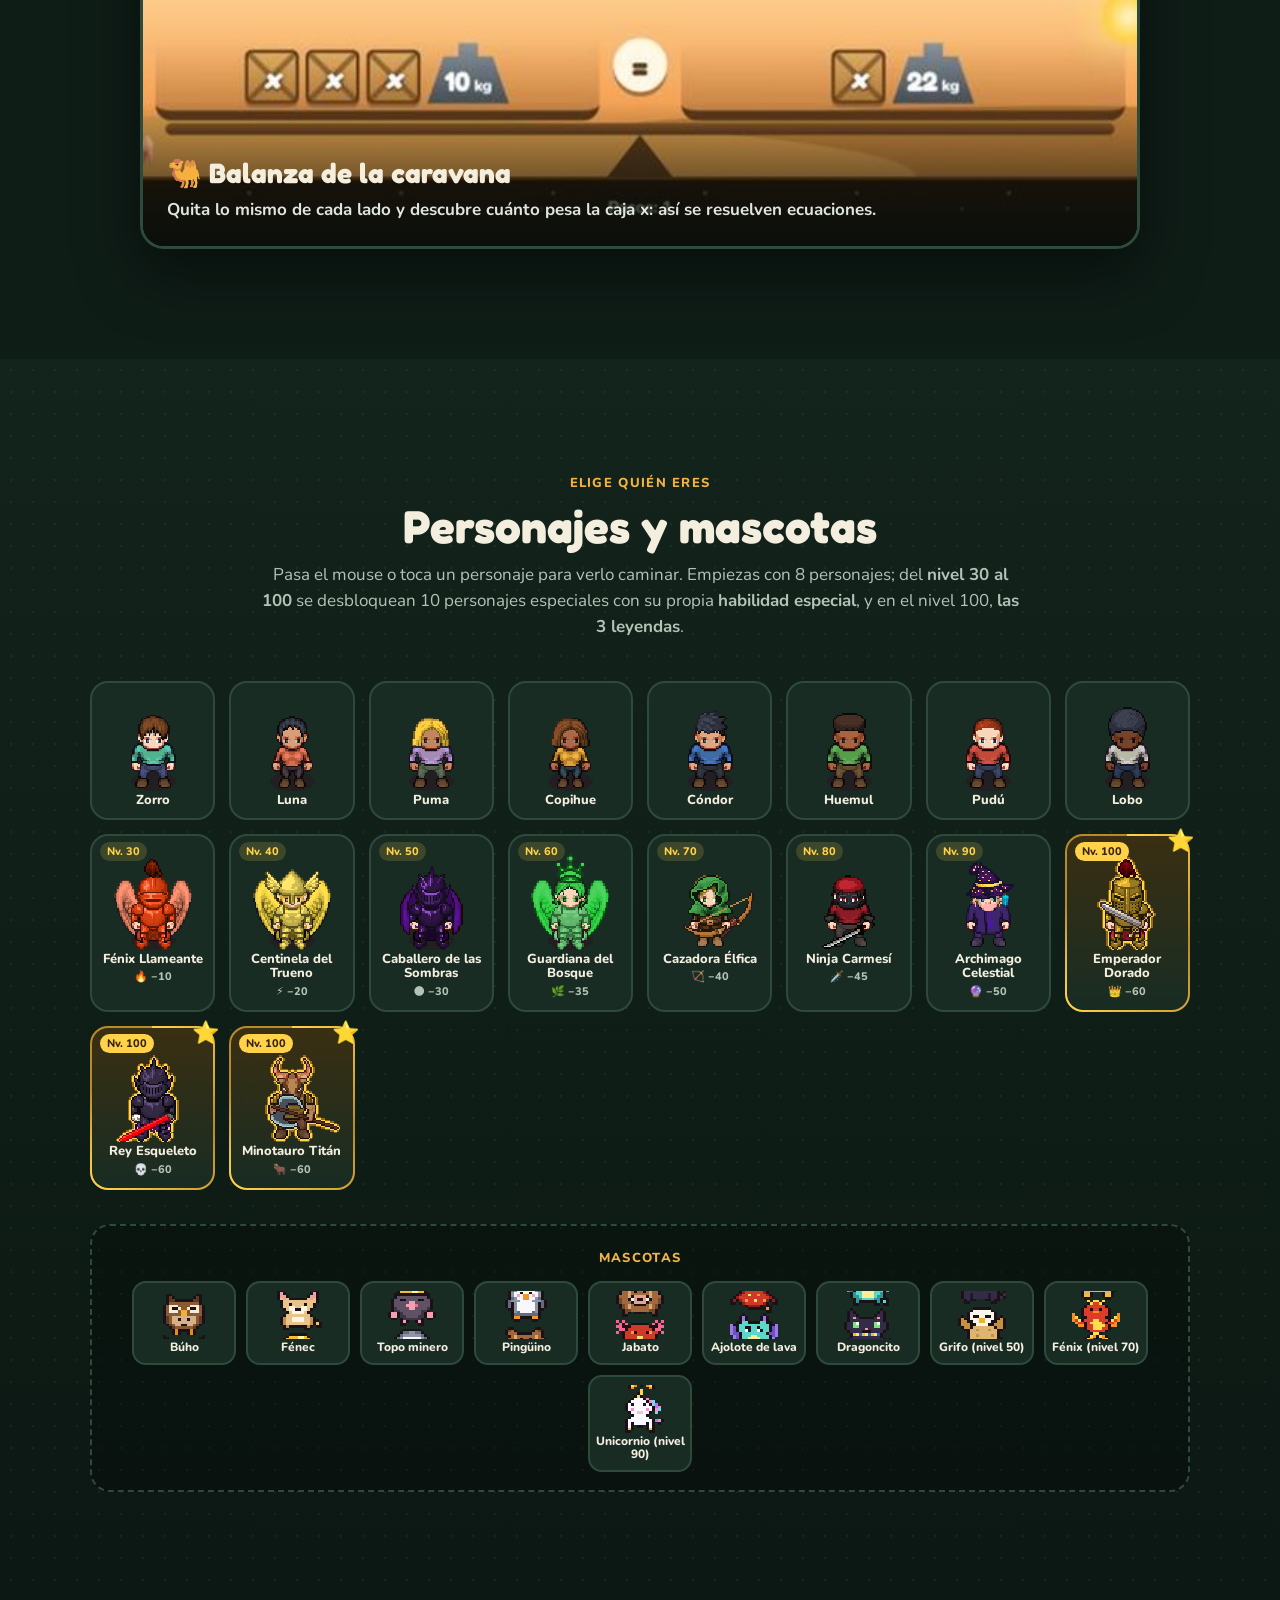
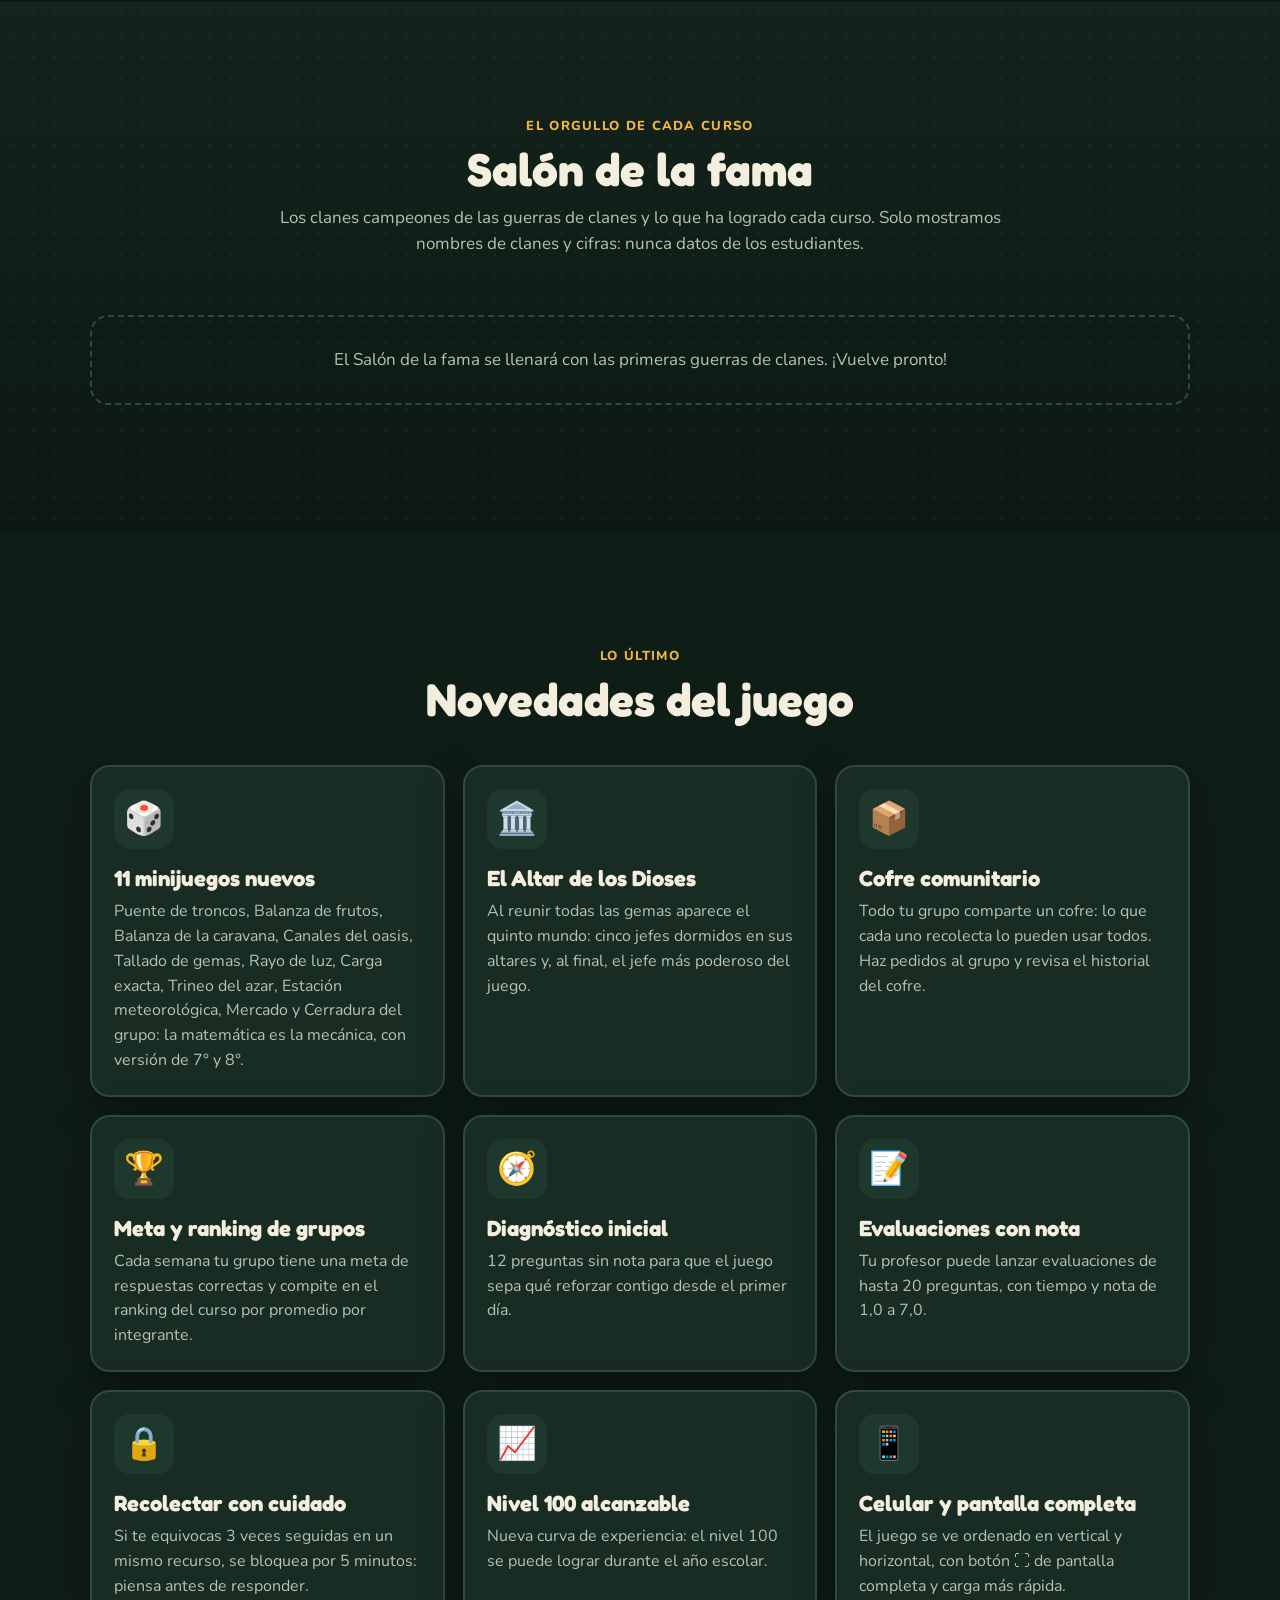
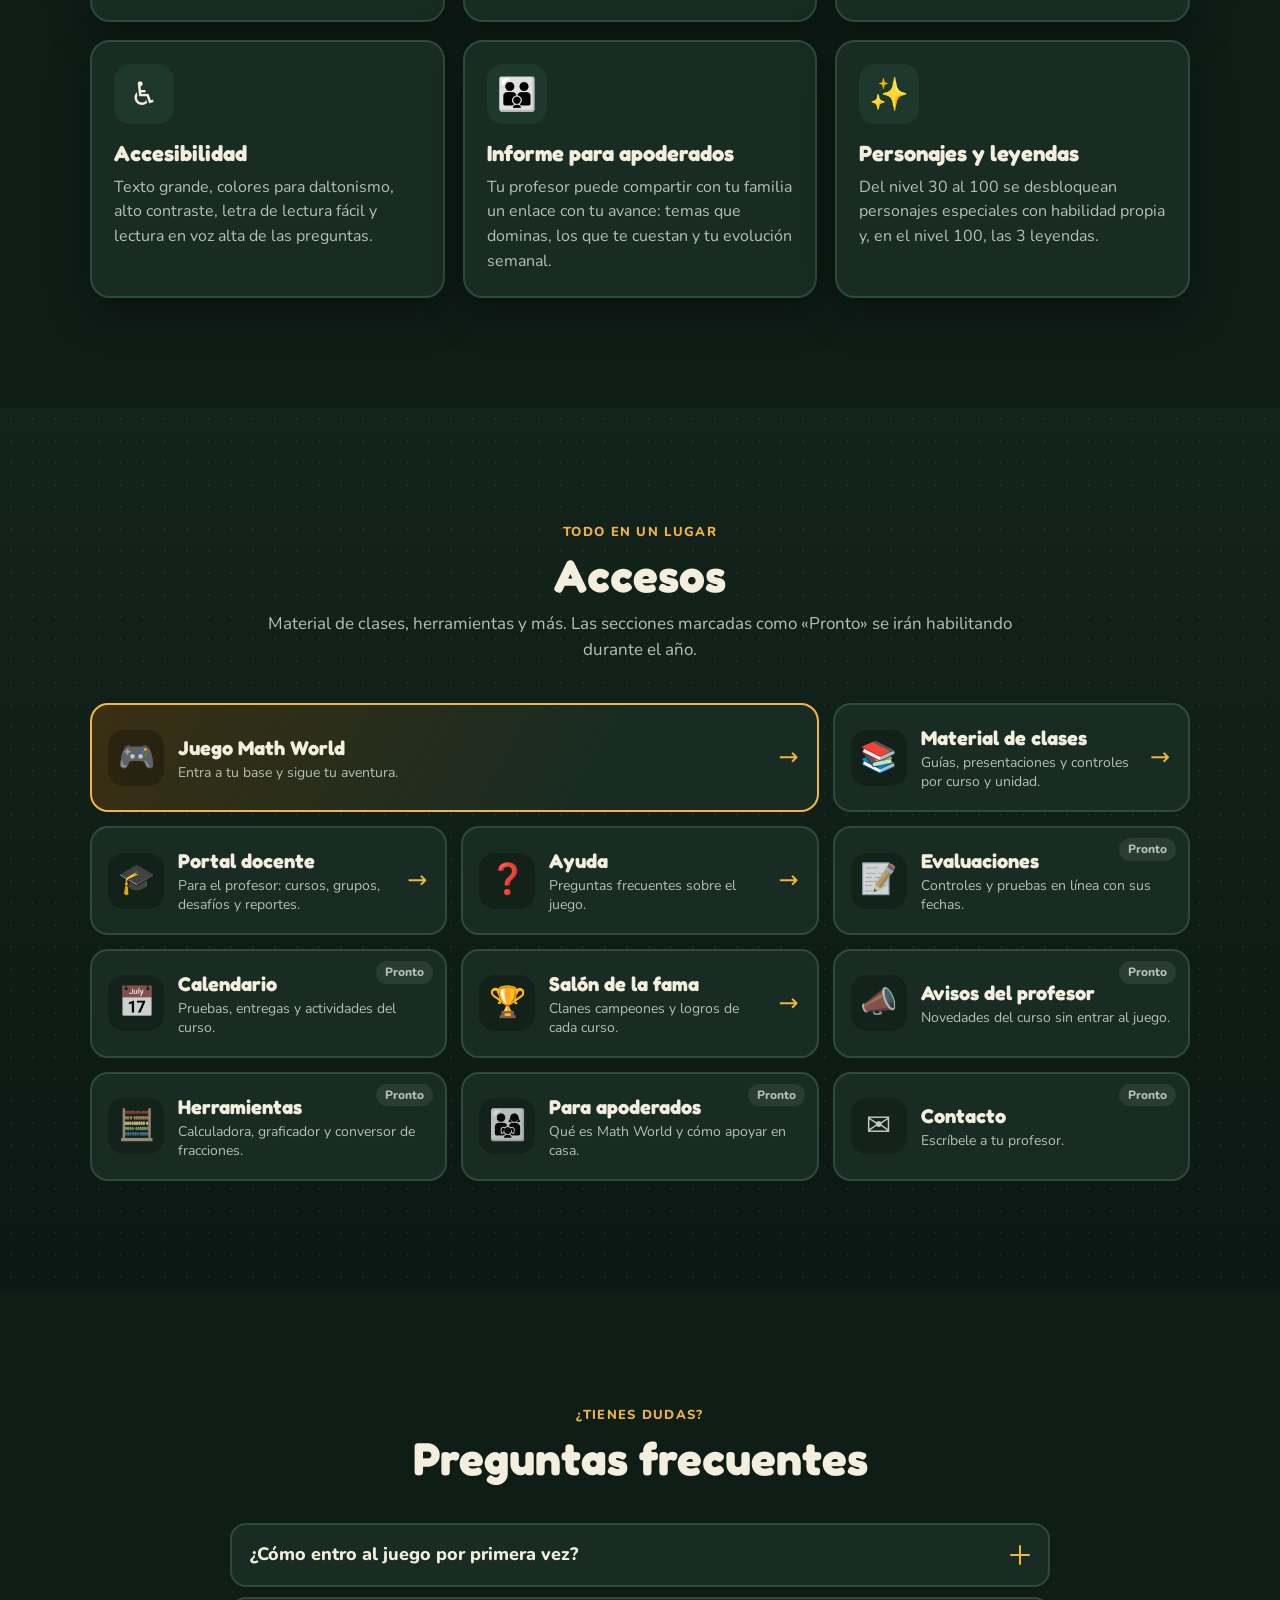
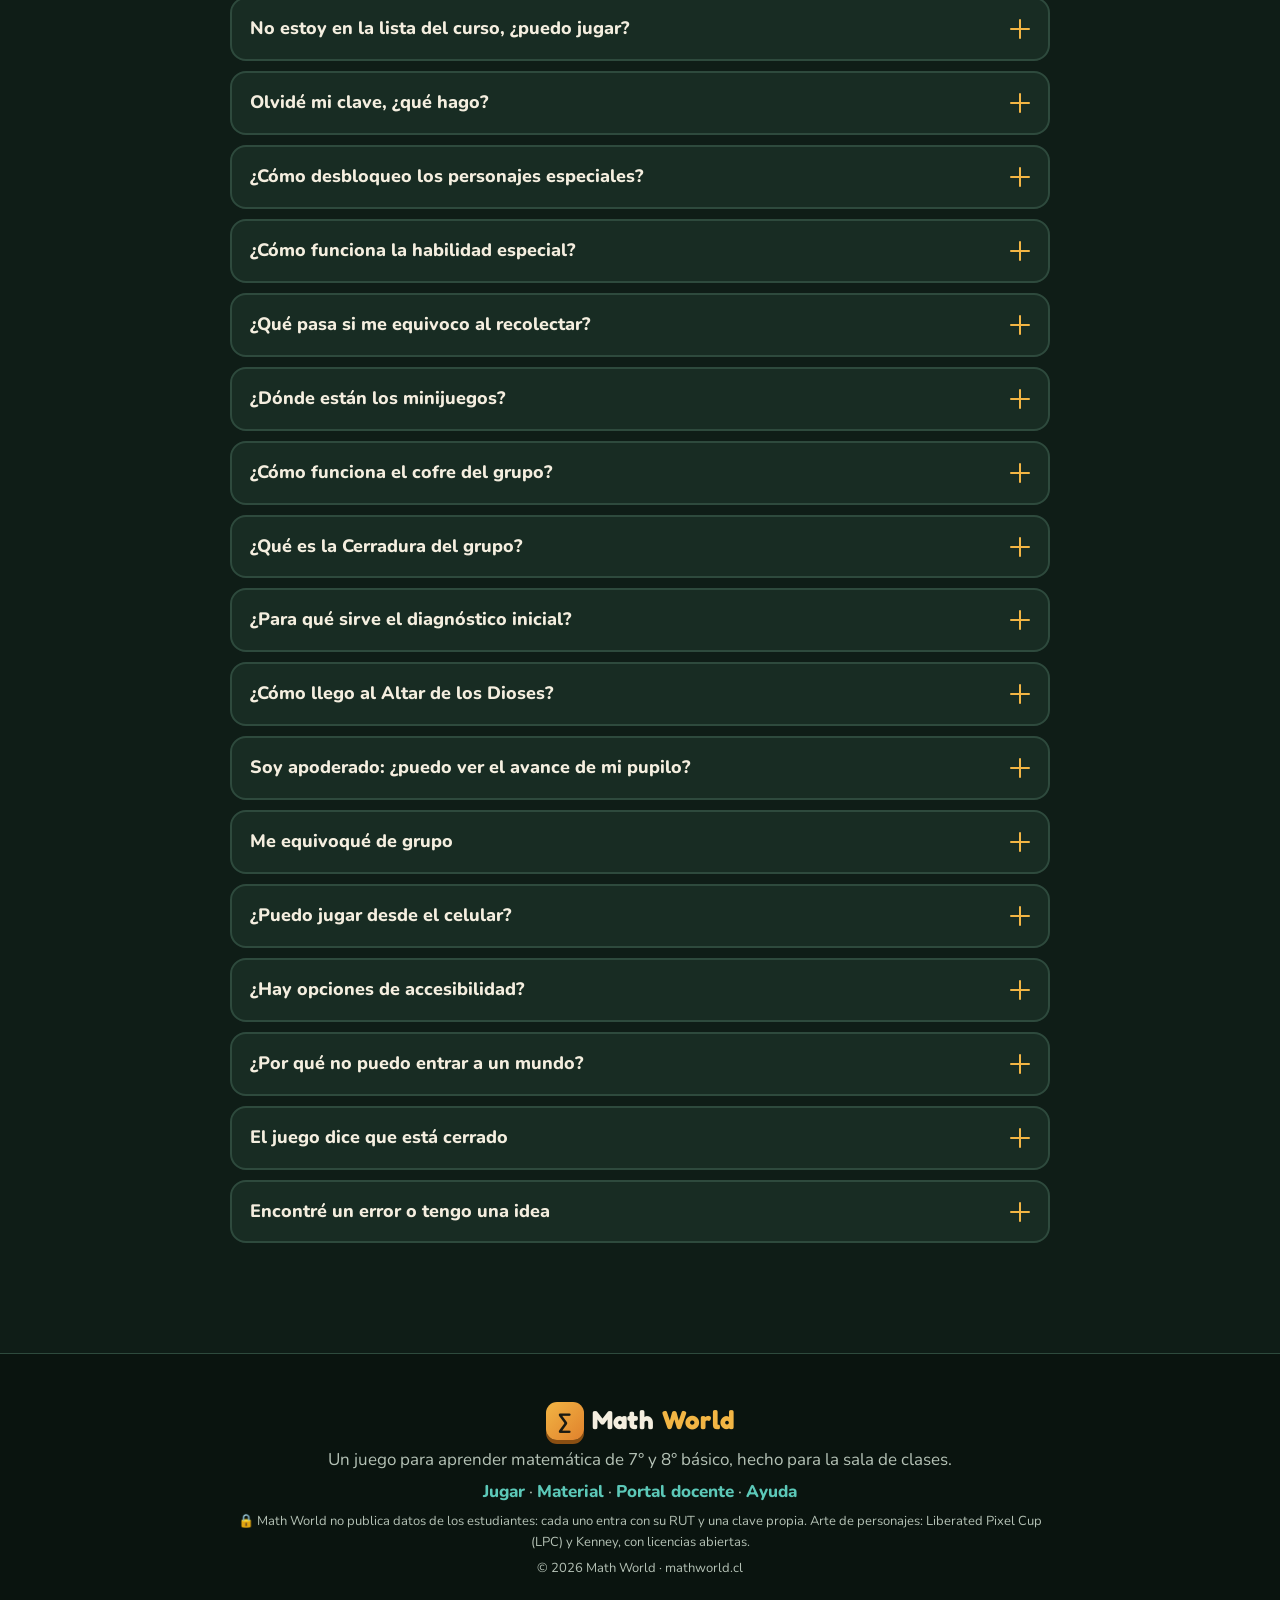
==== commit 6babf675: "Página principal: Altar de los Dioses, minijuegos en la galería y preguntas frecuentes nuevas - Mund" ====
--- a/index.html
+++ b/index.html
@@ -60,9 +60,9 @@
     <!-- ================= MUNDOS ================= -->
     <section class="seccion" id="mundos">
       <div class="cab-sec aparece">
-        <span class="etq">Cuatro unidades, cuatro mundos</span>
+        <span class="etq">Cuatro unidades y un mundo final</span>
         <h2>Explora los mundos de Math World</h2>
-        <p>Cada unidad del año es un mundo con sus propios recursos, minijuegos, obras para construir en grupo y un jefe final. Toca un mundo para conocerlo.</p>
+        <p>Cada unidad del año es un mundo con sus propios recursos, minijuegos, obras para construir en grupo y un jefe final. Al reunir las 8 gemas se abre el quinto mundo: el Altar de los Dioses. Toca un mundo para conocerlo.</p>
       </div>
       <div class="mundos" id="lista-mundos"></div>
     </section>
@@ -76,7 +76,7 @@
       <div class="pasos">
         <div class="paso aparece"><span class="paso-num">1</span><span class="paso-ico flota">🔑</span><h3>Entra con tu RUT</h3><p>Crea tu clave y elige tu personaje. Tu avance queda guardado y puedes seguir desde cualquier computador o celular.</p></div>
         <div class="paso aparece"><span class="paso-num">2</span><span class="paso-ico flota d1">🤝</span><h3>Únete a tu grupo</h3><p>Escribe el código que te da tu profesor. Con tu equipo construyen puentes, elevadores y rutas para llegar más lejos.</p></div>
-        <div class="paso aparece"><span class="paso-num">3</span><span class="paso-ico flota d2">⚔️</span><h3>Aprende jugando</h3><p>Cada árbol, roca, combate y minijuego es un ejercicio. Mientras más aciertas, más recursos, niveles y premios ganas.</p></div>
+        <div class="paso aparece"><span class="paso-num">3</span><span class="paso-ico flota d2">⚔️</span><h3>Aprende jugando</h3><p>Cada árbol, roca, combate y minijuego es un ejercicio. Mientras más aciertas, más recursos, niveles y premios ganas para ti y para el cofre de tu grupo.</p></div>
       </div>
     </section>
 
--- a/styles.css
+++ b/styles.css
@@ -180,8 +180,7 @@
 .acc-txt small { font-size: 14px; color: var(--muted); line-height: 1.35; }
 .acc-flecha { font-size: 24px; color: var(--amber); transition: transform .2s; }
 .acceso:hover .acc-flecha { transform: translateX(6px); }
-.acc-proximamente { max-width: 1100px; margin: 18px auto 0; padding: 12px 18px; border-radius: 14px; border: 2px dashed var(--line); color: var(--muted); font-size: 15px; line-height: 1.6; text-align: center; }
-.acc-proximamente b { color: var(--amber); }
+.acc-pronto { position: absolute; top: 10px; right: 12px; padding: 2px 9px; border-radius: 999px; background: rgba(255,255,255,.08); font-size: 12px; font-weight: 800; color: var(--muted); }
 .acceso.bloqueado .acc-ico { filter: grayscale(.6); opacity: .8; }
 .sacude { animation: sacude .45s; }
 @keyframes sacude { 20%, 60% { transform: translateX(-7px) rotate(-1deg); } 40%, 80% { transform: translateX(7px) rotate(1deg); } }
@@ -290,3 +289,13 @@
 .salon-lista li b { flex: 1; }
 .salon-lista li small { color: var(--muted); font-weight: 700; }
 .salon-vacio { color: var(--muted); margin: 0; }
+
+/* Quinto mundo: el Altar de los Dioses ocupa toda la fila como un estandarte */
+.mundo.final { grid-column: 1 / -1; height: 300px; box-shadow: 0 0 34px color-mix(in srgb, var(--c) 45%, transparent); }
+.mundo.final .mundo-img { background-position: center 28%; }
+.mundo.final .mundo-cara { max-width: 560px; }
+.mundo.final .mundo-detalle ul { columns: 2; column-gap: 28px; }
+@media (max-width: 860px) {
+  .mundo.final { height: 360px; }
+  .mundo.final .mundo-detalle ul { columns: 1; }
+}
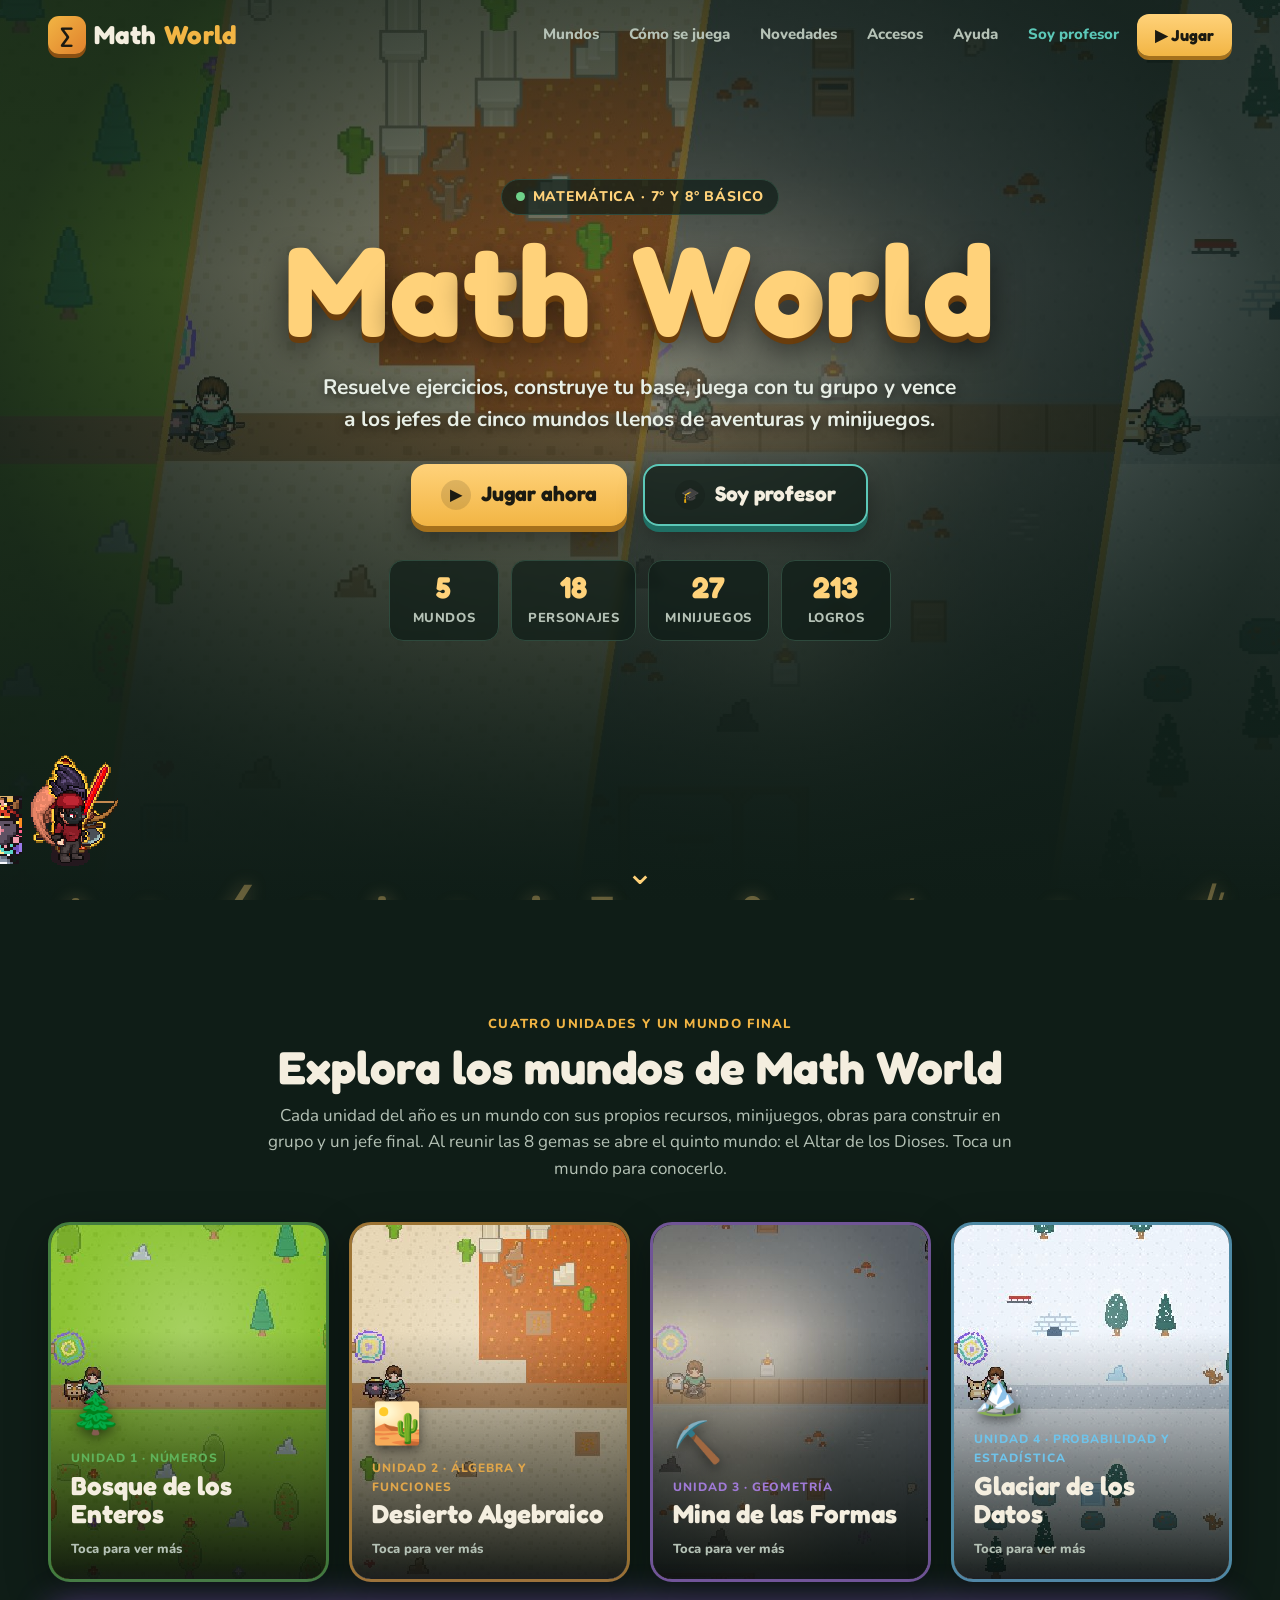
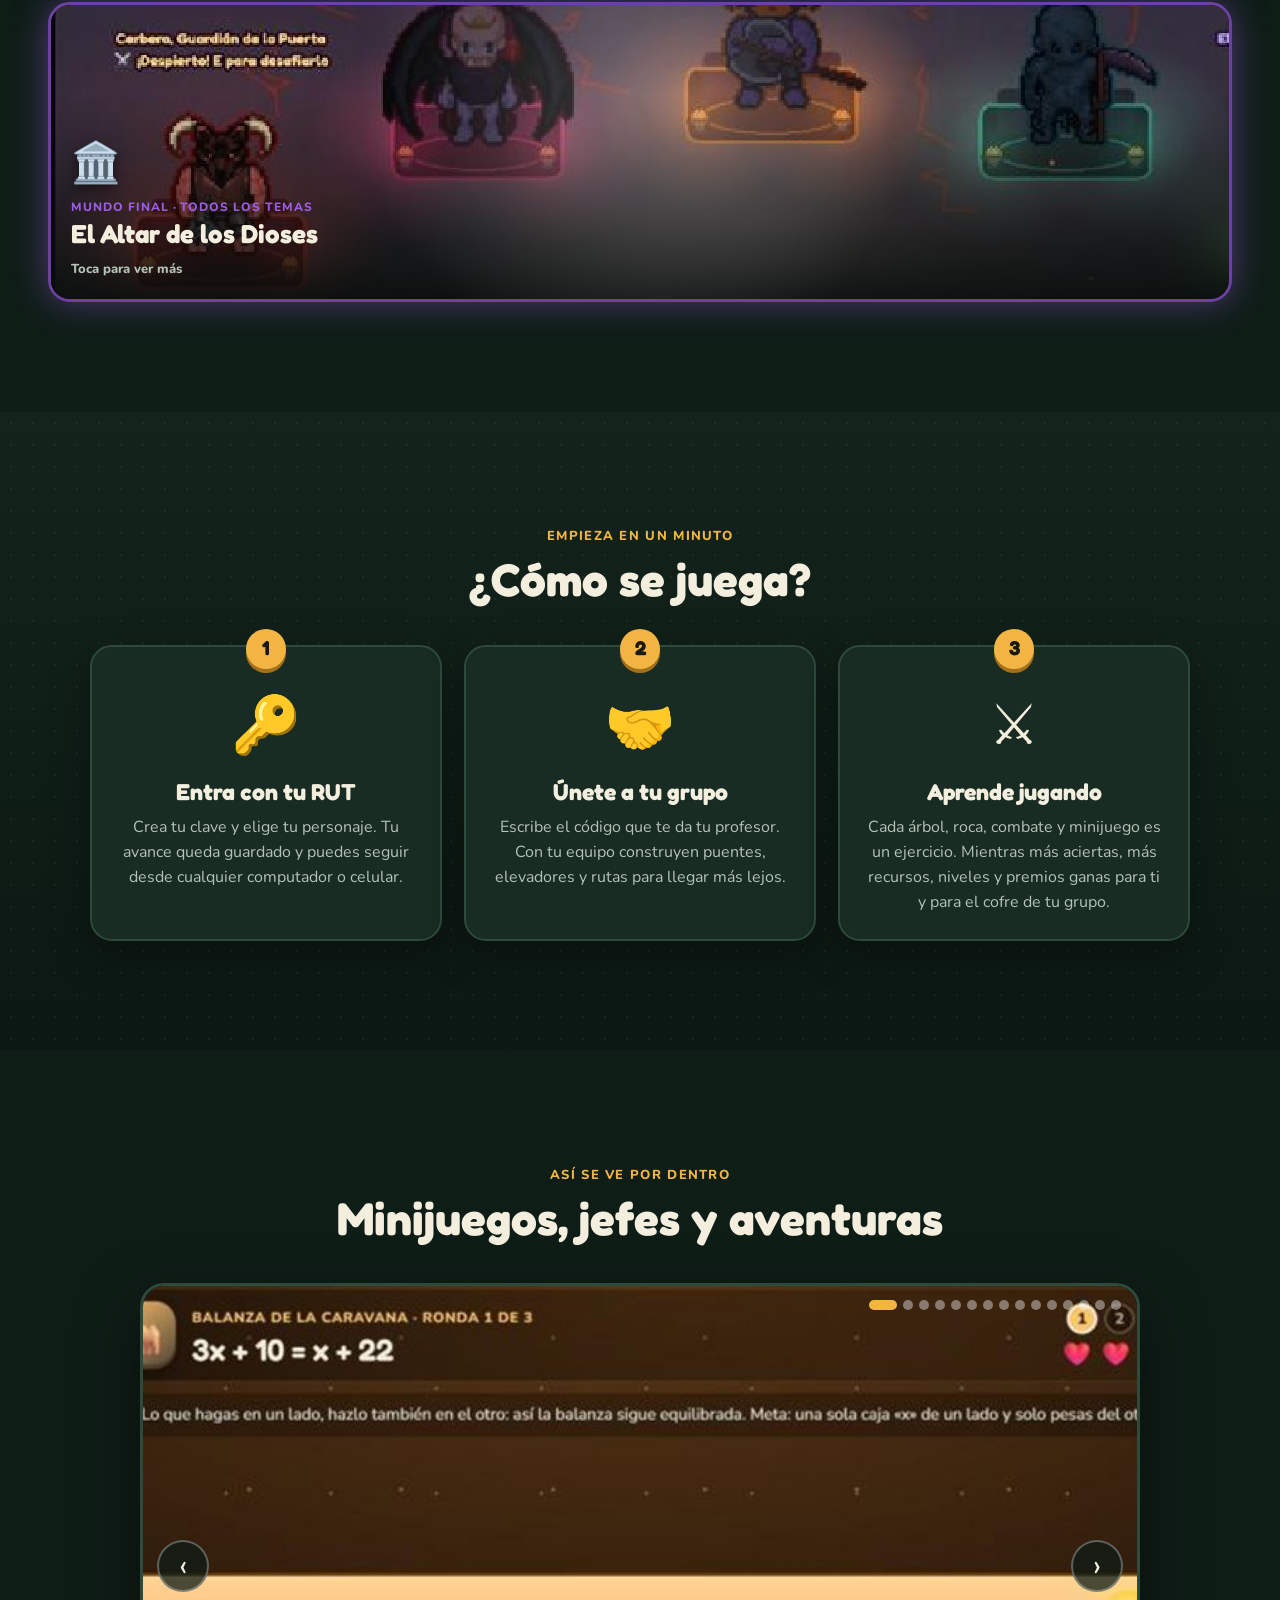
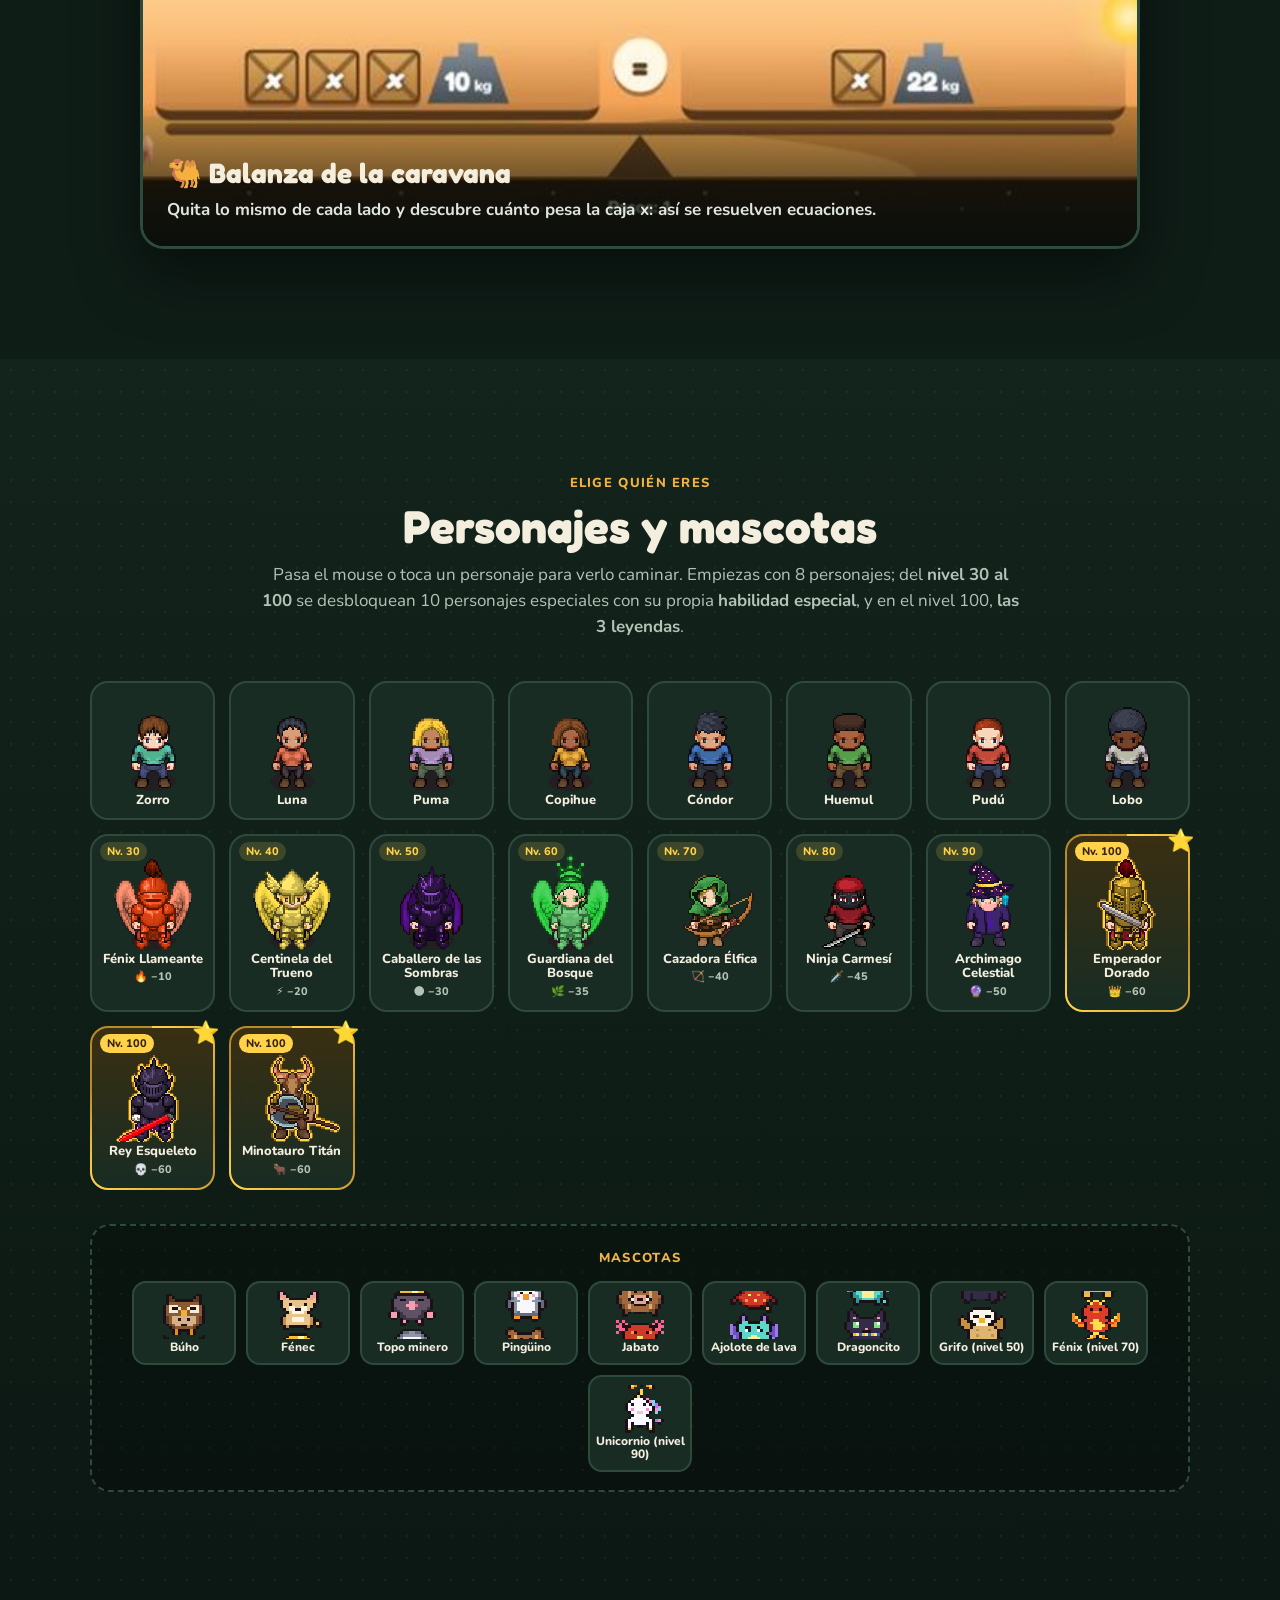
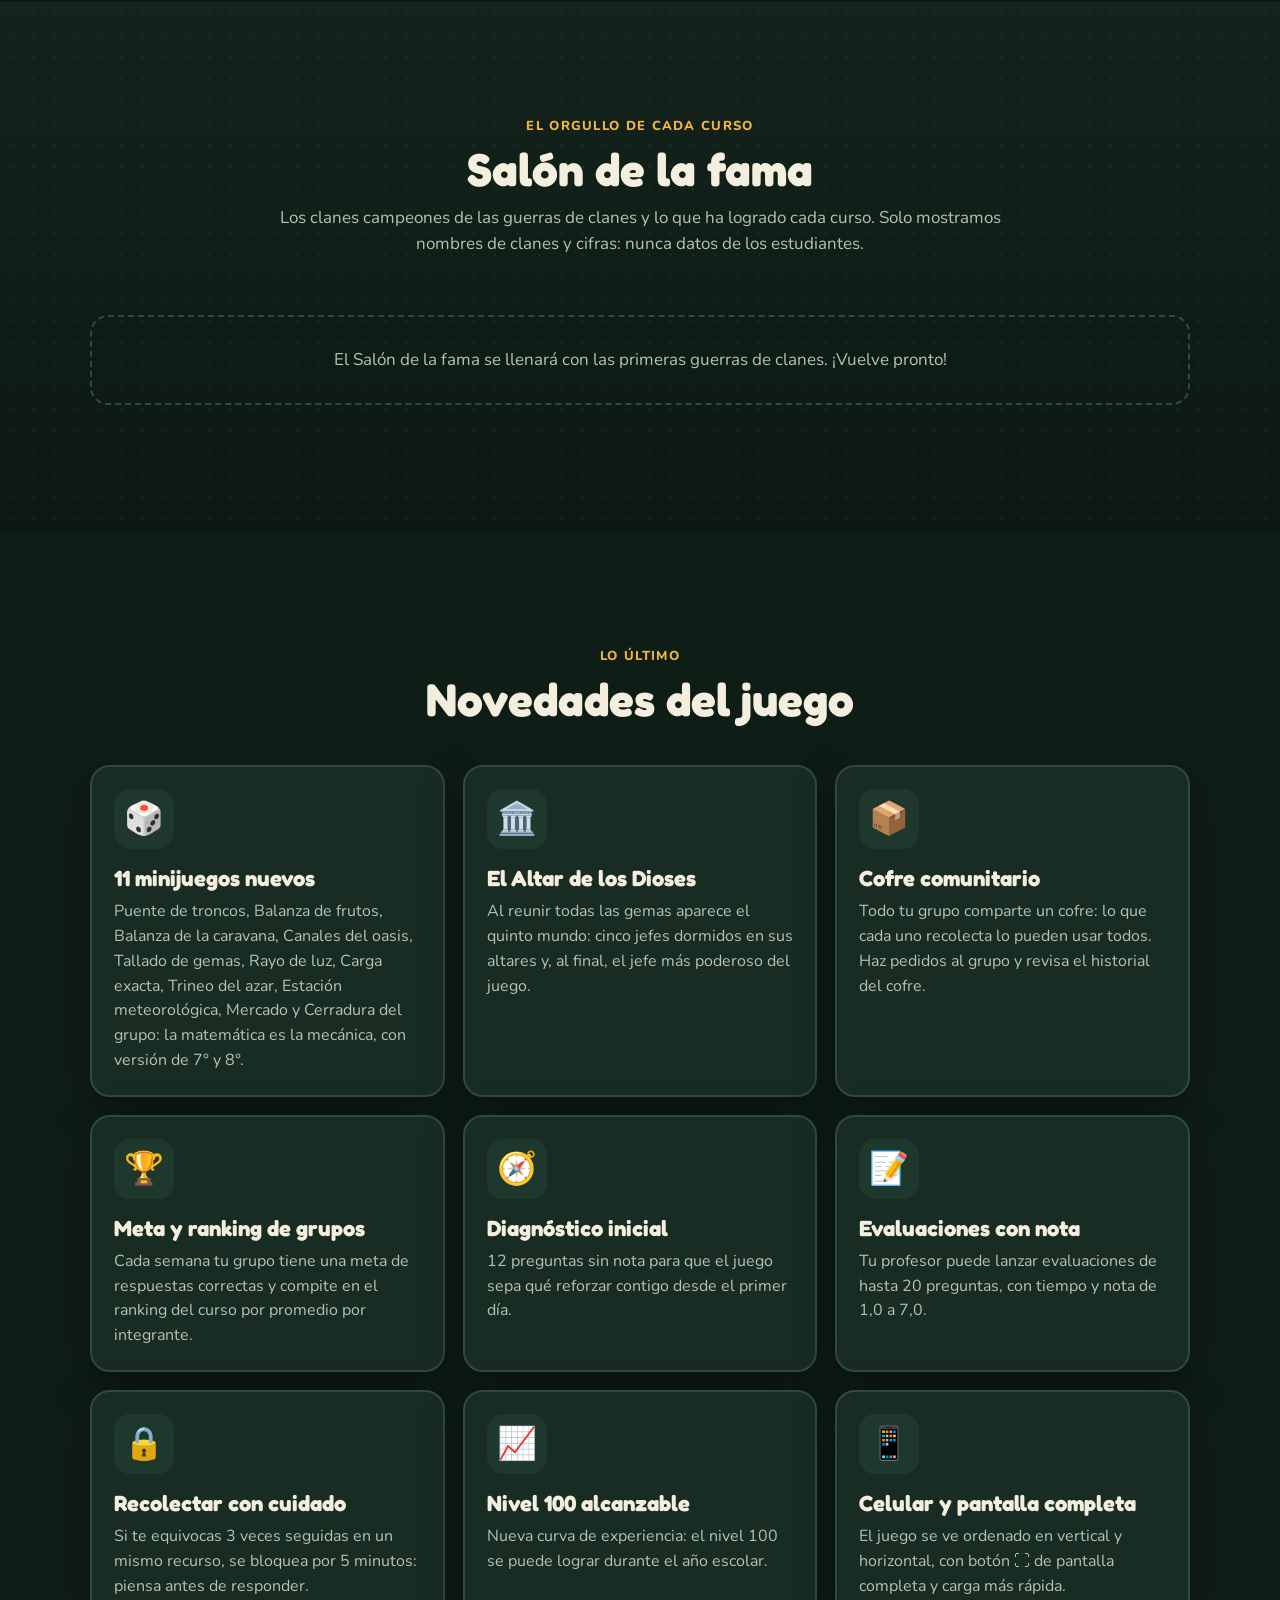
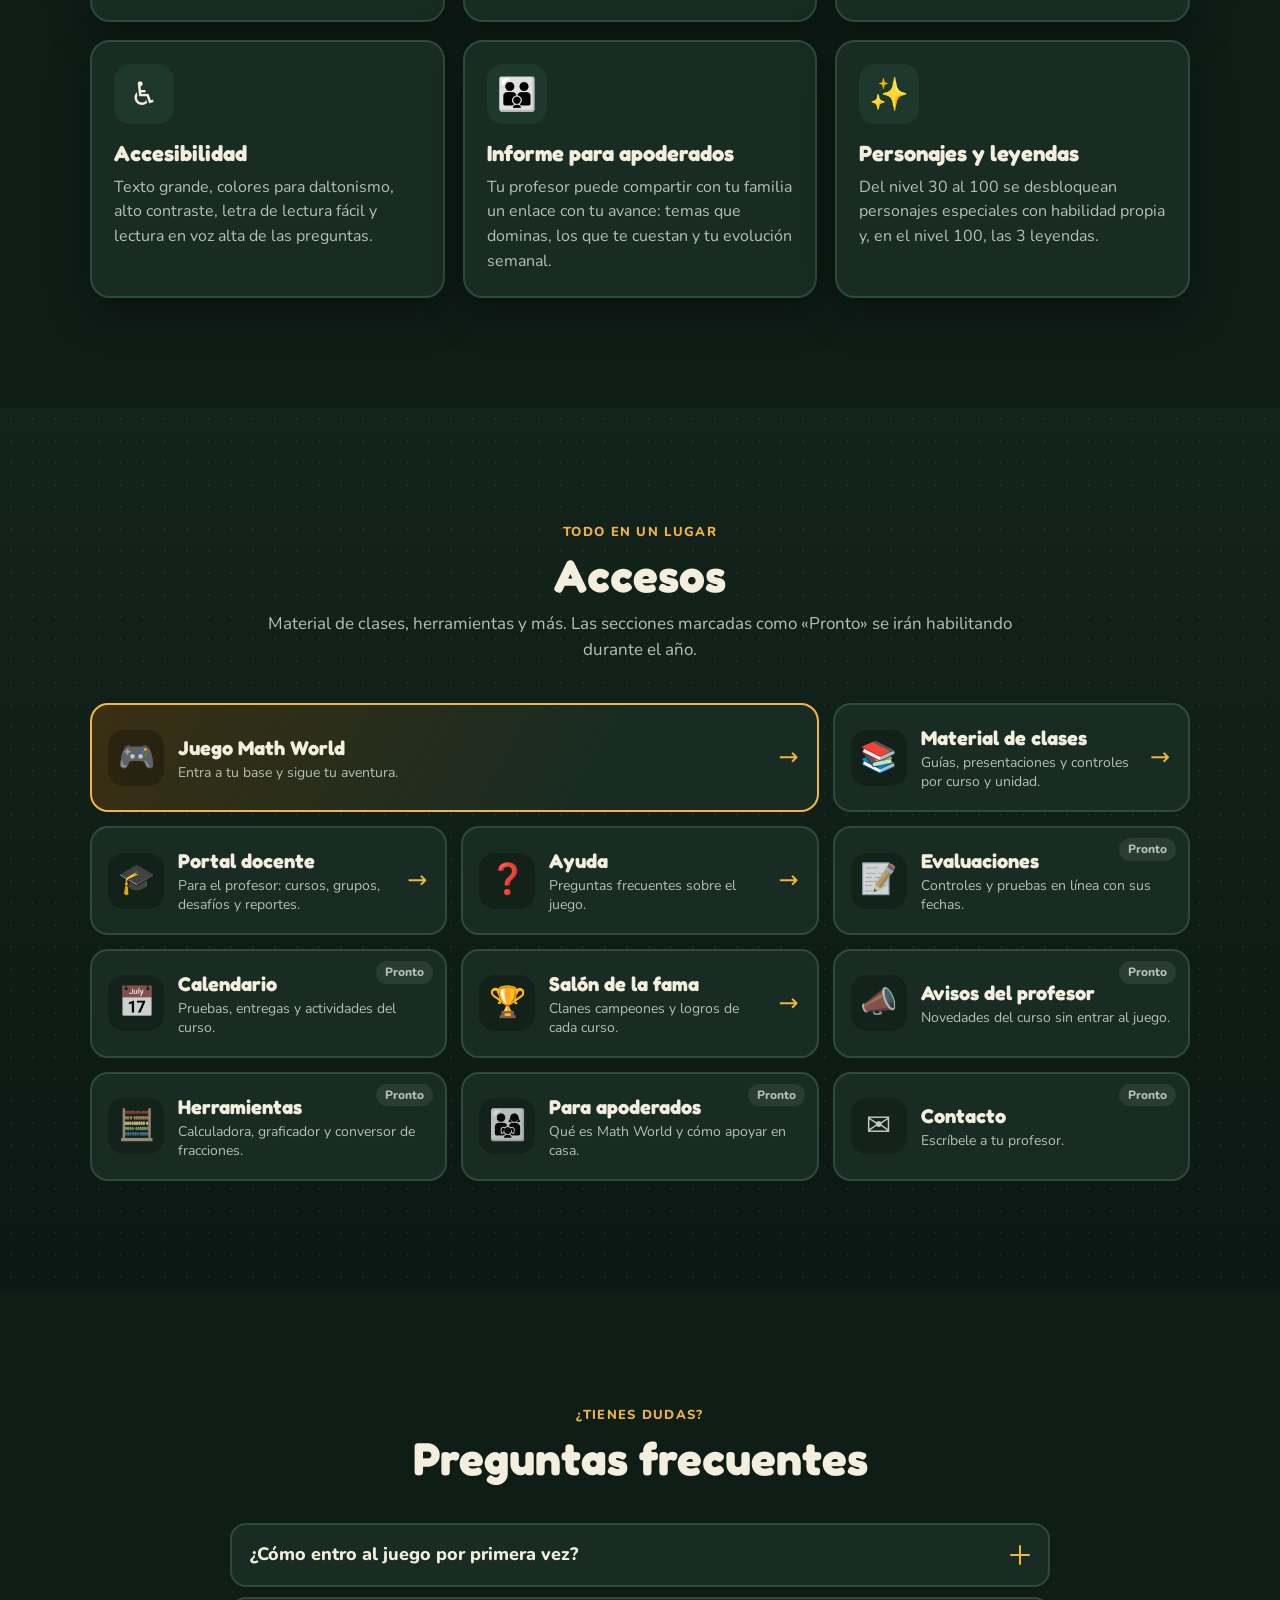
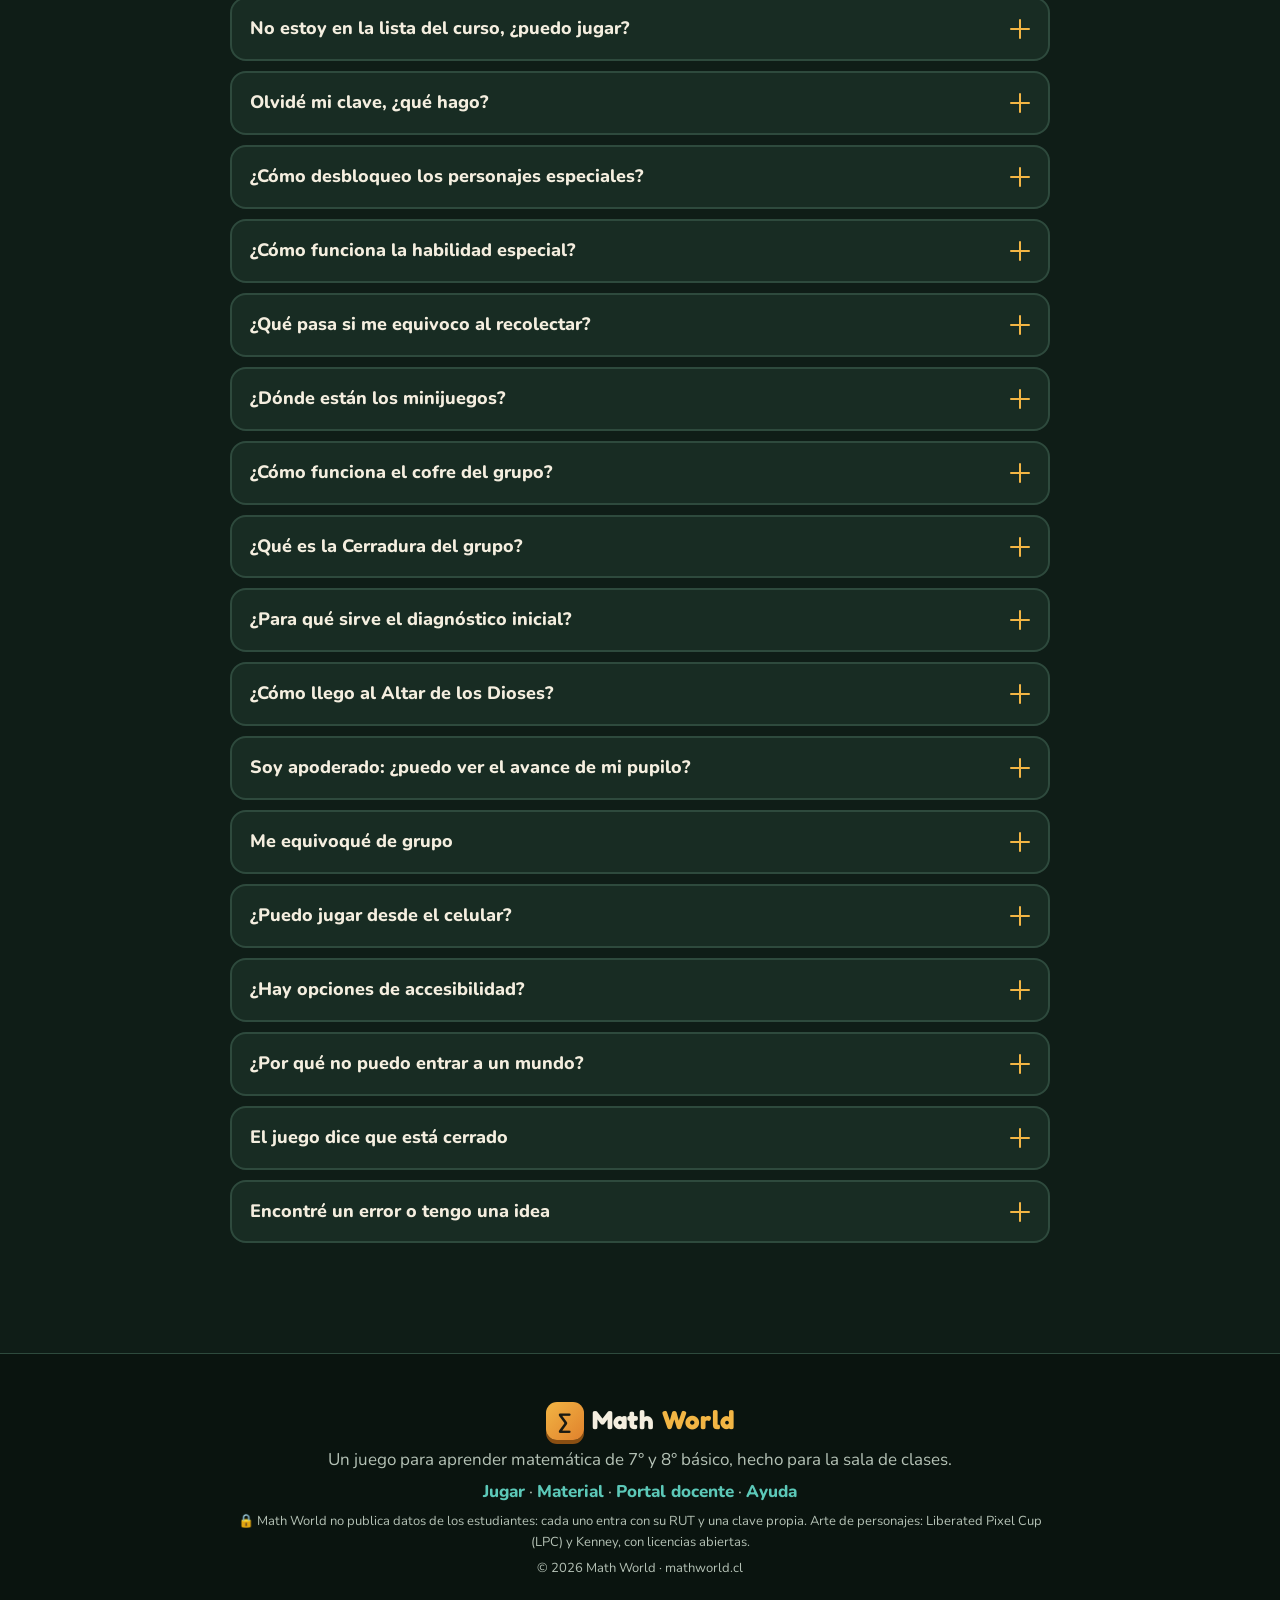
==== commit 0d885d0e: "B3: los contadores de la portada salen del código del juego (juego/cifras.js, regenerado al publicar" ====
--- a/index.html
+++ b/index.html
@@ -47,10 +47,11 @@
           <a class="btn btn-grande btn-sec" href="juego/#docente"><span class="btn-ico">🎓</span> Soy profesor</a>
         </div>
         <div class="contadores" aria-label="El juego en números">
-          <div><b data-contar="5">0</b><span>mundos</span></div>
-          <div><b data-contar="18">0</b><span>personajes</span></div>
-          <div><b data-contar="11">0</b><span>minijuegos</span></div>
-          <div><b data-contar="180" data-mas>0</b><span>logros</span></div>
+          <!-- las cifras salen de juego/cifras.js (node herramientas/actualizar_cifras.js); data-contar es el respaldo -->
+          <div><b data-contar="5" data-cifra="mundos">0</b><span>mundos</span></div>
+          <div><b data-contar="18" data-cifra="personajes">0</b><span>personajes</span></div>
+          <div><b data-contar="27" data-cifra="minijuegos">0</b><span>minijuegos</span></div>
+          <div><b data-contar="213" data-cifra="logros">0</b><span>logros</span></div>
         </div>
       </div>
       <div class="desfile" id="desfile" aria-hidden="true"></div>
@@ -158,6 +159,7 @@
 
   <div class="toast-web" id="toast-web" role="status" aria-live="polite"></div>
   <script src="juego/config.js"></script>
+  <script src="juego/cifras.js"></script>
   <script src="app.js"></script>
 </body>
 </html>
